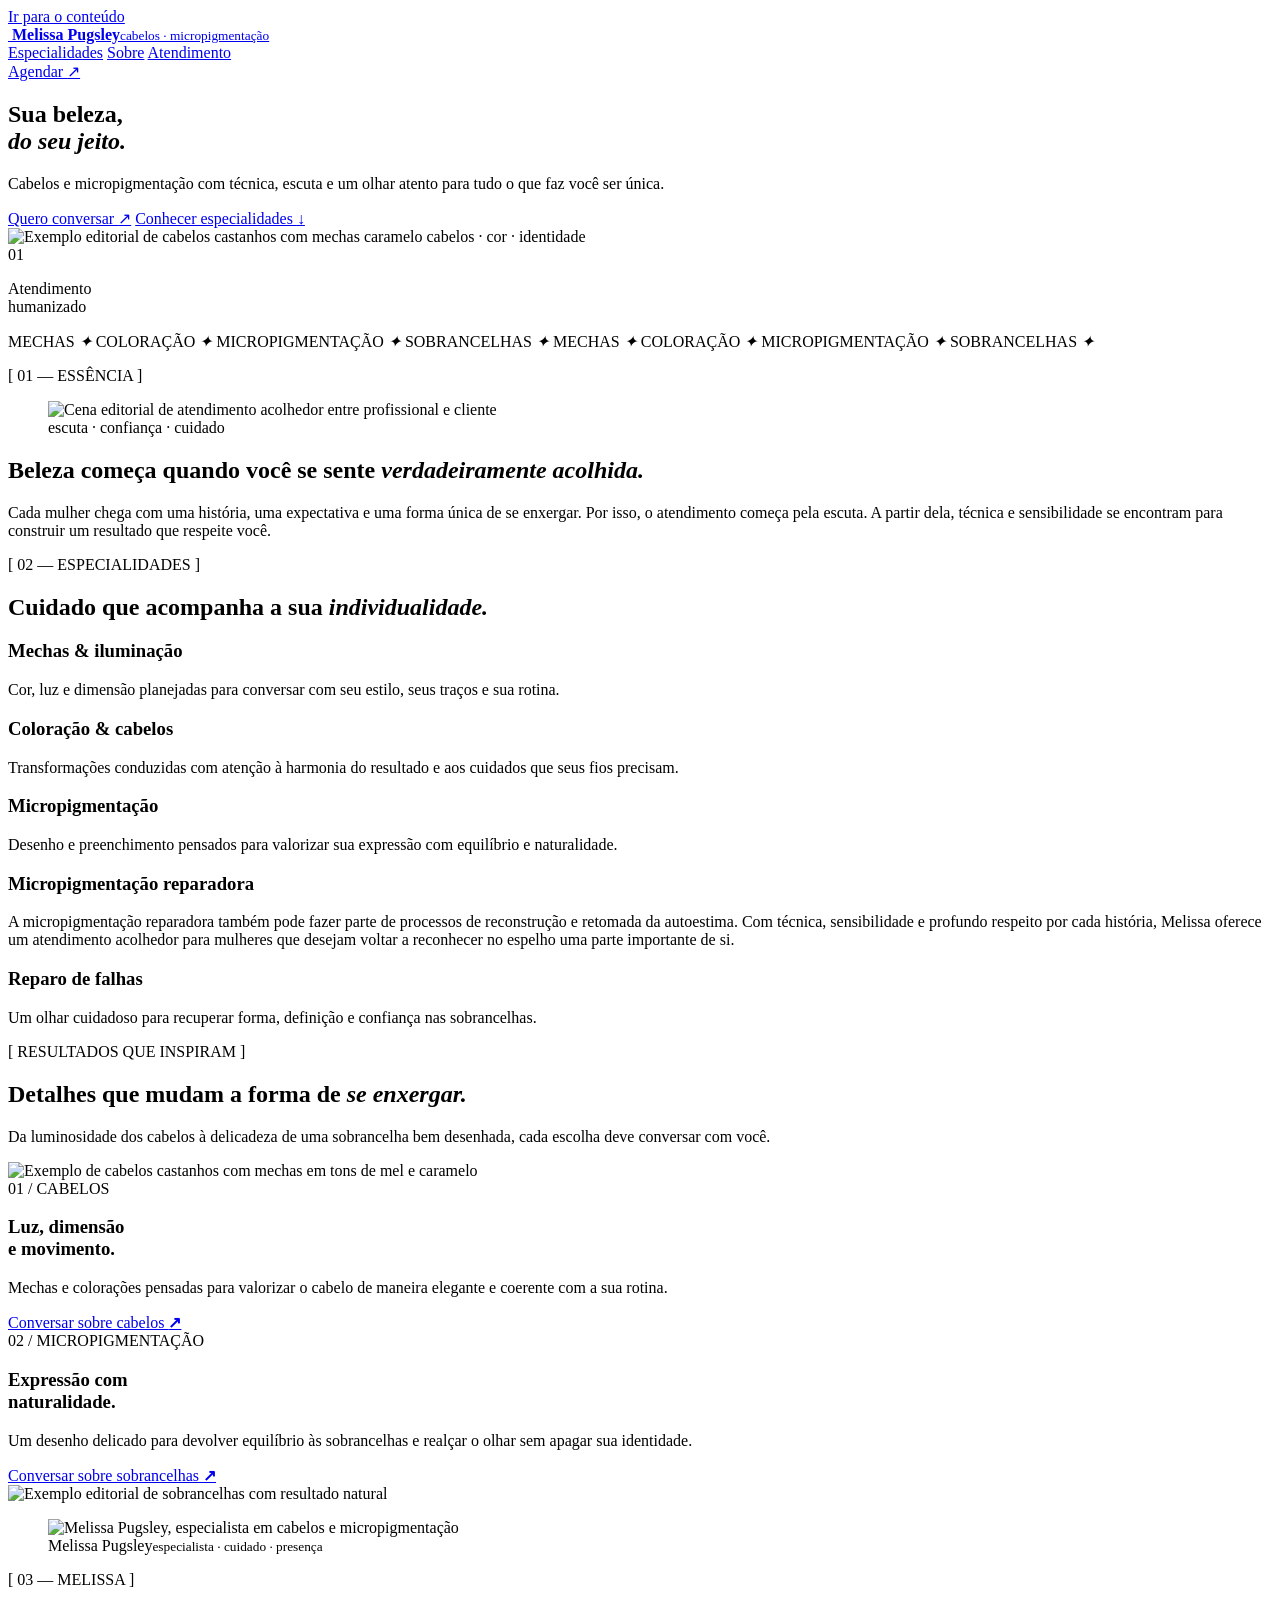
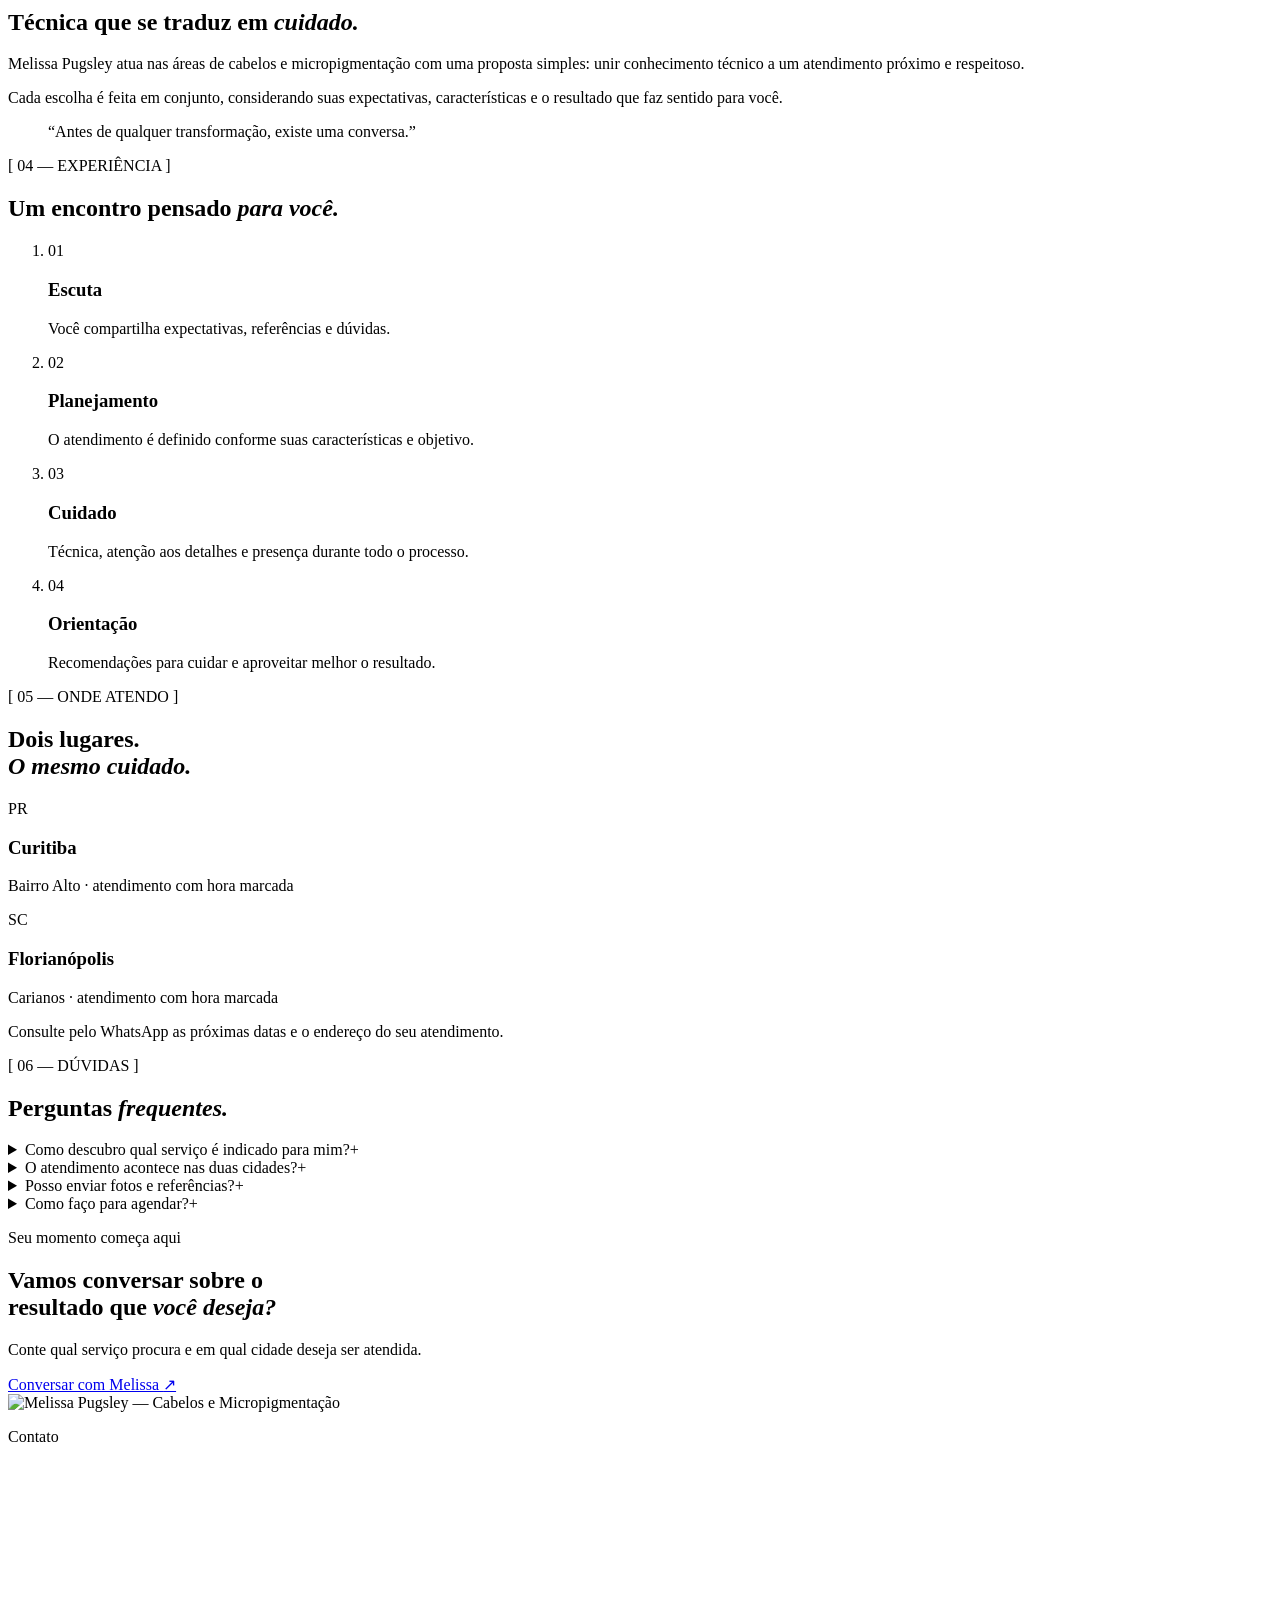
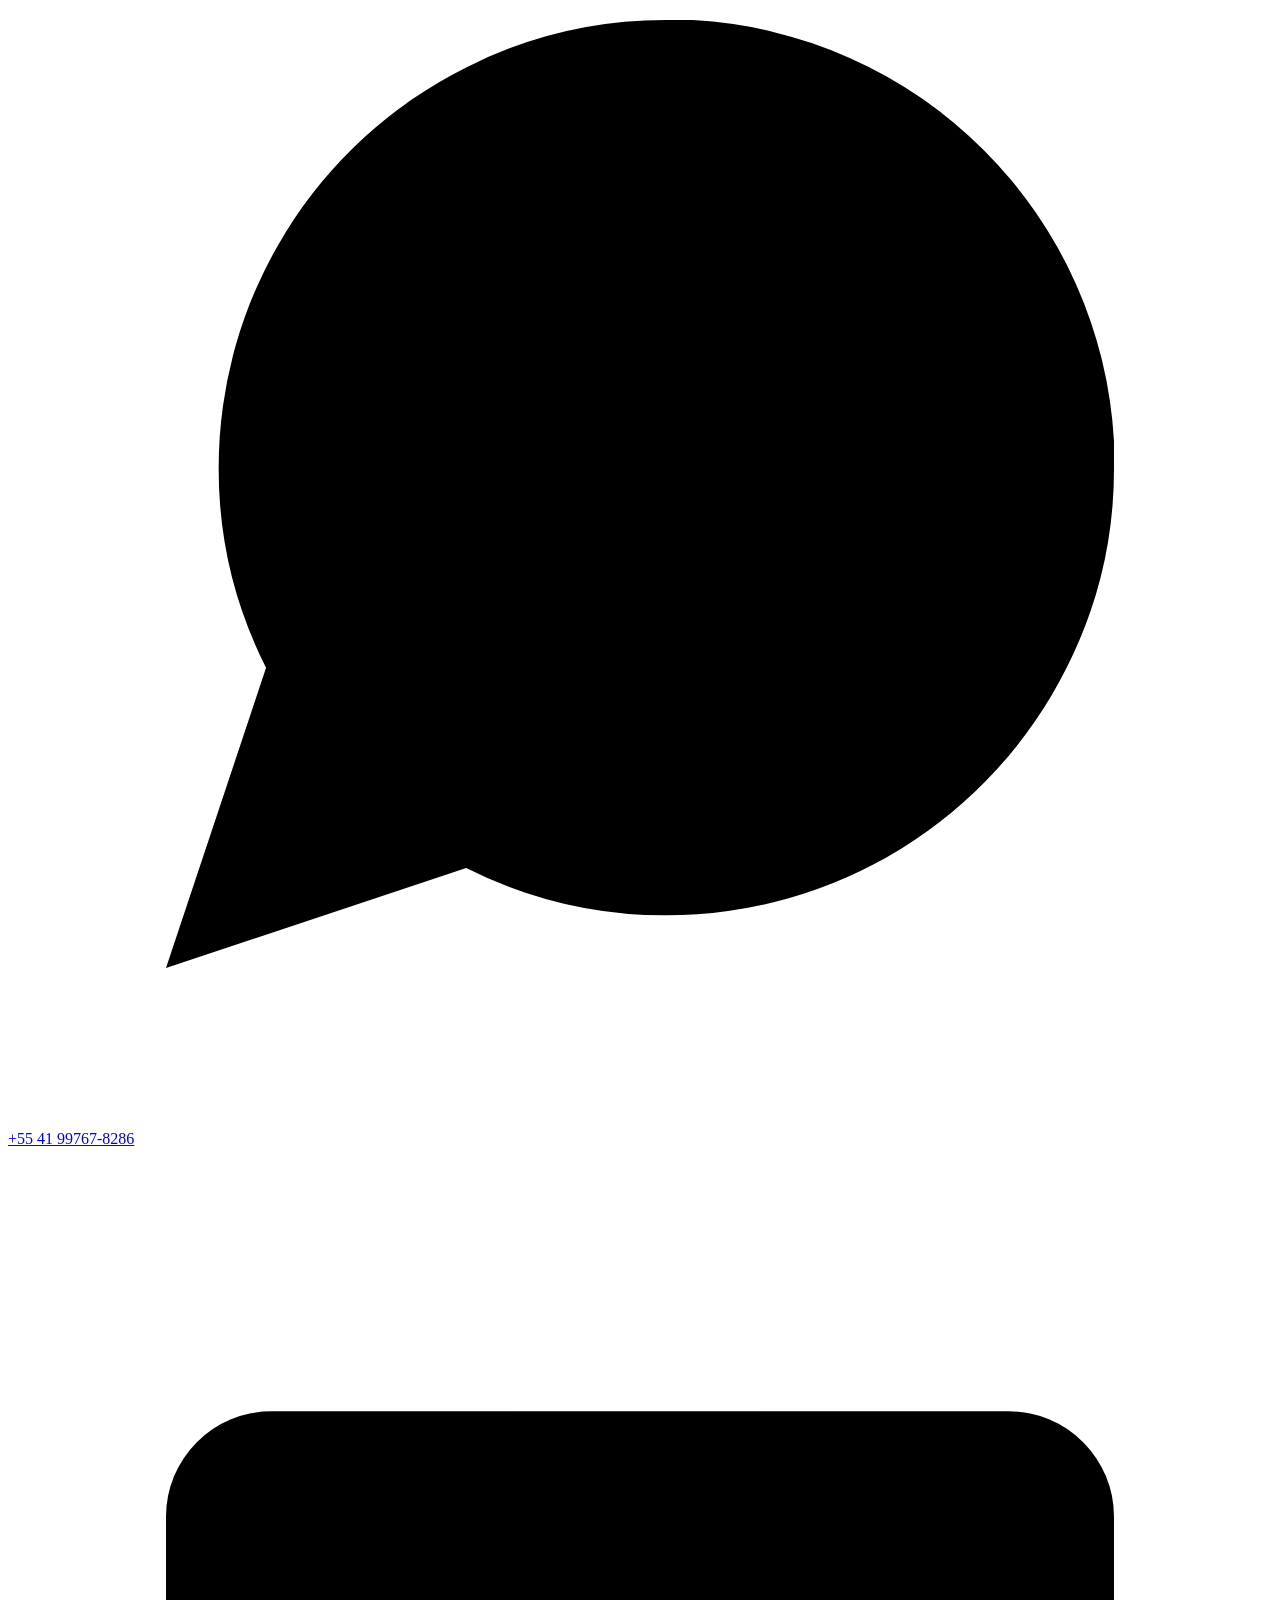
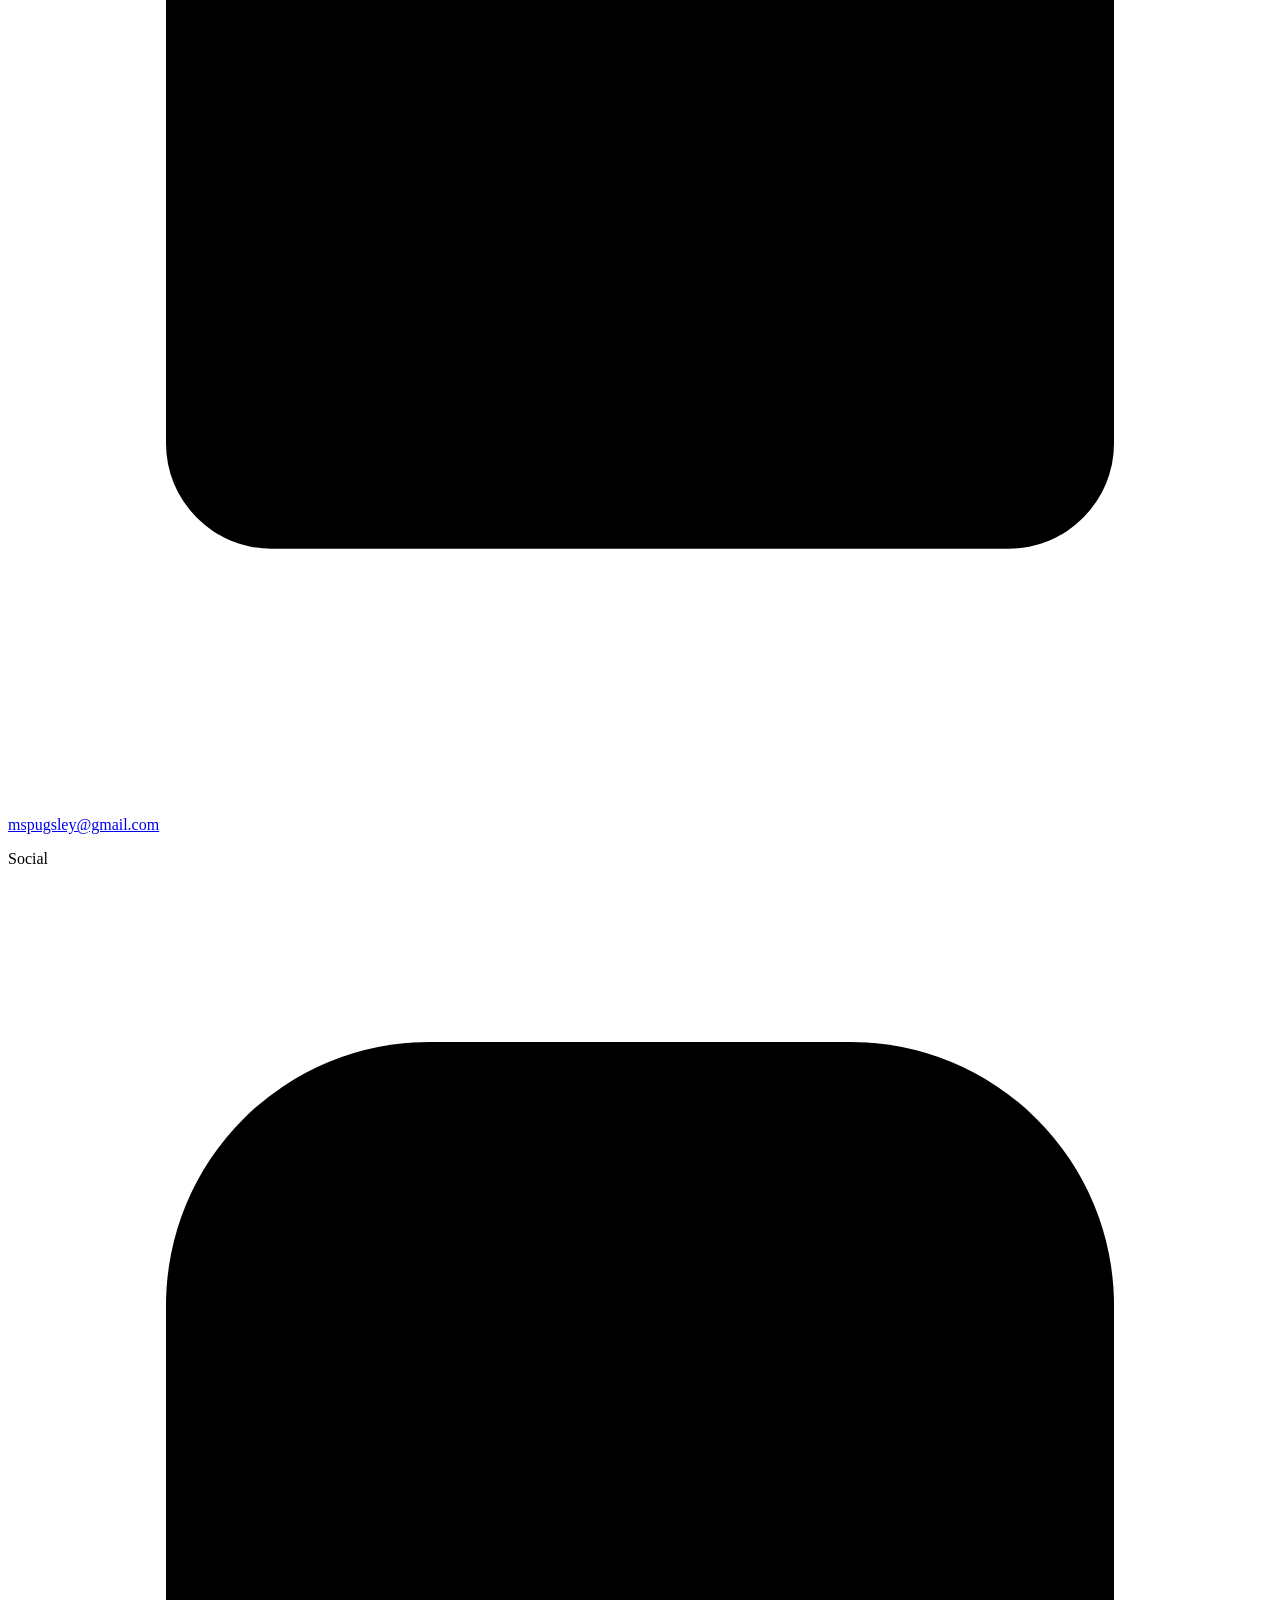
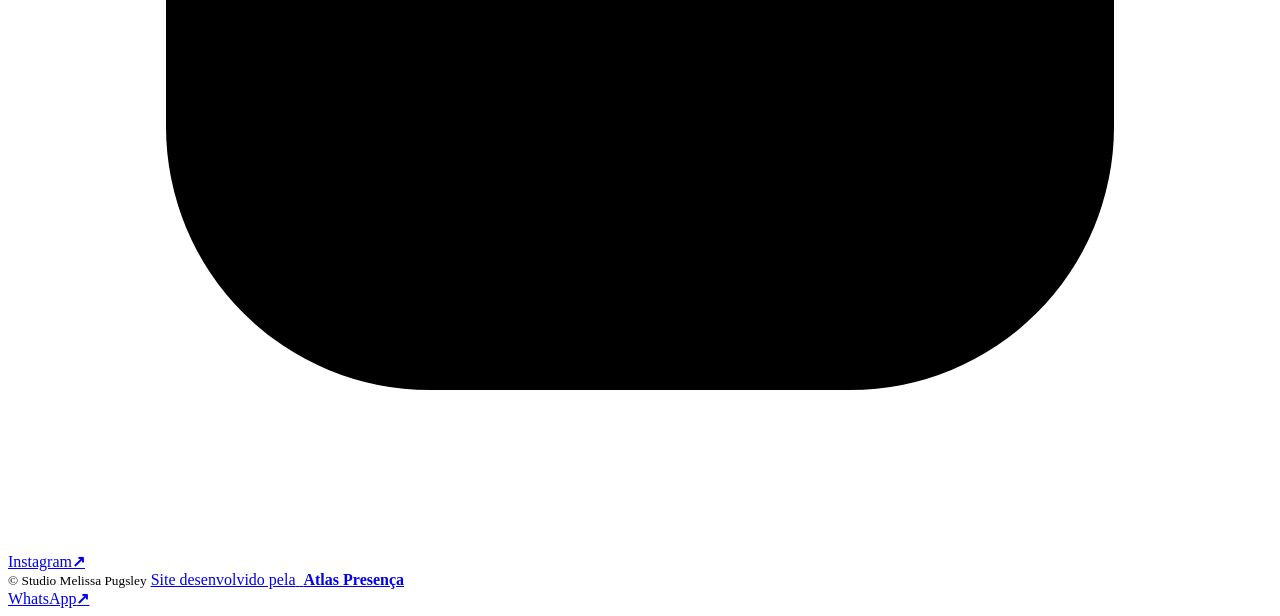
==== index.html @ e4922884 "Publica site Studio Melissa Pugsley" ====
<!doctype html>
<html lang="pt-BR">
  <head>
    <meta charset="UTF-8" />
    <meta name="viewport" content="width=device-width, initial-scale=1" />
    <meta name="theme-color" content="#f4eee7" />
    <meta name="description" content="Cabelos e micropigmentação com atendimento humanizado em Curitiba e Florianópolis. Conheça o trabalho de Melissa Pugsley." />
    <meta property="og:title" content="Studio Melissa Pugsley" />
    <meta property="og:description" content="Sua beleza, realçada com técnica, cuidado e intenção." />
    <title>Studio Melissa Pugsley | Cabelos e Micropigmentação</title>
    <link rel="icon" href="./favicon.svg" type="image/svg+xml" />
    <link rel="preconnect" href="https://fonts.googleapis.com" />
    <link rel="preconnect" href="https://fonts.gstatic.com" crossorigin />
    <link href="https://fonts.googleapis.com/css2?family=DM+Sans:wght@400;500;600&family=Newsreader:ital,opsz,wght@0,6..72,500;0,6..72,600;1,6..72,500&display=swap" rel="stylesheet" />
    <link rel="stylesheet" href="./styles.css" />
  </head>
  <body>
    <a class="skip-link" href="#conteudo">Ir para o conteúdo</a>
    <header class="site-header" id="inicio">
      <a class="brand" href="#inicio" aria-label="Studio Melissa Pugsley — início">
        <span class="brand-mark" aria-hidden="true"><img src="./logo-melissa-monograma-transparente.png" alt="" /></span>
        <span class="brand-name"><strong>Melissa Pugsley</strong><small>cabelos · micropigmentação</small></span>
      </a>
      <nav aria-label="Navegação principal">
        <a href="#especialidades">Especialidades</a>
        <a href="#sobre">Sobre</a>
        <a href="#atendimento">Atendimento</a>
      </nav>
      <a class="header-cta" href="https://wa.me/5541997678286?text=Ol%C3%A1%2C%20Melissa!%20Vim%20pelo%20site%20e%20quero%20cuidar%20da%20minha%20beleza%20com%20mais%20inten%C3%A7%C3%A3o.%20Podemos%20conversar%3F" target="_blank" rel="noopener">Agendar <span aria-hidden="true">↗</span></a>
    </header>

    <main id="conteudo">
      <section class="hero" aria-labelledby="hero-title">
        <div class="hero-copy reveal">
          <h1 id="hero-title">Sua beleza,<br /><em>do seu jeito.</em></h1>
          <p class="hero-lead">Cabelos e micropigmentação com técnica, escuta e um olhar atento para tudo o que faz você ser única.</p>
          <div class="hero-actions">
            <a class="button button-primary" href="https://wa.me/5541997678286?text=Ol%C3%A1%2C%20Melissa!%20Vim%20pelo%20site%20e%20quero%20cuidar%20da%20minha%20beleza%20com%20mais%20inten%C3%A7%C3%A3o.%20Podemos%20conversar%3F" target="_blank" rel="noopener">Quero conversar <span aria-hidden="true">↗</span></a>
            <a class="text-link" href="#especialidades">Conhecer especialidades <span aria-hidden="true">↓</span></a>
          </div>
        </div>
        <div class="hero-art reveal delay-1">
          <div class="hero-photo-wrap">
            <img src="./hero-cabelos.png" alt="Exemplo editorial de cabelos castanhos com mechas caramelo" fetchpriority="high" />
            <span class="image-label">cabelos · cor · identidade</span>
          </div>
          <div class="orbit orbit-one"></div>
          <div class="orbit orbit-two"></div>
        </div>
        <aside class="hero-stamp reveal delay-2">
          <span>01</span>
          <p>Atendimento<br />humanizado</p>
        </aside>
      </section>

      <section class="marquee" aria-label="Especialidades em destaque">
        <div class="marquee-track">
          <span>MECHAS <i>✦</i> COLORAÇÃO <i>✦</i> MICROPIGMENTAÇÃO <i>✦</i> SOBRANCELHAS <i>✦</i></span>
          <span aria-hidden="true">MECHAS <i>✦</i> COLORAÇÃO <i>✦</i> MICROPIGMENTAÇÃO <i>✦</i> SOBRANCELHAS <i>✦</i></span>
        </div>
      </section>

      <section class="manifesto section-pad reveal">
        <div class="essence-media">
          <p class="section-index">[ 01 — ESSÊNCIA ]</p>
          <figure>
            <img src="./essencia-atendimento.png" alt="Cena editorial de atendimento acolhedor entre profissional e cliente" loading="lazy" />
            <figcaption>escuta · confiança · cuidado</figcaption>
          </figure>
        </div>
        <div>
          <h2>Beleza começa quando você se sente <em>verdadeiramente acolhida.</em></h2>
          <p>Cada mulher chega com uma história, uma expectativa e uma forma única de se enxergar. Por isso, o atendimento começa pela escuta. A partir dela, técnica e sensibilidade se encontram para construir um resultado que respeite você.</p>
        </div>
      </section>

      <section class="services section-pad" id="especialidades" aria-labelledby="services-title">
        <div class="section-heading reveal">
          <p class="section-index">[ 02 — ESPECIALIDADES ]</p>
          <h2 id="services-title">Cuidado que acompanha a sua <em>individualidade.</em></h2>
        </div>
        <div class="service-list">
          <article class="service-card reveal">
            <div><h3>Mechas & iluminação</h3><p>Cor, luz e dimensão planejadas para conversar com seu estilo, seus traços e sua rotina.</p></div>
          </article>
          <article class="service-card reveal">
            <div><h3>Coloração & cabelos</h3><p>Transformações conduzidas com atenção à harmonia do resultado e aos cuidados que seus fios precisam.</p></div>
          </article>
          <article class="service-card reveal">
            <div><h3>Micropigmentação</h3><p>Desenho e preenchimento pensados para valorizar sua expressão com equilíbrio e naturalidade.</p></div>
          </article>
          <article class="service-card service-card-featured reveal">
            <div><h3>Micropigmentação reparadora</h3><p>A micropigmentação reparadora também pode fazer parte de processos de reconstrução e retomada da autoestima. Com técnica, sensibilidade e profundo respeito por cada história, Melissa oferece um atendimento acolhedor para mulheres que desejam voltar a reconhecer no espelho uma parte importante de si.</p></div>
          </article>
          <article class="service-card reveal">
            <div><h3>Reparo de falhas</h3><p>Um olhar cuidadoso para recuperar forma, definição e confiança nas sobrancelhas.</p></div>
          </article>
        </div>
      </section>

      <section class="editorial-showcase" aria-labelledby="showcase-title">
        <div class="showcase-intro section-pad reveal">
          <p class="section-index">[ RESULTADOS QUE INSPIRAM ]</p>
          <h2 id="showcase-title">Detalhes que mudam a forma de <em>se enxergar.</em></h2>
          <p>Da luminosidade dos cabelos à delicadeza de uma sobrancelha bem desenhada, cada escolha deve conversar com você.</p>
        </div>
        <article class="showcase-piece hair-piece reveal">
          <div class="showcase-image"><img src="./mechas-caramelo.png" alt="Exemplo de cabelos castanhos com mechas em tons de mel e caramelo" loading="lazy" /></div>
          <div class="showcase-copy">
            <span>01 / CABELOS</span>
            <h3>Luz, dimensão<br />e movimento.</h3>
            <p>Mechas e colorações pensadas para valorizar o cabelo de maneira elegante e coerente com a sua rotina.</p>
            <a href="https://wa.me/5541997678286?text=Ol%C3%A1%2C%20Melissa!%20Gostaria%20de%20conversar%20sobre%20mechas%20e%20colora%C3%A7%C3%A3o." target="_blank" rel="noopener">Conversar sobre cabelos <b aria-hidden="true">↗</b></a>
          </div>
        </article>
        <article class="showcase-piece brow-piece reveal">
          <div class="showcase-copy">
            <span>02 / MICROPIGMENTAÇÃO</span>
            <h3>Expressão com<br />naturalidade.</h3>
            <p>Um desenho delicado para devolver equilíbrio às sobrancelhas e realçar o olhar sem apagar sua identidade.</p>
            <a href="https://wa.me/5541997678286?text=Ol%C3%A1%2C%20Melissa!%20Gostaria%20de%20conversar%20sobre%20micropigmenta%C3%A7%C3%A3o." target="_blank" rel="noopener">Conversar sobre sobrancelhas <b aria-hidden="true">↗</b></a>
          </div>
          <div class="showcase-image"><img src="./micropigmentacao-sobrancelhas.png" alt="Exemplo editorial de sobrancelhas com resultado natural" loading="lazy" /></div>
        </article>
      </section>

      <section class="about" id="sobre">
        <div class="about-visual reveal">
          <figure class="melissa-portrait">
            <img src="./melissa-pugsley.png" alt="Melissa Pugsley, especialista em cabelos e micropigmentação" loading="lazy" />
            <figcaption><span>Melissa Pugsley</span><small>especialista · cuidado · presença</small></figcaption>
          </figure>
        </div>
        <div class="about-copy section-pad reveal delay-1">
          <p class="section-index">[ 03 — MELISSA ]</p>
          <h2>Técnica que se traduz em <em>cuidado.</em></h2>
          <p>Melissa Pugsley atua nas áreas de cabelos e micropigmentação com uma proposta simples: unir conhecimento técnico a um atendimento próximo e respeitoso.</p>
          <p>Cada escolha é feita em conjunto, considerando suas expectativas, características e o resultado que faz sentido para você.</p>
          <blockquote>“Antes de qualquer transformação, existe uma conversa.”</blockquote>
        </div>
      </section>

      <section class="process section-pad" id="atendimento" aria-labelledby="process-title">
        <div class="section-heading reveal">
          <p class="section-index">[ 04 — EXPERIÊNCIA ]</p>
          <h2 id="process-title">Um encontro pensado <em>para você.</em></h2>
        </div>
        <ol class="process-grid">
          <li class="reveal"><span>01</span><h3>Escuta</h3><p>Você compartilha expectativas, referências e dúvidas.</p></li>
          <li class="reveal delay-1"><span>02</span><h3>Planejamento</h3><p>O atendimento é definido conforme suas características e objetivo.</p></li>
          <li class="reveal delay-2"><span>03</span><h3>Cuidado</h3><p>Técnica, atenção aos detalhes e presença durante todo o processo.</p></li>
          <li class="reveal delay-3"><span>04</span><h3>Orientação</h3><p>Recomendações para cuidar e aproveitar melhor o resultado.</p></li>
        </ol>
      </section>

      <section class="locations section-pad reveal">
        <div>
          <p class="section-index">[ 05 — ONDE ATENDO ]</p>
          <h2>Dois lugares.<br /><em>O mesmo cuidado.</em></h2>
        </div>
        <div class="location-list">
          <article><span>PR</span><div><h3>Curitiba</h3><p>Bairro Alto · atendimento com hora marcada</p></div></article>
          <article><span>SC</span><div><h3>Florianópolis</h3><p>Carianos · atendimento com hora marcada</p></div></article>
          <p class="location-note">Consulte pelo WhatsApp as próximas datas e o endereço do seu atendimento.</p>
        </div>
      </section>

      <section class="faq section-pad">
        <div class="section-heading reveal">
          <p class="section-index">[ 06 — DÚVIDAS ]</p>
          <h2>Perguntas <em>frequentes.</em></h2>
        </div>
        <div class="faq-list reveal">
          <details><summary>Como descubro qual serviço é indicado para mim?<span>+</span></summary><p>Envie uma mensagem contando o que deseja mudar. A conversa inicial ajuda a entender suas expectativas e orientar o próximo passo.</p></details>
          <details><summary>O atendimento acontece nas duas cidades?<span>+</span></summary><p>Sim. Melissa atende em Curitiba e Florianópolis, sempre com hora marcada. Consulte a disponibilidade atual pelo WhatsApp.</p></details>
          <details><summary>Posso enviar fotos e referências?<span>+</span></summary><p>Sim. Elas ajudam a comunicar suas expectativas e servem como ponto de partida para a avaliação.</p></details>
          <details><summary>Como faço para agendar?<span>+</span></summary><p>Use qualquer botão de WhatsApp desta página para conversar diretamente e consultar datas.</p></details>
        </div>
      </section>

      <section class="final-cta section-pad reveal">
        <p class="eyebrow"><span></span> Seu momento começa aqui</p>
        <h2>Vamos conversar sobre o<br />resultado que <em>você deseja?</em></h2>
        <p>Conte qual serviço procura e em qual cidade deseja ser atendida.</p>
        <a class="button button-light" href="https://wa.me/5541997678286?text=Ol%C3%A1%2C%20Melissa!%20Vim%20pelo%20site%20e%20quero%20cuidar%20da%20minha%20beleza%20com%20mais%20inten%C3%A7%C3%A3o.%20Podemos%20conversar%3F" target="_blank" rel="noopener">Conversar com Melissa <span aria-hidden="true">↗</span></a>
      </section>
    </main>

    <footer>
      <div class="footer-brand">
        <img src="./logo-melissa-transparente-clara.png" alt="Melissa Pugsley — Cabelos e Micropigmentação" loading="lazy" />
      </div>
      <div><p>Contato</p>
        <a class="footer-link" href="https://wa.me/5541997678286?text=Ol%C3%A1%2C%20Melissa!%20Vim%20pelo%20site%20e%20quero%20cuidar%20da%20minha%20beleza%20com%20mais%20inten%C3%A7%C3%A3o.%20Podemos%20conversar%3F" target="_blank" rel="noopener" aria-label="Conversar pelo WhatsApp">
          <svg aria-hidden="true" viewBox="0 0 24 24"><path d="M21 11.5a8.38 8.38 0 0 1-.9 3.8 8.5 8.5 0 0 1-7.6 4.7 8.38 8.38 0 0 1-3.8-.9L3 21l1.9-5.7A8.38 8.38 0 0 1 4 11.5a8.5 8.5 0 0 1 4.7-7.6A8.38 8.38 0 0 1 12.5 3H13a8.48 8.48 0 0 1 8 8v.5Z"/><path d="M9 8.5c.5 2.4 2.1 4 4.5 4.8l1.2-1.1 2 .8c-.2 1.2-1 2.1-2.2 2.1-3.7-.2-7.2-3.6-7.5-7.2 0-1.2.8-2 2-2.2l.9 1.9L9 8.5Z"/></svg>
          <span>+55 41 99767-8286</span>
        </a>
        <a class="footer-link" href="mailto:mspugsley@gmail.com" aria-label="Enviar e-mail para Melissa">
          <svg aria-hidden="true" viewBox="0 0 24 24"><rect x="3" y="5" width="18" height="14" rx="2"/><path d="m3 7 9 6 9-6"/></svg>
          <span>mspugsley@gmail.com</span>
        </a>
      </div>
      <div><p>Social</p>
        <a class="footer-link" href="https://www.instagram.com/melissapugsley_/" target="_blank" rel="noopener" aria-label="Instagram de Melissa Pugsley">
          <svg aria-hidden="true" viewBox="0 0 24 24"><rect x="3" y="3" width="18" height="18" rx="5"/><circle cx="12" cy="12" r="4"/><circle class="icon-dot" cx="17.5" cy="6.5" r="1"/></svg>
          <span>Instagram</span><b aria-hidden="true">↗</b>
        </a>
      </div>
      <div class="footer-bottom">
        <small>© <span id="year"></span> Studio Melissa Pugsley</small>
        <a class="atlas-credit" href="https://atlaspresenca.com.br" target="_blank" rel="noopener" aria-label="Site desenvolvido pela Atlas Presença">
          <span>Site desenvolvido pela</span>
          <img src="./atlas-monograma.png" alt="" aria-hidden="true" />
          <strong>Atlas Presença</strong>
        </a>
      </div>
    </footer>

    <a class="floating-whatsapp" href="https://wa.me/5541997678286?text=Ol%C3%A1%2C%20Melissa!%20Vim%20pelo%20site%20e%20quero%20cuidar%20da%20minha%20beleza%20com%20mais%20inten%C3%A7%C3%A3o.%20Podemos%20conversar%3F" target="_blank" rel="noopener" aria-label="Conversar com Melissa pelo WhatsApp"><span>WhatsApp</span><b aria-hidden="true">↗</b></a>
    <script src="./app.js" defer></script>
  </body>
</html>
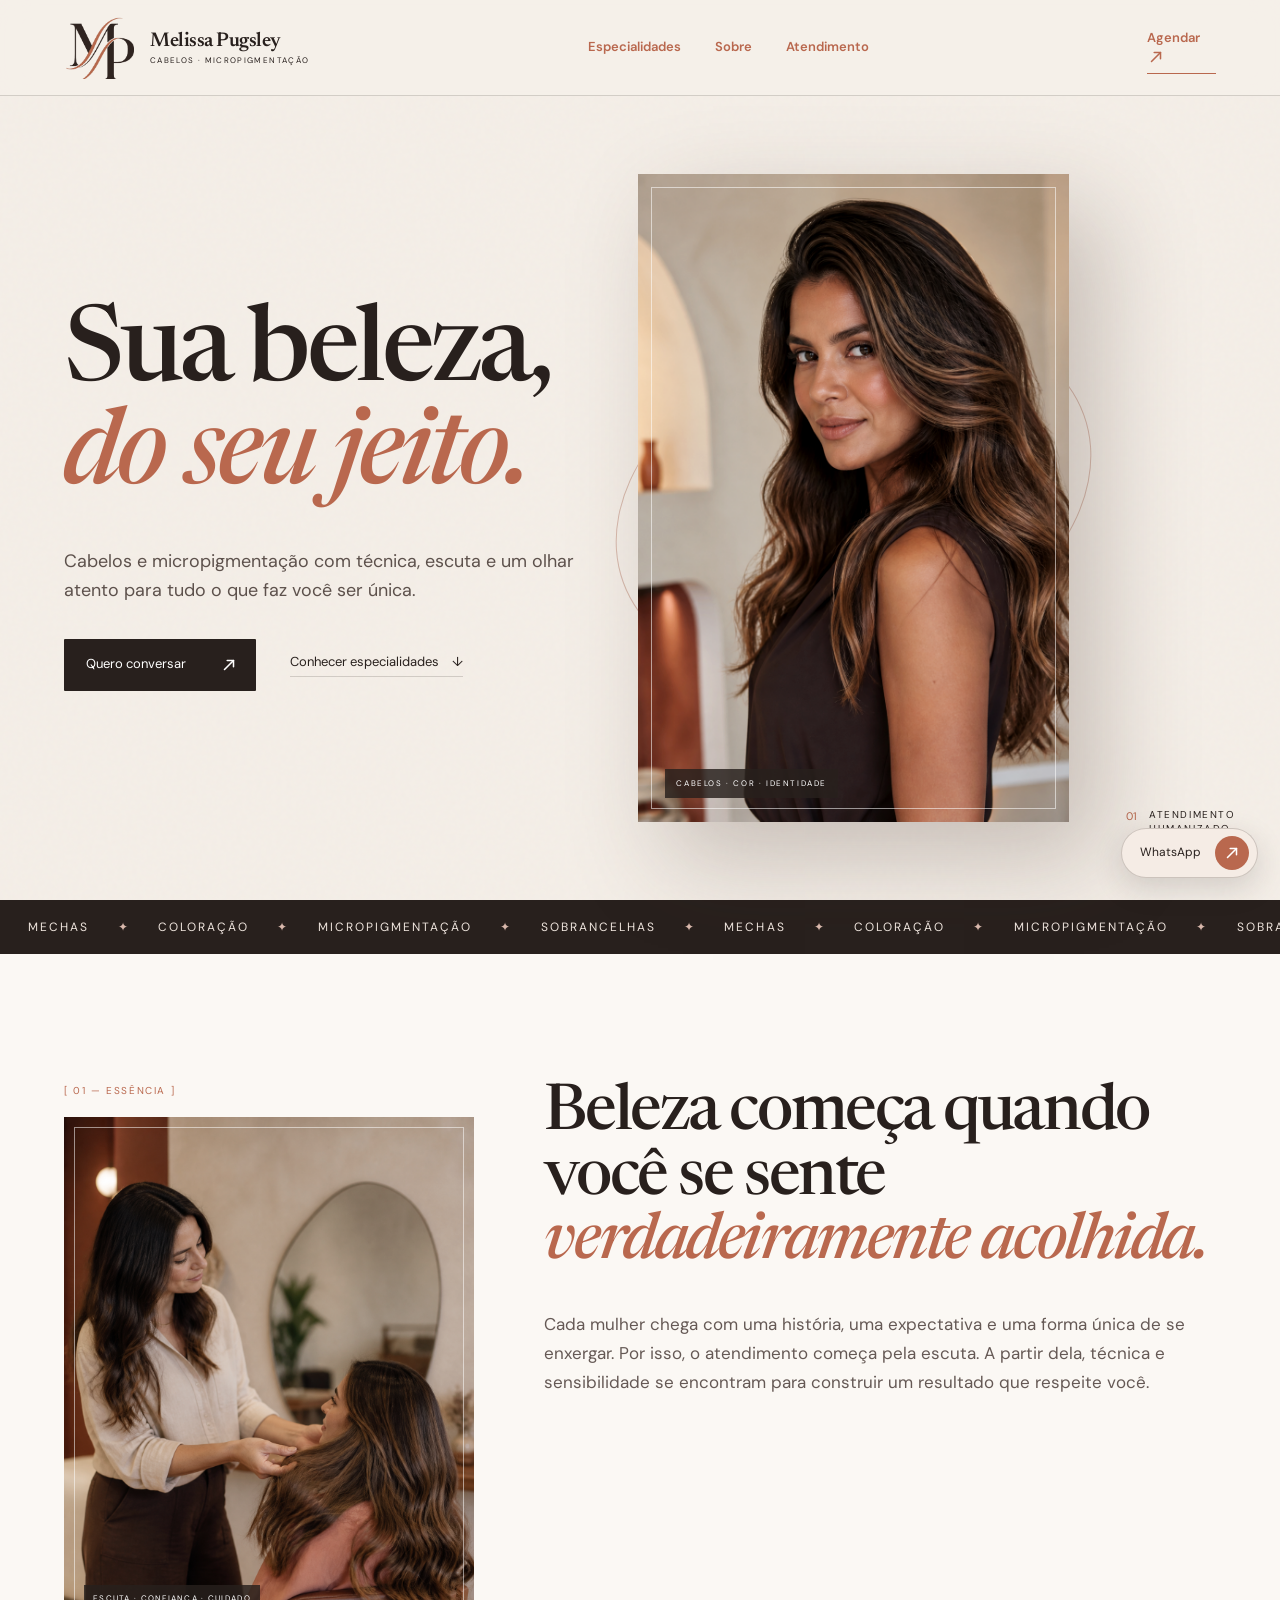
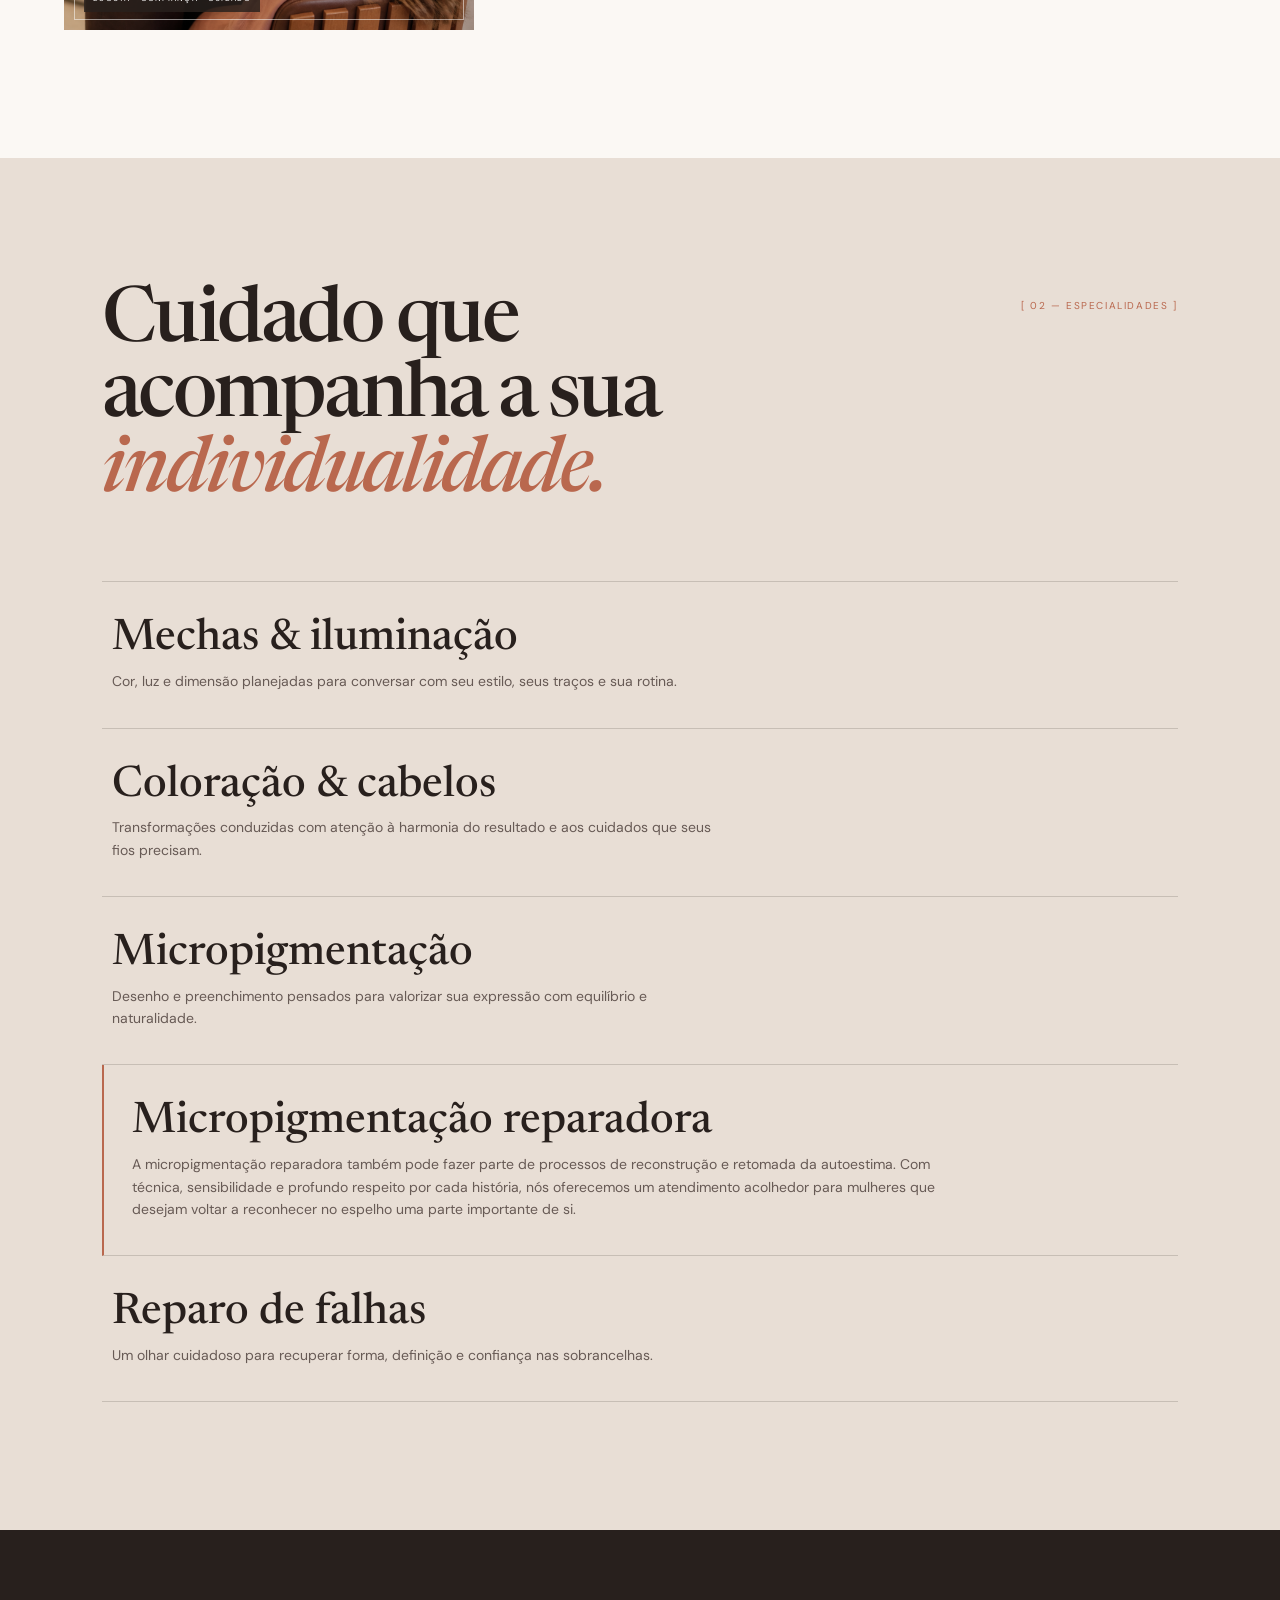
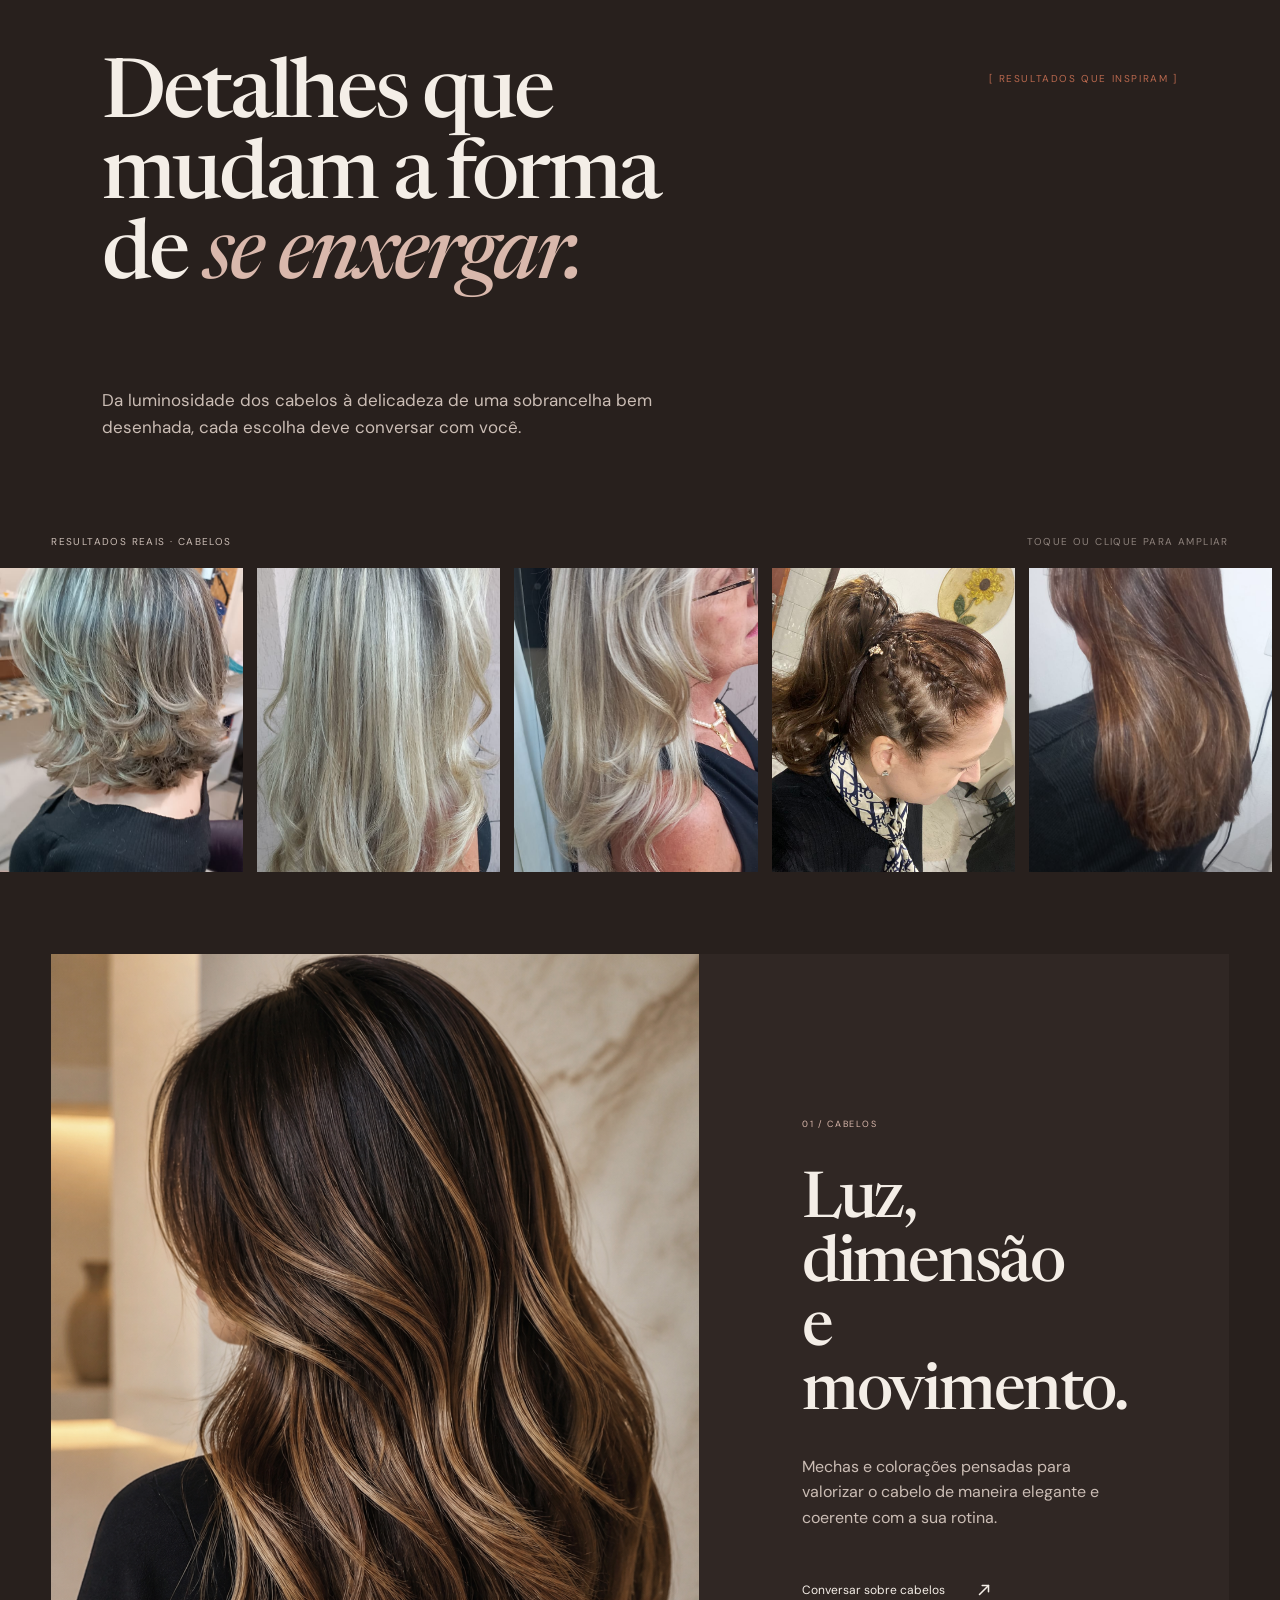
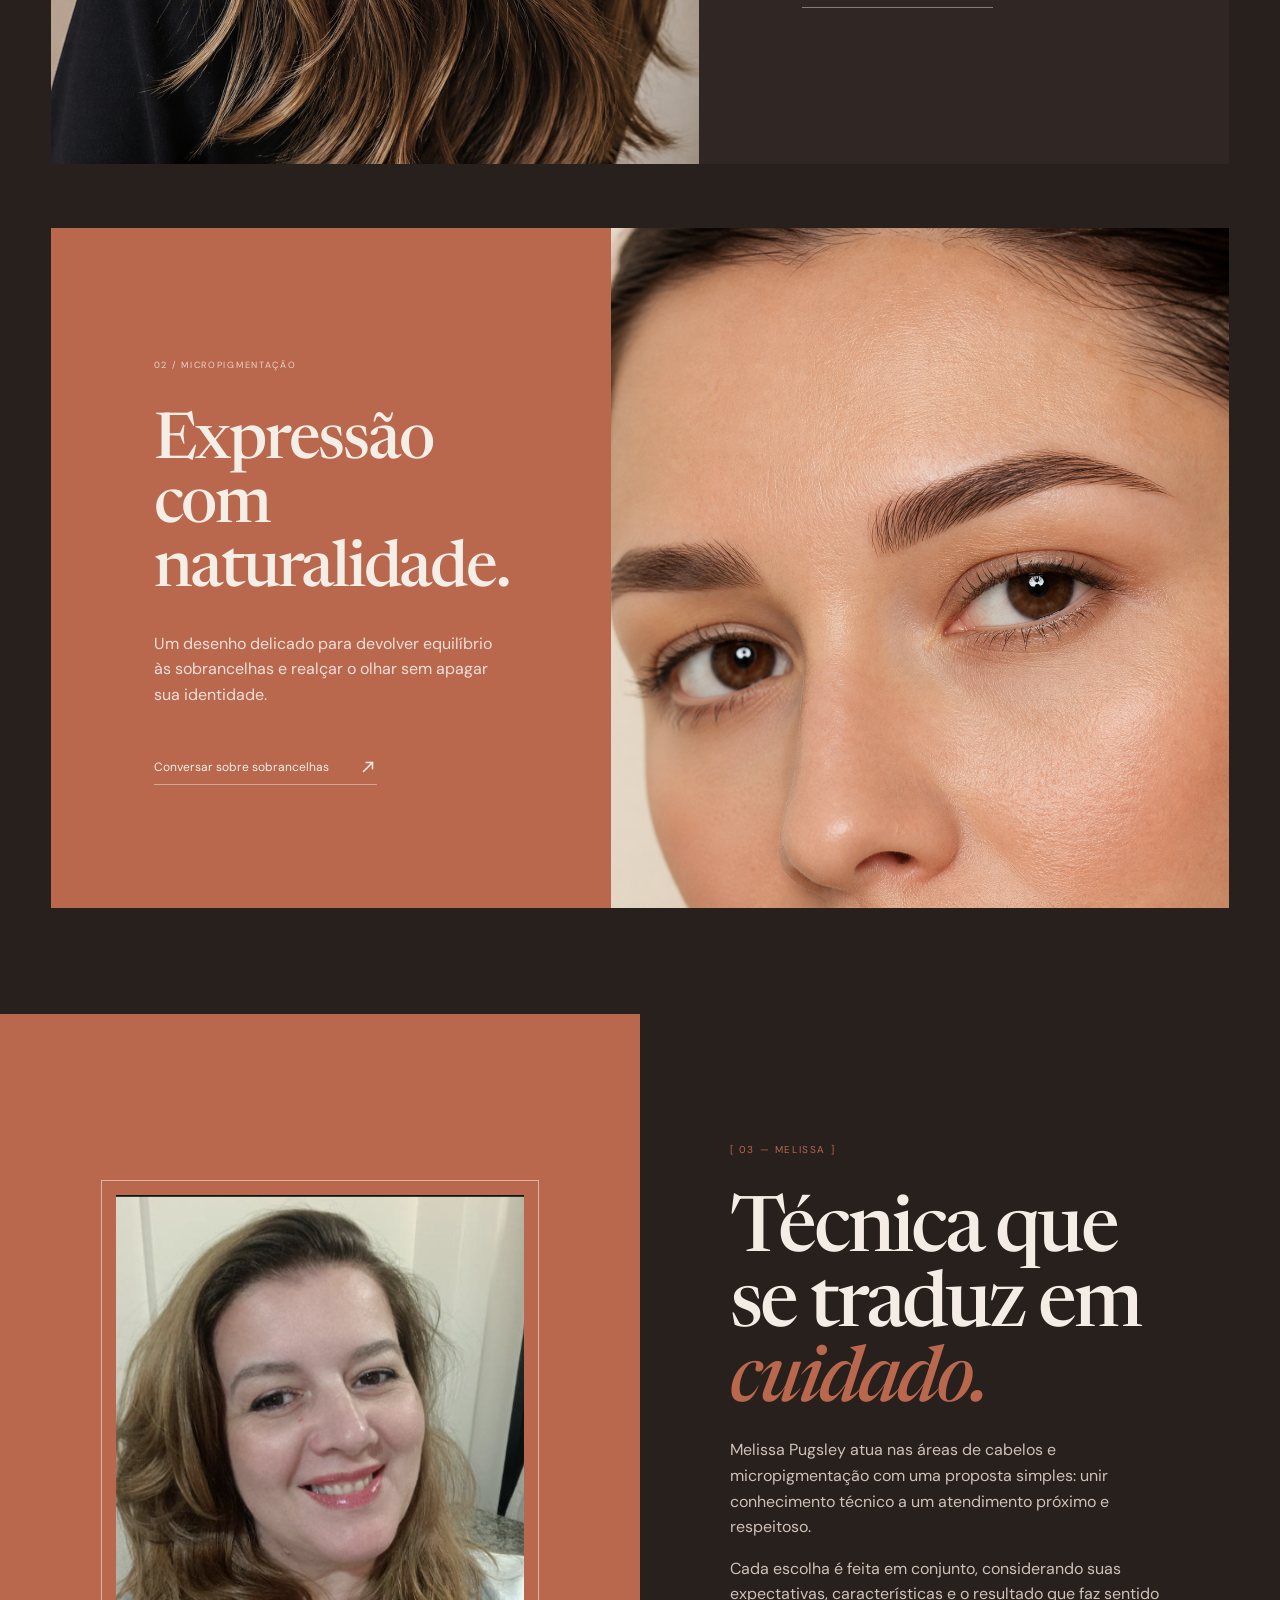
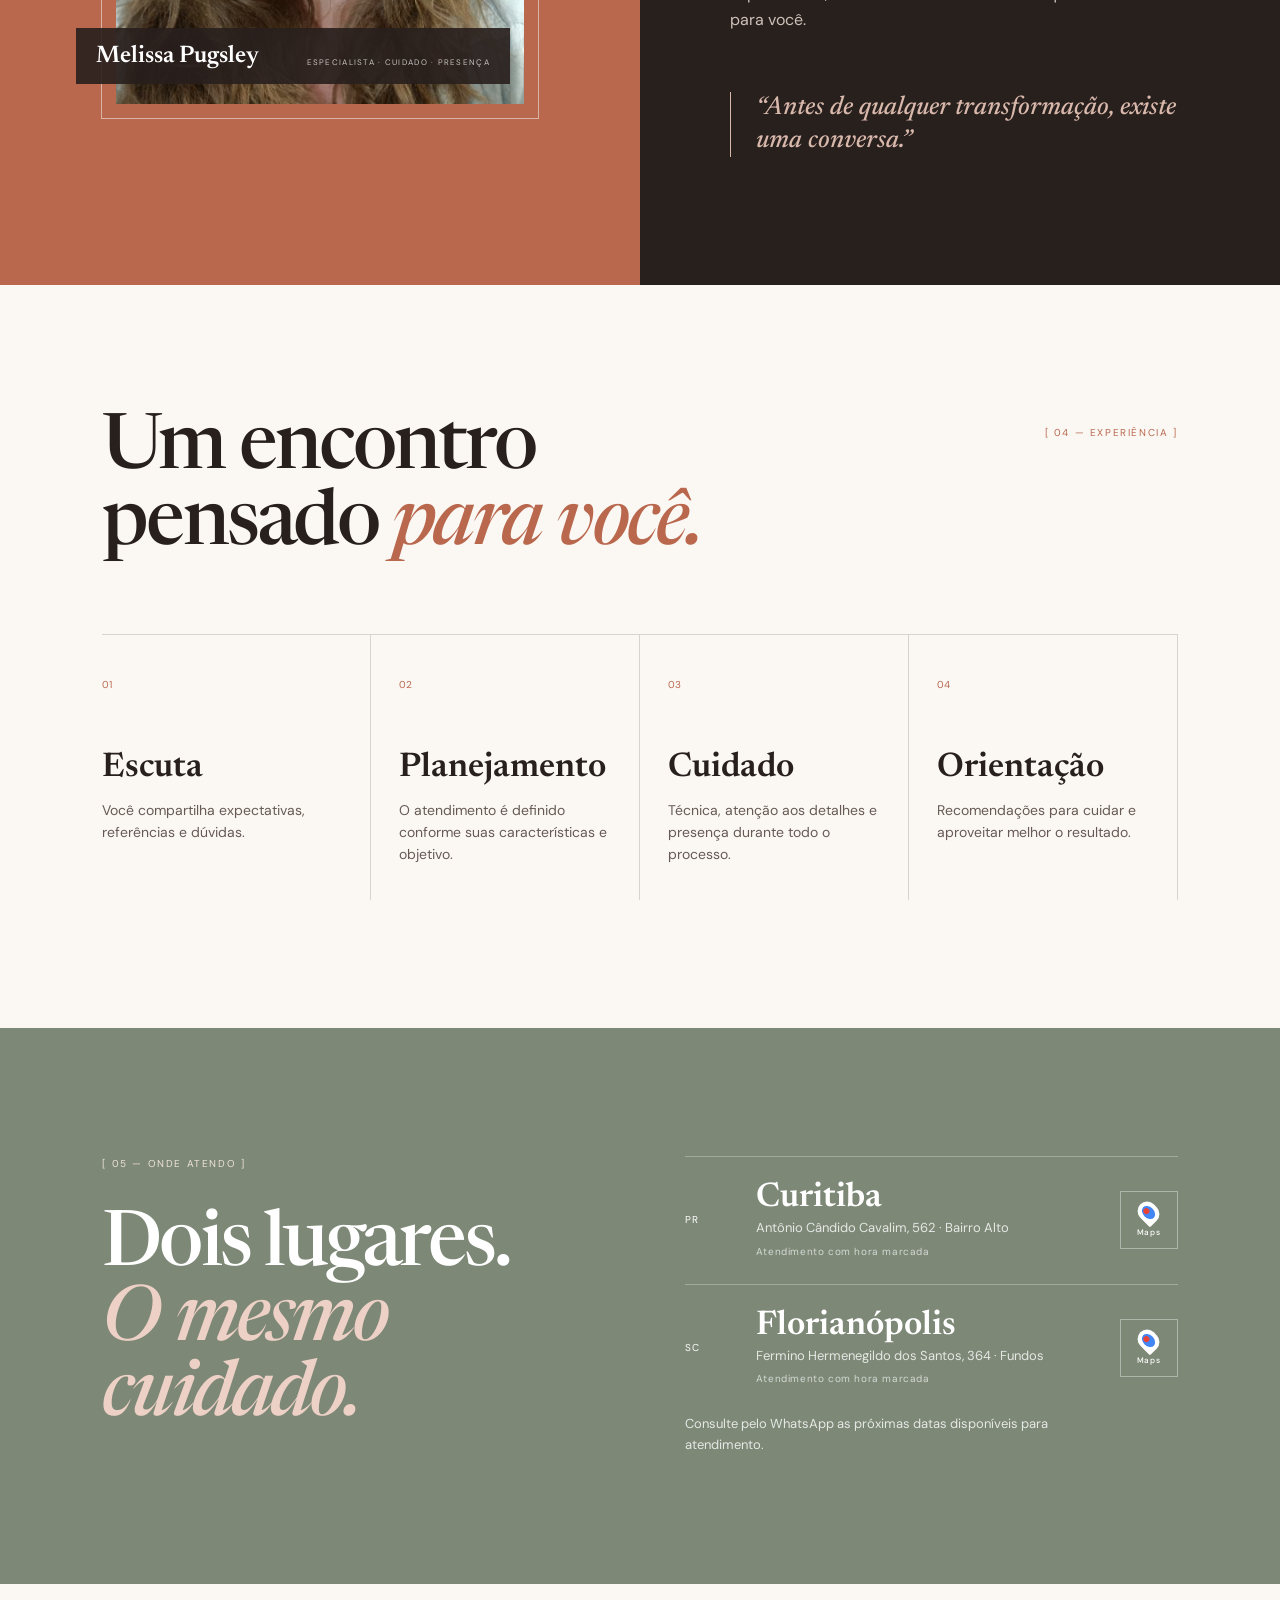
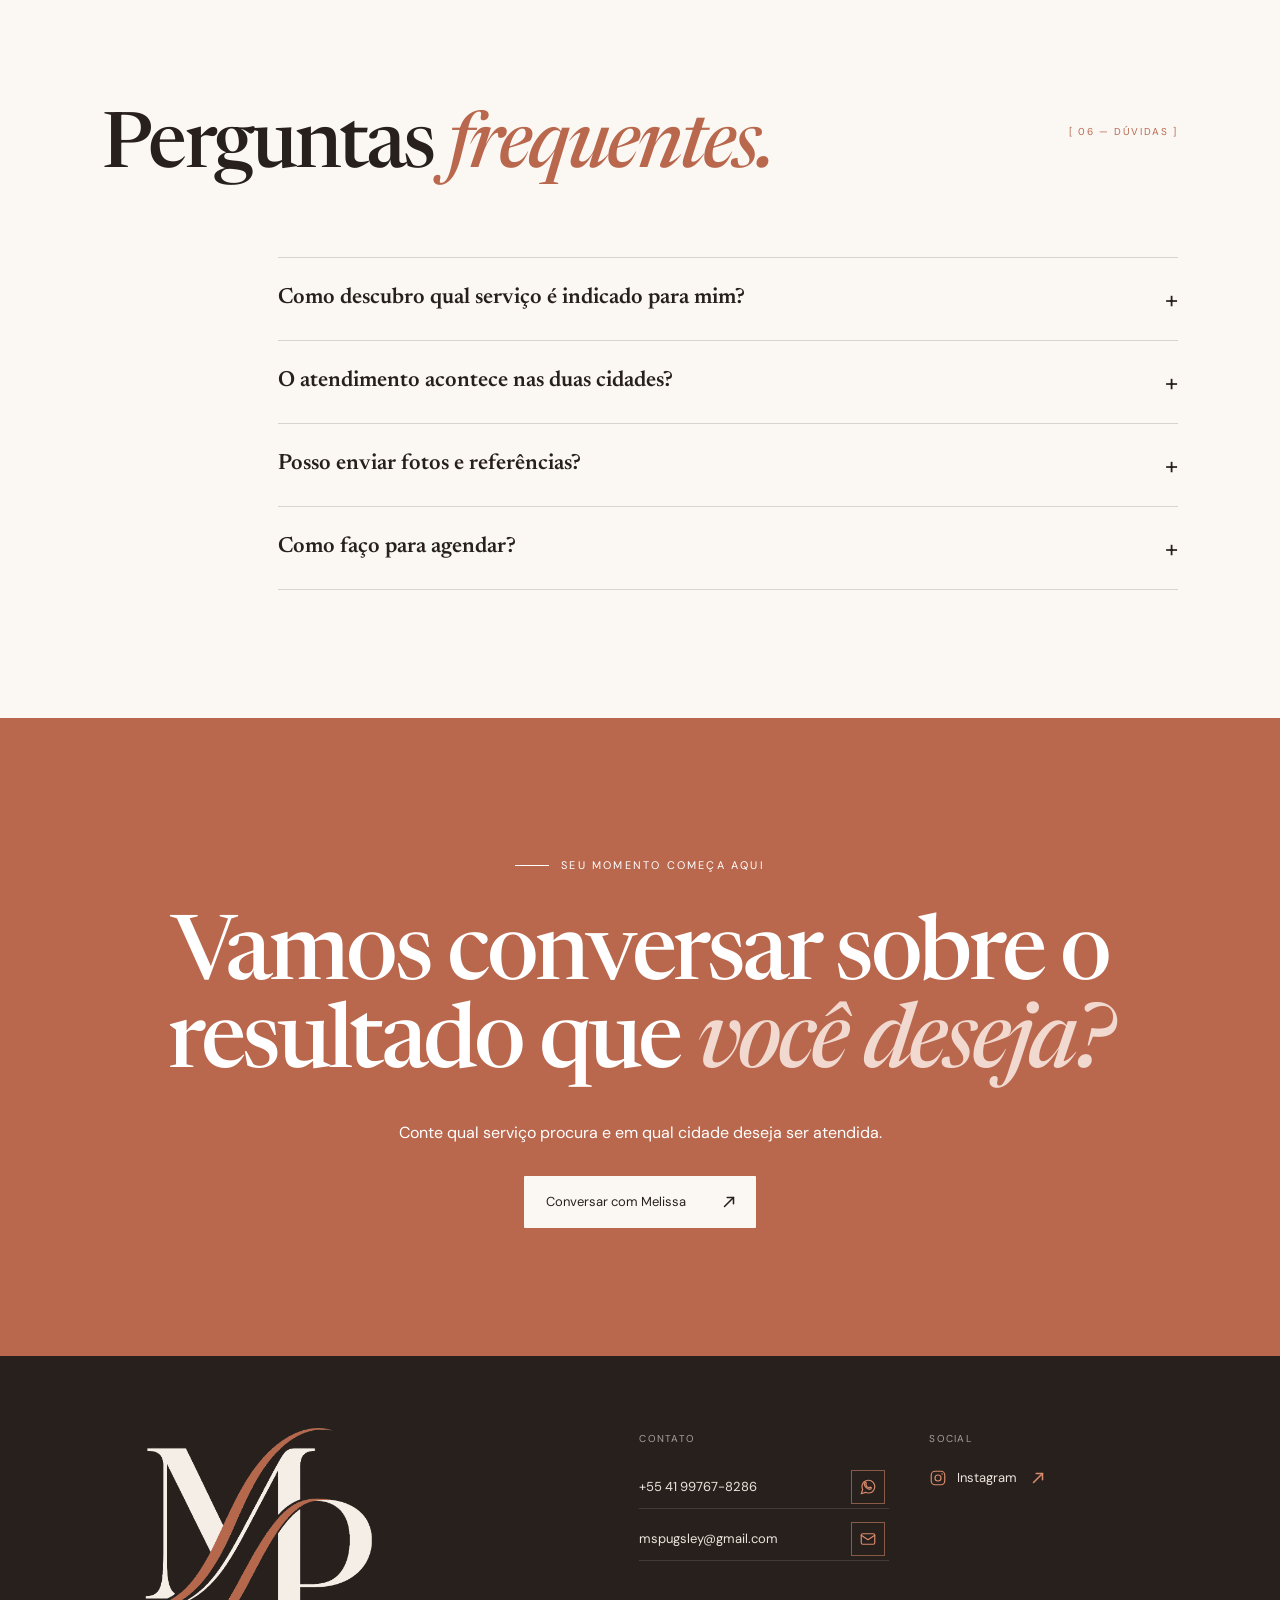
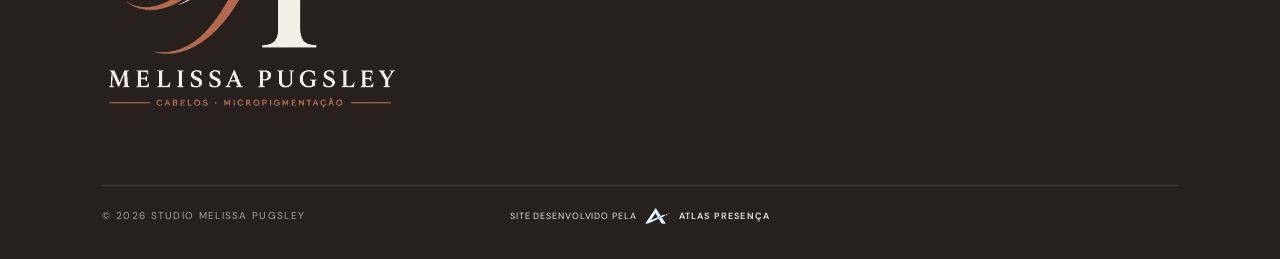
==== commit d2a1d686: "Ativa galeria de resultados no site" ====
--- a/index.html
+++ b/index.html
@@ -26,7 +26,7 @@
         <a href="#sobre">Sobre</a>
         <a href="#atendimento">Atendimento</a>
       </nav>
-      <a class="header-cta" href="https://wa.me/5541997678286?text=Ol%C3%A1%2C%20Melissa!%20Vim%20pelo%20site%20e%20quero%20cuidar%20da%20minha%20beleza%20com%20mais%20inten%C3%A7%C3%A3o.%20Podemos%20conversar%3F" target="_blank" rel="noopener">Agendar <span aria-hidden="true">↗</span></a>
+      <a class="header-cta" href="https://wa.me/5541997678286?text=Ol%C3%A1%2C%20Melissa!%20Quero%20transformar%20meu%20visual%2C%20do%20meu%20jeito.%20Podemos%20conversar%3F" target="_blank" rel="noopener">Agendar <span aria-hidden="true">↗</span></a>
     </header>
 
     <main id="conteudo">
@@ -35,7 +35,7 @@
           <h1 id="hero-title">Sua beleza,<br /><em>do seu jeito.</em></h1>
           <p class="hero-lead">Cabelos e micropigmentação com técnica, escuta e um olhar atento para tudo o que faz você ser única.</p>
           <div class="hero-actions">
-            <a class="button button-primary" href="https://wa.me/5541997678286?text=Ol%C3%A1%2C%20Melissa!%20Vim%20pelo%20site%20e%20quero%20cuidar%20da%20minha%20beleza%20com%20mais%20inten%C3%A7%C3%A3o.%20Podemos%20conversar%3F" target="_blank" rel="noopener">Quero conversar <span aria-hidden="true">↗</span></a>
+            <a class="button button-primary" href="https://wa.me/5541997678286?text=Ol%C3%A1%2C%20Melissa!%20Quero%20transformar%20meu%20visual%2C%20do%20meu%20jeito.%20Podemos%20conversar%3F" target="_blank" rel="noopener">Quero conversar <span aria-hidden="true">↗</span></a>
             <a class="text-link" href="#especialidades">Conhecer especialidades <span aria-hidden="true">↓</span></a>
           </div>
         </div>
@@ -90,7 +90,7 @@
             <div><h3>Micropigmentação</h3><p>Desenho e preenchimento pensados para valorizar sua expressão com equilíbrio e naturalidade.</p></div>
           </article>
           <article class="service-card service-card-featured reveal">
-            <div><h3>Micropigmentação reparadora</h3><p>A micropigmentação reparadora também pode fazer parte de processos de reconstrução e retomada da autoestima. Com técnica, sensibilidade e profundo respeito por cada história, Melissa oferece um atendimento acolhedor para mulheres que desejam voltar a reconhecer no espelho uma parte importante de si.</p></div>
+            <div><h3>Micropigmentação reparadora</h3><p>A micropigmentação reparadora também pode fazer parte de processos de reconstrução e retomada da autoestima. Com técnica, sensibilidade e profundo respeito por cada história, nós oferecemos um atendimento acolhedor para mulheres que desejam voltar a reconhecer no espelho uma parte importante de si.</p></div>
           </article>
           <article class="service-card reveal">
             <div><h3>Reparo de falhas</h3><p>Um olhar cuidadoso para recuperar forma, definição e confiança nas sobrancelhas.</p></div>
@@ -110,7 +110,7 @@
             <span>01 / CABELOS</span>
             <h3>Luz, dimensão<br />e movimento.</h3>
             <p>Mechas e colorações pensadas para valorizar o cabelo de maneira elegante e coerente com a sua rotina.</p>
-            <a href="https://wa.me/5541997678286?text=Ol%C3%A1%2C%20Melissa!%20Gostaria%20de%20conversar%20sobre%20mechas%20e%20colora%C3%A7%C3%A3o." target="_blank" rel="noopener">Conversar sobre cabelos <b aria-hidden="true">↗</b></a>
+            <a href="https://wa.me/5541997678286?text=Ol%C3%A1%2C%20Melissa!%20Quero%20transformar%20meu%20visual%2C%20do%20meu%20jeito.%20Podemos%20conversar%3F" target="_blank" rel="noopener">Conversar sobre cabelos <b aria-hidden="true">↗</b></a>
           </div>
         </article>
         <article class="showcase-piece brow-piece reveal">
@@ -118,7 +118,7 @@
             <span>02 / MICROPIGMENTAÇÃO</span>
             <h3>Expressão com<br />naturalidade.</h3>
             <p>Um desenho delicado para devolver equilíbrio às sobrancelhas e realçar o olhar sem apagar sua identidade.</p>
-            <a href="https://wa.me/5541997678286?text=Ol%C3%A1%2C%20Melissa!%20Gostaria%20de%20conversar%20sobre%20micropigmenta%C3%A7%C3%A3o." target="_blank" rel="noopener">Conversar sobre sobrancelhas <b aria-hidden="true">↗</b></a>
+            <a href="https://wa.me/5541997678286?text=Ol%C3%A1%2C%20Melissa!%20Quero%20transformar%20meu%20visual%2C%20do%20meu%20jeito.%20Podemos%20conversar%3F" target="_blank" rel="noopener">Conversar sobre sobrancelhas <b aria-hidden="true">↗</b></a>
           </div>
           <div class="showcase-image"><img src="./micropigmentacao-sobrancelhas.png" alt="Exemplo editorial de sobrancelhas com resultado natural" loading="lazy" /></div>
         </article>
@@ -159,9 +159,9 @@
           <h2>Dois lugares.<br /><em>O mesmo cuidado.</em></h2>
         </div>
         <div class="location-list">
-          <article><span>PR</span><div><h3>Curitiba</h3><p>Bairro Alto · atendimento com hora marcada</p></div></article>
-          <article><span>SC</span><div><h3>Florianópolis</h3><p>Carianos · atendimento com hora marcada</p></div></article>
-          <p class="location-note">Consulte pelo WhatsApp as próximas datas e o endereço do seu atendimento.</p>
+          <article><span>PR</span><div><h3>Curitiba</h3><p>Antônio Cândido Cavalim, 562 · Bairro Alto</p></div></article>
+          <article><span>SC</span><div><h3>Florianópolis</h3><p>Fermino Hermenegildo dos Santos, 364 · Fundos</p></div></article>
+          <p class="location-note">Consulte pelo WhatsApp as próximas datas disponíveis para atendimento.</p>
         </div>
       </section>
 
@@ -182,7 +182,7 @@
         <p class="eyebrow"><span></span> Seu momento começa aqui</p>
         <h2>Vamos conversar sobre o<br />resultado que <em>você deseja?</em></h2>
         <p>Conte qual serviço procura e em qual cidade deseja ser atendida.</p>
-        <a class="button button-light" href="https://wa.me/5541997678286?text=Ol%C3%A1%2C%20Melissa!%20Vim%20pelo%20site%20e%20quero%20cuidar%20da%20minha%20beleza%20com%20mais%20inten%C3%A7%C3%A3o.%20Podemos%20conversar%3F" target="_blank" rel="noopener">Conversar com Melissa <span aria-hidden="true">↗</span></a>
+        <a class="button button-light" href="https://wa.me/5541997678286?text=Ol%C3%A1%2C%20Melissa!%20Quero%20transformar%20meu%20visual%2C%20do%20meu%20jeito.%20Podemos%20conversar%3F" target="_blank" rel="noopener">Conversar com Melissa <span aria-hidden="true">↗</span></a>
       </section>
     </main>
 
@@ -191,7 +191,7 @@
         <img src="./logo-melissa-transparente-clara.png" alt="Melissa Pugsley — Cabelos e Micropigmentação" loading="lazy" />
       </div>
       <div><p>Contato</p>
-        <a class="footer-link" href="https://wa.me/5541997678286?text=Ol%C3%A1%2C%20Melissa!%20Vim%20pelo%20site%20e%20quero%20cuidar%20da%20minha%20beleza%20com%20mais%20inten%C3%A7%C3%A3o.%20Podemos%20conversar%3F" target="_blank" rel="noopener" aria-label="Conversar pelo WhatsApp">
+        <a class="footer-link" href="https://wa.me/5541997678286?text=Ol%C3%A1%2C%20Melissa!%20Quero%20transformar%20meu%20visual%2C%20do%20meu%20jeito.%20Podemos%20conversar%3F" target="_blank" rel="noopener" aria-label="Conversar pelo WhatsApp">
           <svg aria-hidden="true" viewBox="0 0 24 24"><path d="M21 11.5a8.38 8.38 0 0 1-.9 3.8 8.5 8.5 0 0 1-7.6 4.7 8.38 8.38 0 0 1-3.8-.9L3 21l1.9-5.7A8.38 8.38 0 0 1 4 11.5a8.5 8.5 0 0 1 4.7-7.6A8.38 8.38 0 0 1 12.5 3H13a8.48 8.48 0 0 1 8 8v.5Z"/><path d="M9 8.5c.5 2.4 2.1 4 4.5 4.8l1.2-1.1 2 .8c-.2 1.2-1 2.1-2.2 2.1-3.7-.2-7.2-3.6-7.5-7.2 0-1.2.8-2 2-2.2l.9 1.9L9 8.5Z"/></svg>
           <span>+55 41 99767-8286</span>
         </a>
@@ -216,8 +216,8 @@
       </div>
     </footer>
 
-    <a class="floating-whatsapp" href="https://wa.me/5541997678286?text=Ol%C3%A1%2C%20Melissa!%20Vim%20pelo%20site%20e%20quero%20cuidar%20da%20minha%20beleza%20com%20mais%20inten%C3%A7%C3%A3o.%20Podemos%20conversar%3F" target="_blank" rel="noopener" aria-label="Conversar com Melissa pelo WhatsApp"><span>WhatsApp</span><b aria-hidden="true">↗</b></a>
+    <a class="floating-whatsapp" href="https://wa.me/5541997678286?text=Ol%C3%A1%2C%20Melissa!%20Quero%20transformar%20meu%20visual%2C%20do%20meu%20jeito.%20Podemos%20conversar%3F" target="_blank" rel="noopener" aria-label="Conversar com Melissa pelo WhatsApp"><span>WhatsApp</span><b aria-hidden="true">↗</b></a>
     <script src="./app.js" defer></script>
+    <script src="./gallery.js" defer></script>
   </body>
 </html>
-
--- a/styles.css
+++ b/styles.css
@@ -0,0 +1,217 @@
+@import url('https://fonts.googleapis.com/css2?family=DM+Sans:wght@400;500;600&family=Newsreader:ital,opsz,wght@0,6..72,500;0,6..72,600;1,6..72,500&display=swap');
+
+:root { --ivory:#f4eee7; --paper:#fbf8f4; --ink:#28201d; --clay:#b9684e; --rose:#d9b8ac; --sage:#7d8877; --line:rgba(40,32,29,.17); --serif:'Newsreader',Georgia,serif; --sans:'DM Sans',Arial,sans-serif; }
+* { box-sizing:border-box; }
+html { scroll-behavior:smooth; }
+body { margin:0; background:var(--paper); color:var(--ink); font-family:var(--sans); font-size:16px; line-height:1.6; overflow-x:hidden; }
+a { color:inherit; text-decoration:none; }
+.skip-link { position:fixed; top:-80px; left:16px; z-index:99; padding:10px 16px; background:var(--ink); color:white; }
+.skip-link:focus { top:16px; }
+.site-header { height:96px; padding:0 clamp(24px,5vw,80px); display:flex; align-items:center; justify-content:space-between; border-bottom:1px solid var(--line); background:rgba(244,238,231,.88); backdrop-filter:blur(16px); position:sticky; top:0; z-index:20; }
+.brand { display:flex; align-items:center; gap:14px; }
+.brand-mark { width:72px; height:62px; display:block; flex:0 0 auto; }
+.brand-mark img { width:100%; height:100%; display:block; object-fit:contain; }
+.brand-name { display:flex; flex-direction:column; line-height:1.1; }
+.brand-name strong { font:600 20px/1 var(--serif); letter-spacing:-.025em; }
+.brand-name small { margin-top:5px; font-size:8px; text-transform:uppercase; letter-spacing:.17em; }
+nav { display:flex; gap:34px; font-size:13px; }
+nav a { position:relative; color:var(--clay); font-weight:600; }
+nav a:after { content:''; position:absolute; left:0; right:100%; bottom:-5px; height:1px; background:var(--clay); transition:right .25s; }
+nav a:hover:after, nav a:focus-visible:after { right:0; }
+.header-cta { border-bottom:1px solid var(--clay); color:var(--clay); font-size:13px; font-weight:600; padding:7px 0; }
+.header-cta span { margin-left:16px; }
+.hero { min-height:calc(100vh - 96px); background:var(--ivory); display:grid; grid-template-columns:minmax(420px,1.05fr) minmax(390px,.95fr) 90px; padding:clamp(40px,5vw,80px) clamp(24px,5vw,80px); gap:3vw; position:relative; isolation:isolate; }
+.hero:before { content:''; position:absolute; inset:0; z-index:-1; opacity:.2; background-image:url("data:image/svg+xml,%3Csvg viewBox='0 0 180 180' xmlns='http://www.w3.org/2000/svg'%3E%3Cfilter id='n'%3E%3CfeTurbulence type='fractalNoise' baseFrequency='.9' numOctaves='2' stitchTiles='stitch'/%3E%3C/filter%3E%3Crect width='100%25' height='100%25' filter='url(%23n)' opacity='.12'/%3E%3C/svg%3E"); }
+.hero-copy { align-self:center; max-width:740px; }
+.eyebrow { font-size:11px; letter-spacing:.2em; text-transform:uppercase; display:flex; align-items:center; gap:12px; }
+.eyebrow span { width:34px; height:1px; background:currentColor; }
+h1,h2 { font-family:var(--serif); font-weight:500; letter-spacing:-.038em; line-height:.98; margin:0; }
+h1 { font-size:clamp(66px,8.2vw,134px); }
+h1 em,h2 em { color:var(--clay); font-style:italic; }
+.hero-lead { max-width:530px; margin:36px 0 34px; font-size:clamp(17px,1.4vw,21px); color:#5d514c; }
+.hero-actions { display:flex; align-items:center; gap:34px; flex-wrap:wrap; }
+.button { min-height:52px; display:inline-flex; align-items:center; justify-content:space-between; gap:34px; padding:14px 18px 14px 22px; border-radius:1px; font-size:13px; transition:background .25s,color .25s,transform .25s; }
+.button:hover { transform:translateY(-2px); }
+.button-primary { background:var(--ink); color:white; }
+.button-primary:hover { background:var(--clay); }
+.text-link { font-size:13px; border-bottom:1px solid var(--line); padding-bottom:4px; }
+.text-link span { margin-left:10px; }
+.hero-art { position:relative; align-self:center; height:min(690px,72vh); display:grid; place-items:center; }
+.hero-photo-wrap { position:relative; z-index:2; width:min(470px,92%); height:100%; overflow:hidden; box-shadow:30px 35px 90px rgba(62,42,34,.25); }
+.hero-photo-wrap:after { content:''; position:absolute; inset:0; border:1px solid rgba(255,255,255,.55); margin:13px; pointer-events:none; }
+.hero-photo-wrap img { width:100%; height:100%; object-fit:cover; object-position:center; display:block; filter:saturate(.88) contrast(1.03); }
+.image-label { position:absolute; z-index:2; left:27px; bottom:24px; padding:8px 11px; background:rgba(40,32,29,.82); color:white; font-size:8px; text-transform:uppercase; letter-spacing:.2em; }
+.orbit { position:absolute; border:1px solid rgba(173,111,89,.42); border-radius:50%; z-index:1; }
+.orbit-one { width:105%; height:52%; transform:rotate(-20deg); }
+.orbit-two { width:75%; height:92%; transform:rotate(18deg); }
+.hero-stamp { align-self:end; display:flex; gap:12px; transform:rotate(-90deg) translateX(30%); transform-origin:bottom left; white-space:nowrap; }
+.hero-stamp span { color:var(--clay); font-size:11px; }
+.hero-stamp p { font-size:10px; text-transform:uppercase; line-height:1.4; letter-spacing:.16em; margin:0; }
+.marquee { background:var(--ink); color:#eee4dd; overflow:hidden; white-space:nowrap; padding:19px 0; font:12px var(--sans); letter-spacing:.17em; }
+.marquee-track { display:flex; width:max-content; animation:marquee 25s linear infinite; will-change:transform; }
+.marquee-track span { flex:0 0 auto; min-width:100vw; }
+.marquee i { color:var(--rose); font-style:normal; margin:0 28px; }
+@keyframes marquee { to { transform:translateX(-50%); } }
+.section-pad { padding:clamp(80px,10vw,150px) clamp(24px,8vw,130px); }
+.section-index { font-size:10px; letter-spacing:.16em; color:var(--clay); margin:0 0 38px; }
+.manifesto { display:grid; grid-template-columns:minmax(340px,410px) minmax(0,1fr); gap:clamp(52px,5.5vw,88px); align-items:start; padding-left:clamp(40px,5vw,80px); padding-right:clamp(40px,5vw,80px); background:var(--paper); }
+.manifesto h2 { max-width:850px; font-size:clamp(52px,5vw,78px); line-height:1.01; }
+.section-heading h2,.about h2,.locations h2,.faq h2 { font-size:clamp(48px,6vw,90px); }
+.manifesto>div>p { max-width:650px; font-size:clamp(17px,1.25vw,20px); line-height:1.72; color:#655955; margin:34px 0 0; }
+.essence-media .section-index { margin:0 0 18px; font-size:10px; color:var(--clay); }
+.essence-media figure { margin:0; position:relative; overflow:hidden; background:var(--rose); }
+.essence-media figure:after { content:''; position:absolute; inset:10px; border:1px solid rgba(255,255,255,.52); pointer-events:none; }
+.essence-media img { width:100%; aspect-ratio:4/5; object-fit:cover; object-position:center 38%; display:block; filter:saturate(.8) contrast(1.02); transition:transform .7s ease; }
+.essence-media figure:hover img { transform:scale(1.025); }
+.essence-media figcaption { position:absolute; left:20px; bottom:18px; z-index:2; padding:7px 9px; background:rgba(40,32,29,.82); color:#fff; font-size:8px; letter-spacing:.16em; text-transform:uppercase; }
+.services { background:#e8ded5; }
+.section-heading { display:grid; grid-template-columns:minmax(0,2.5fr) minmax(150px,1fr); gap:5vw; align-items:start; margin-bottom:70px; }
+.section-heading .section-index { grid-column:2; grid-row:1; justify-self:end; text-align:right; margin-top:12px; }
+.section-heading h2 { grid-column:1; grid-row:1; max-width:920px; text-wrap:balance; }
+.service-list { border-top:1px solid var(--line); }
+.service-card { display:block; padding:35px 10px; border-bottom:1px solid var(--line); transition:background .25s,padding .25s; }
+.service-card:hover { background:rgba(255,255,255,.35); padding-left:24px; padding-right:24px; }
+.service-card h3 { font:500 clamp(29px,3.4vw,49px)/1.05 var(--serif); margin:0 0 7px; }
+.service-card p { margin:0; color:#675a55; max-width:600px; font-size:14px; }
+.service-card-featured { border-left:2px solid var(--clay); padding-left:28px; }
+.service-card-featured p { max-width:820px; }
+.editorial-showcase { background:var(--ink); color:#f4eee7; padding-bottom:42px; }
+.showcase-intro { display:grid; grid-template-columns:minmax(0,2.5fr) minmax(150px,1fr); gap:5vw; align-items:start; }
+.showcase-intro .section-index { grid-column:2; grid-row:1; justify-self:end; text-align:right; margin-top:13px; }
+.showcase-intro h2 { grid-column:1; grid-row:1; max-width:940px; font-size:clamp(52px,6.4vw,96px); text-wrap:balance; }
+.showcase-intro h2 em { color:var(--rose); }
+.showcase-intro>p:last-child { grid-column:1; max-width:610px; color:#cbbdb5; font-size:17px; margin:24px 0 0; }
+.showcase-piece { min-height:680px; margin:0 clamp(18px,4vw,64px) 64px; display:grid; grid-template-columns:1.18fr .82fr; background:#302724; overflow:hidden; }
+.showcase-image { min-height:620px; overflow:hidden; }
+.showcase-image img { width:100%; height:100%; display:block; object-fit:cover; transition:transform .8s cubic-bezier(.2,.7,.2,1); }
+.showcase-piece:hover .showcase-image img { transform:scale(1.025); }
+.showcase-copy { padding:clamp(55px,8vw,120px); align-self:center; }
+.showcase-copy>span { color:var(--rose); font-size:9px; letter-spacing:.19em; }
+.showcase-copy h3 { margin:35px 0 28px; font:500 clamp(44px,5vw,76px)/1 var(--serif); letter-spacing:-.035em; }
+.showcase-copy p { color:#cbbdb5; max-width:430px; }
+.showcase-copy a { margin-top:34px; display:inline-flex; gap:30px; border-bottom:1px solid rgba(255,255,255,.4); padding-bottom:7px; font-size:12px; }
+.brow-piece { grid-template-columns:.82fr 1.18fr; background:var(--clay); }
+.brow-piece .showcase-copy p { color:#f0dfd8; }
+.brow-piece .showcase-copy>span { color:#fff; opacity:.7; }
+.brow-piece .showcase-image img { object-position:center; }
+.editorial-disclaimer { margin:0 clamp(24px,8vw,130px); color:#8f817a; font-size:10px; letter-spacing:.08em; }
+.about { display:grid; grid-template-columns:1fr 1fr; background:var(--ink); color:#f5ece5; }
+.about-visual { padding:6vw; display:grid; place-items:center; background:var(--clay); }
+.melissa-portrait { width:min(480px,90%); margin:0; position:relative; padding:14px; border:1px solid rgba(255,255,255,.5); }
+.melissa-portrait img { width:100%; aspect-ratio:4/5; display:block; object-fit:cover; object-position:center 35%; filter:saturate(.82) contrast(1.03) sepia(.06); }
+.melissa-portrait figcaption { position:absolute; left:-26px; right:28px; bottom:34px; background:rgba(40,32,29,.9); color:#fff; padding:16px 20px; display:flex; align-items:end; justify-content:space-between; gap:18px; }
+.melissa-portrait figcaption span { font:600 24px/1 var(--serif); }
+.melissa-portrait figcaption small { font-size:8px; text-transform:uppercase; letter-spacing:.16em; opacity:.72; }
+.about-copy { padding-left:7vw; padding-right:7vw; }
+.about-copy p:not(.section-index) { color:#cfc1b8; max-width:590px; }
+.about-copy blockquote { margin:60px 0 0; border-left:1px solid var(--rose); padding-left:25px; font:500 italic 26px/1.25 var(--serif); color:var(--rose); }
+.process { background:var(--paper); }
+.process-grid { display:grid; grid-template-columns:repeat(4,1fr); list-style:none; padding:0; margin:0; border-top:1px solid var(--line); }
+.process-grid li { padding:35px 28px 20px 0; min-height:260px; border-right:1px solid var(--line); }
+.process-grid li+li { padding-left:28px; }
+.process-grid span { color:var(--clay); font-size:10px; }
+.process-grid h3 { margin:55px 0 14px; font:600 34px/1 var(--serif); }
+.process-grid p { color:#675a55; font-size:14px; }
+.locations { background:var(--sage); color:#fff; display:grid; grid-template-columns:1fr 1fr; gap:7vw; }
+.locations .section-index { color:#eee3da; }
+.locations h2 em { color:#eed1c6; }
+.location-list { align-self:end; }
+.location-list article { display:grid; grid-template-columns:55px 1fr; padding:24px 0; border-top:1px solid rgba(255,255,255,.28); }
+.location-list article>span { font-size:10px; letter-spacing:.14em; }
+.location-list h3 { font:600 34px/1 var(--serif); margin:0; }
+.location-list p { margin:3px 0 0; font-size:13px; opacity:.8; }
+.location-note { font-size:12px; max-width:380px; opacity:.75; }
+.faq { background:var(--paper); }
+.faq-list { max-width:900px; margin-left:auto; }
+.faq details { border-top:1px solid var(--line); }
+.faq details:last-child { border-bottom:1px solid var(--line); }
+.faq summary { list-style:none; cursor:pointer; min-height:82px; display:flex; justify-content:space-between; align-items:center; gap:25px; font:600 22px/1.25 var(--serif); }
+.faq summary::-webkit-details-marker { display:none; }
+.faq summary span { font:24px var(--sans); transition:transform .2s; }
+.faq details[open] summary span { transform:rotate(45deg); }
+.faq details p { margin:-10px 50px 28px 0; color:#675a55; max-width:680px; }
+.final-cta { background:var(--clay); color:white; text-align:center; display:grid; justify-items:center; }
+.final-cta .eyebrow { margin-bottom:40px; }
+.final-cta h2 { font-size:clamp(48px,7vw,105px); }
+.final-cta h2 em { color:#f2d9d0; }
+.final-cta>p:not(.eyebrow) { margin:30px 0; }
+.button-light { background:var(--paper); color:var(--ink); }
+.button-light:hover { background:var(--ink); color:white; }
+footer { background:var(--ink); color:#eee4dd; padding:65px clamp(24px,8vw,130px) 35px; display:grid; grid-template-columns:2fr 1fr 1fr; gap:40px; }
+.footer-brand { display:flex; align-items:flex-start; }
+.footer-brand img { width:min(300px,100%); height:auto; display:block; }
+footer p,footer small { font-size:10px; text-transform:uppercase; letter-spacing:.13em; opacity:.65; }
+footer div:not(.footer-brand) { display:flex; flex-direction:column; align-items:flex-start; gap:5px; font-size:13px; }
+.footer-link { display:inline-flex; align-items:center; gap:10px; min-height:32px; transition:color .2s ease; }
+.footer-link:hover { color:#d88a6c; }
+.footer-link svg { width:18px; height:18px; flex:0 0 auto; fill:none; stroke:#d88a6c; stroke-width:1.6; stroke-linecap:round; stroke-linejoin:round; }
+.footer-link svg .icon-dot { fill:#d88a6c; stroke:none; }
+.footer-link b { font-weight:400; margin-left:2px; color:#d88a6c; }
+.footer-bottom { grid-column:1/-1; width:100%; border-top:1px solid rgba(255,255,255,.15); padding-top:22px; margin-top:30px; display:grid!important; grid-template-columns:1fr auto 1fr; align-items:center!important; gap:20px!important; }
+.footer-bottom small { justify-self:start; }
+.atlas-credit { grid-column:2; display:inline-flex; align-items:center; justify-content:center; gap:8px; color:#eee4dd; font-size:9px; letter-spacing:.1em; text-transform:uppercase; transition:color .2s ease; }
+.atlas-credit:hover { color:#fff; }
+.atlas-credit img { width:26px; height:auto; object-fit:contain; }
+.atlas-credit strong { font-weight:600; letter-spacing:.13em; }
+.floating-whatsapp { position:fixed; right:22px; bottom:22px; z-index:25; min-height:48px; background:#f5ece5; color:var(--ink); border:1px solid rgba(40,32,29,.2); border-radius:99px; padding:7px 8px 7px 18px; display:flex; align-items:center; gap:14px; box-shadow:0 10px 30px rgba(40,32,29,.16); font-size:12px; }
+.floating-whatsapp b { width:34px; height:34px; display:grid; place-items:center; background:var(--clay); color:#fff; border-radius:50%; }
+.reveal { opacity:0; transform:translateY(22px); transition:opacity .7s ease,transform .7s ease; }
+.reveal.visible { opacity:1; transform:none; }
+.delay-1 { transition-delay:.12s; }.delay-2 { transition-delay:.22s; }.delay-3 { transition-delay:.32s; }
+*:focus-visible { outline:2px solid var(--clay); outline-offset:4px; }
+@media (max-width:900px) {
+  .site-header { height:78px; }.brand-name small,nav { display:none; }
+  .hero { min-height:auto; grid-template-columns:1fr; padding-top:70px; }
+  .hero-art { height:520px; }.hero-stamp { display:none; }
+  .manifesto,.section-heading,.locations { grid-template-columns:1fr; }
+  .section-heading .section-index,.section-heading h2 { grid-column:1; grid-row:auto; justify-self:start; text-align:left; }
+  .section-heading .section-index { order:0; margin-top:0; }.section-heading h2 { order:1; }
+  .showcase-intro { grid-template-columns:1fr; }.showcase-intro .section-index,.showcase-intro h2,.showcase-intro>p:last-child { grid-column:1; grid-row:auto; justify-self:start; text-align:left; }.showcase-intro .section-index { margin-top:0; }
+  .showcase-piece,.brow-piece { grid-template-columns:1fr; }.brow-piece .showcase-copy { order:2; }.brow-piece .showcase-image { order:1; }
+  .manifesto>div>p { margin-left:0; }
+  .process-grid { grid-template-columns:1fr 1fr; }.process-grid li:nth-child(2) { border-right:0; }.process-grid li:nth-child(3),.process-grid li:nth-child(4) { border-top:1px solid var(--line); }
+  .about { grid-template-columns:1fr; }.about-visual { min-height:650px; }
+  footer { grid-template-columns:1fr 1fr; }.footer-brand { grid-column:1/-1; }
+}
+@media (max-width:560px) {
+  .site-header { height:72px; padding:0 18px; background:rgba(244,238,231,.94); }
+  .brand { gap:7px; }.brand-mark { width:58px; height:52px; }.brand-name strong { font-size:16px; }.header-cta { min-height:44px; display:flex; align-items:center; font-size:12px; }
+  .hero { min-height:calc(100svh - 72px); display:flex; align-items:flex-end; padding:0; background:var(--ink); isolation:isolate; overflow:hidden; }
+  .hero:before { opacity:.08; z-index:2; }
+  .hero:after { content:''; position:absolute; inset:0; z-index:1; background:linear-gradient(180deg,rgba(35,27,24,.06) 10%,rgba(35,27,24,.28) 42%,rgba(35,27,24,.94) 100%); }
+  .hero-copy { position:relative; z-index:4; color:white; width:100%; padding:88px 20px 42px; }
+  .hero .eyebrow { color:#f1d4c9; margin-bottom:17px; }
+  .hero h1 { font-size:clamp(55px,17vw,72px); line-height:.91; max-width:350px; text-wrap:balance; }
+  .hero h1 em { color:#f0c9ba; }
+  .hero-lead { color:#eee4dd; margin:22px 0 24px; font-size:15px; line-height:1.55; max-width:330px; }
+  .hero-actions { align-items:flex-start; flex-direction:row; gap:16px; }
+  .hero .button-primary { background:#f4eee7; color:var(--ink); min-height:50px; padding:12px 16px; gap:22px; }
+  .hero .text-link { color:white; min-height:50px; display:flex; align-items:center; border-color:rgba(255,255,255,.45); font-size:11px; }
+  .hero-art { position:absolute; inset:0; z-index:0; width:100%; height:100%; display:block; align-self:stretch; }
+  .hero-photo-wrap { width:100%; height:100%; box-shadow:none; }
+  .hero-photo-wrap:after { display:none; }
+  .hero-photo-wrap img { object-position:58% center; filter:saturate(.82) contrast(1.05); }
+  .image-label,.orbit,.hero-stamp { display:none; }
+  .marquee { padding:15px 0; font-size:10px; }
+  .section-pad { padding:72px 20px; }
+  .section-index { margin-bottom:24px; }
+  .manifesto h2,.section-heading h2,.about h2,.locations h2,.faq h2 { font-size:clamp(42px,13vw,56px); }
+  .manifesto>div>p,.showcase-intro>p:last-child { font-size:16px; line-height:1.65; margin-top:27px; }
+  .manifesto { padding-left:20px; padding-right:20px; gap:38px; }.essence-media { display:grid; grid-template-columns:1fr; }.essence-media figure { max-height:430px; }.essence-media img { aspect-ratio:4/5; object-position:center 40%; }
+  .section-heading { display:flex; flex-direction:column; gap:0; margin-bottom:38px; }
+  .section-heading h2 { text-wrap:balance; }
+  .service-card { padding:25px 0; }.service-card p { font-size:13px; }
+  .service-card-featured { padding-left:18px; }
+  .service-card h3 { font-size:30px; }
+  .showcase-intro { padding-bottom:46px; }.showcase-piece { margin:0 10px 24px; min-height:auto; }.showcase-image { min-height:370px; }.showcase-copy { padding:42px 24px 48px; }.showcase-copy h3 { font-size:44px; margin:25px 0 20px; }.showcase-copy a { min-height:44px; align-items:center; margin-top:23px; }
+  .editorial-disclaimer { margin:30px 20px 0; line-height:1.6; }
+  .about-visual { min-height:470px; padding:38px 20px; }.melissa-portrait { width:91%; }.melissa-portrait figcaption { left:-8px; right:14px; bottom:28px; flex-direction:column; align-items:flex-start; padding:13px 16px; }.melissa-portrait figcaption span { font-size:21px; }
+  .about-copy blockquote { margin-top:38px; font-size:22px; }
+  .process-grid { grid-template-columns:1fr; }.process-grid li,.process-grid li+li { border-right:0; border-top:1px solid var(--line); padding:28px 0; min-height:auto; }.process-grid h3 { margin:26px 0 6px; }
+  .locations { gap:42px; }.location-list article { padding:20px 0; }.location-list h3 { font-size:30px; }
+  .faq summary { min-height:72px; font-size:18px; line-height:1.25; }.faq details p { margin-right:25px; font-size:14px; }
+  .final-cta { min-height:620px; align-content:center; }.final-cta h2 { font-size:clamp(47px,13vw,60px); }.final-cta .eyebrow { margin-bottom:26px; }.final-cta>p:not(.eyebrow) { font-size:14px; }
+  footer { grid-template-columns:1fr; padding:54px 20px 100px; }.footer-brand { grid-column:auto; }.footer-brand img { width:220px; }.footer-bottom { grid-column:auto; grid-template-columns:1fr; justify-items:center; gap:14px!important; }.footer-bottom small { justify-self:center; }.atlas-credit { grid-column:auto; flex-wrap:wrap; }
+  .floating-whatsapp span { display:inline; }.floating-whatsapp { right:14px; bottom:14px; min-height:52px; padding:7px 8px 7px 17px; background:var(--ink); color:white; border-color:rgba(255,255,255,.2); }.floating-whatsapp b { background:var(--clay); }
+}
+@media (prefers-reduced-motion:reduce) { html { scroll-behavior:auto; } *,*:before,*:after { animation-duration:.01ms!important; animation-iteration-count:1!important; transition-duration:.01ms!important; } .reveal { opacity:1; transform:none; } }
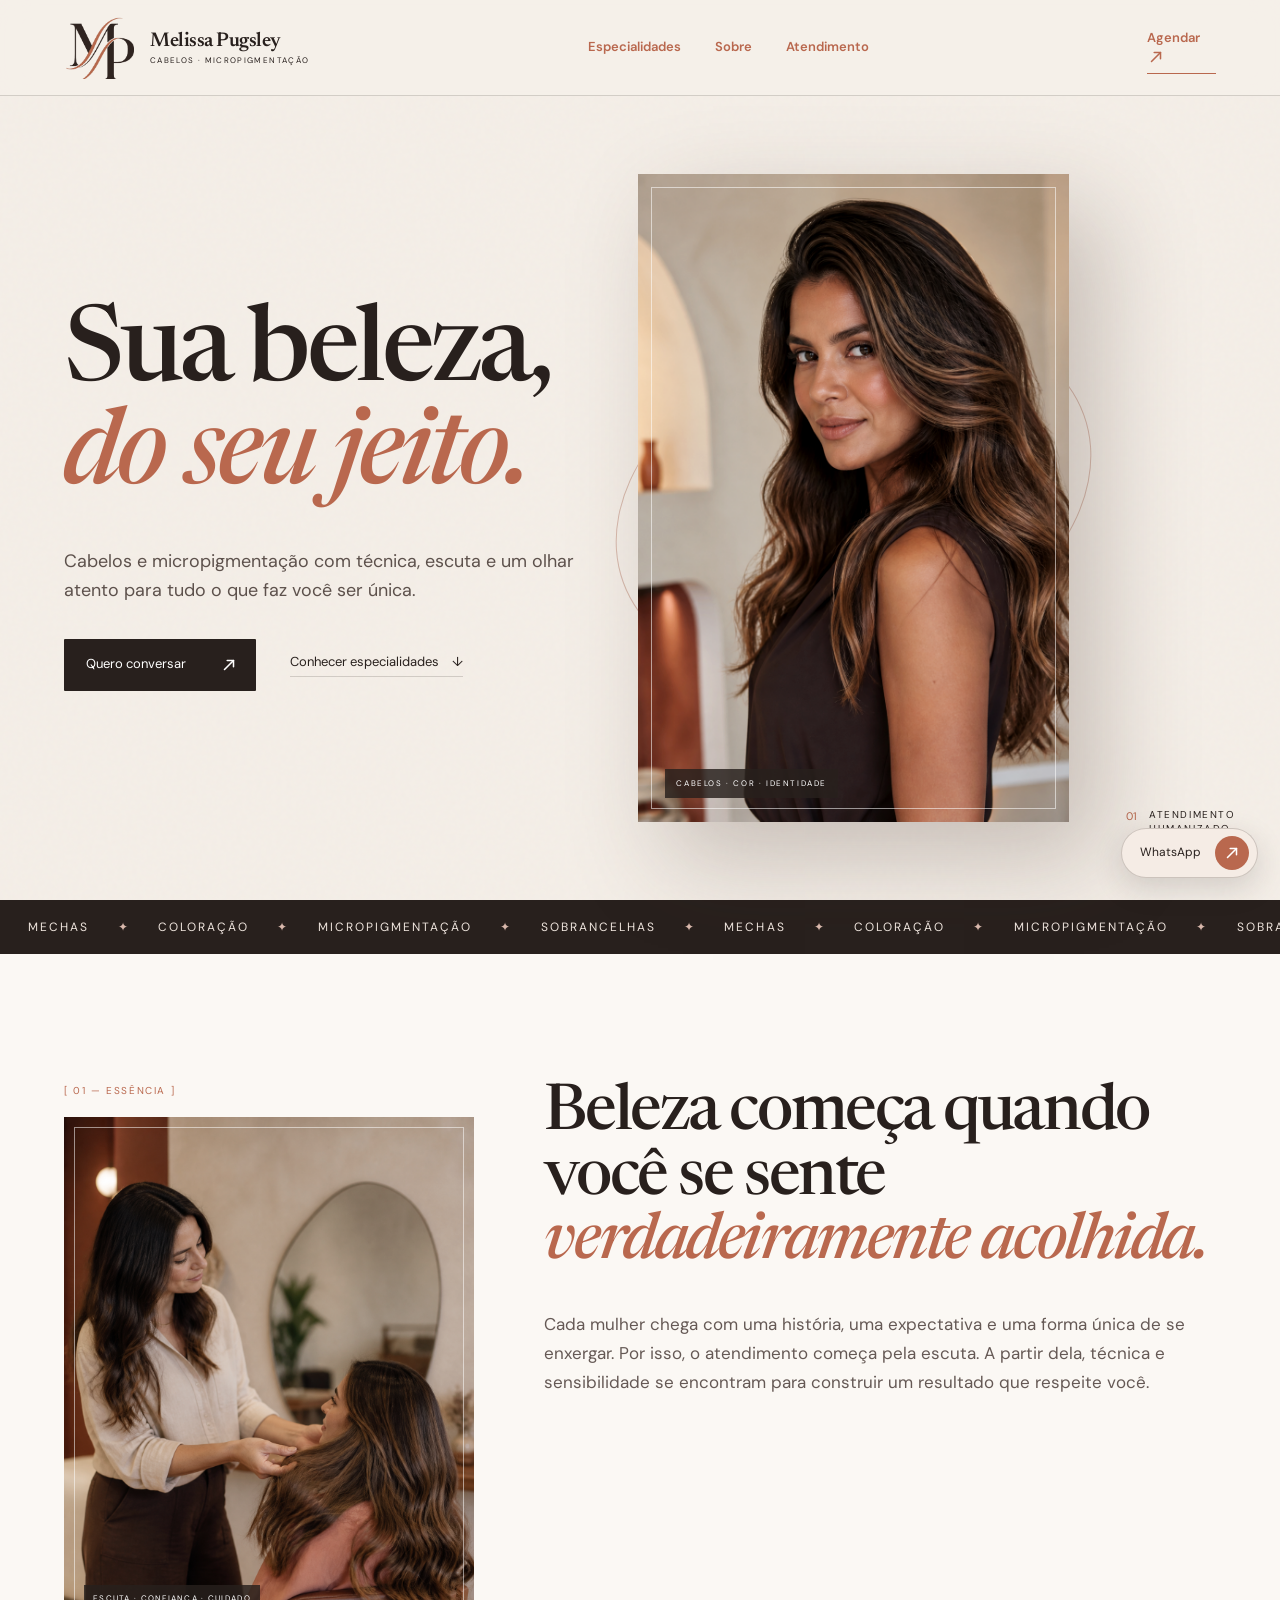
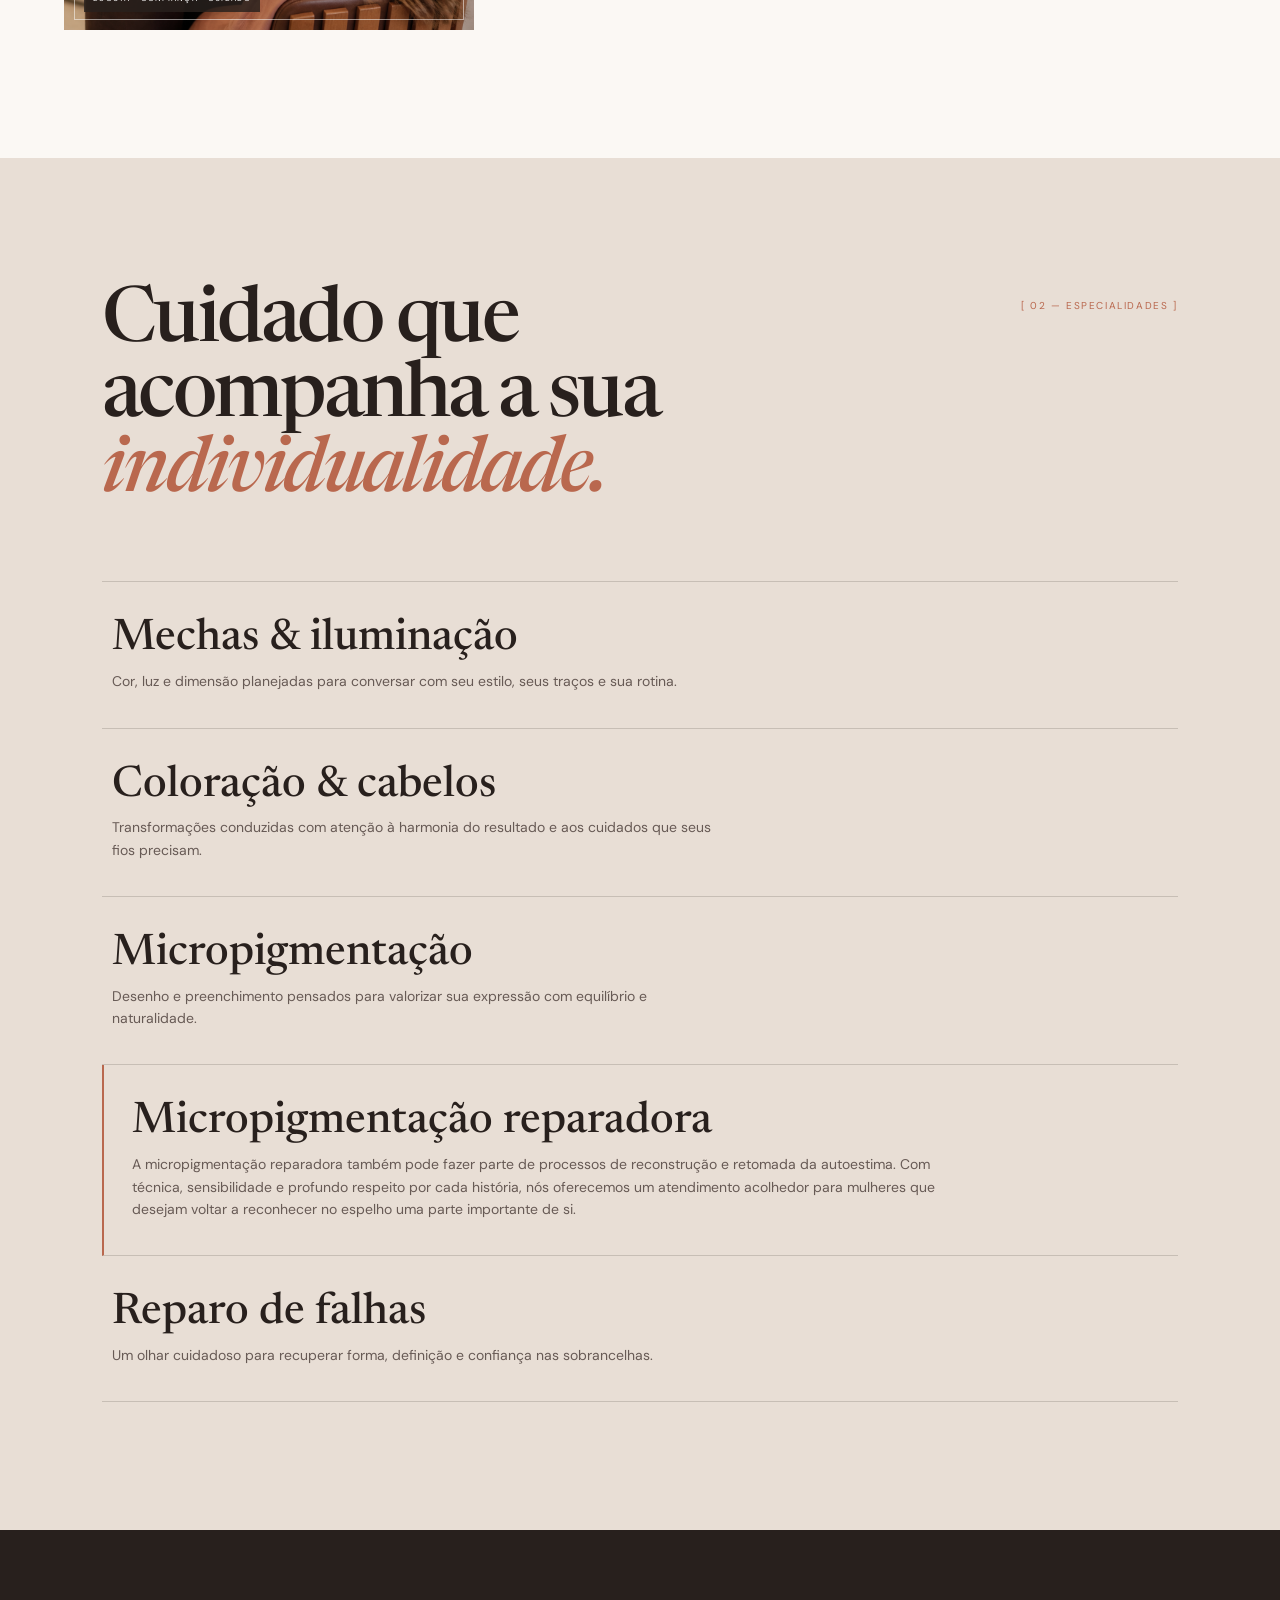
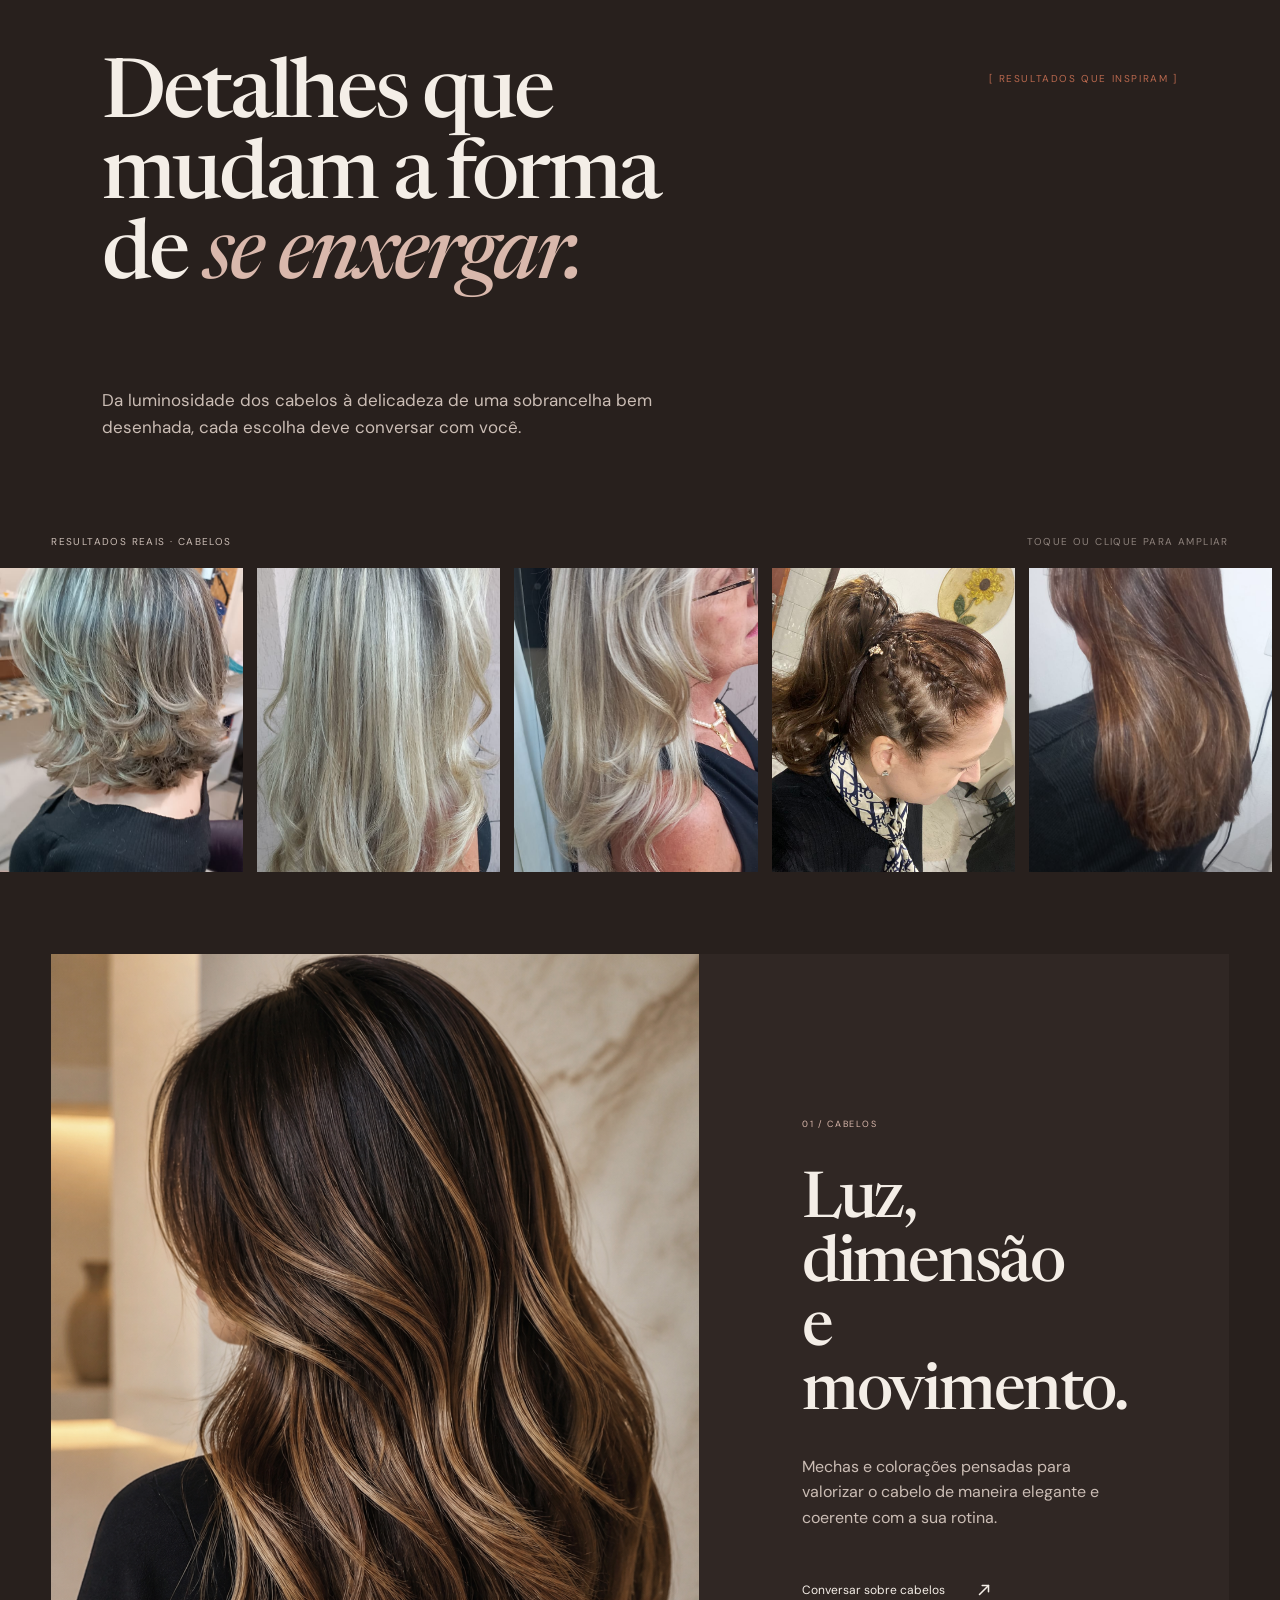
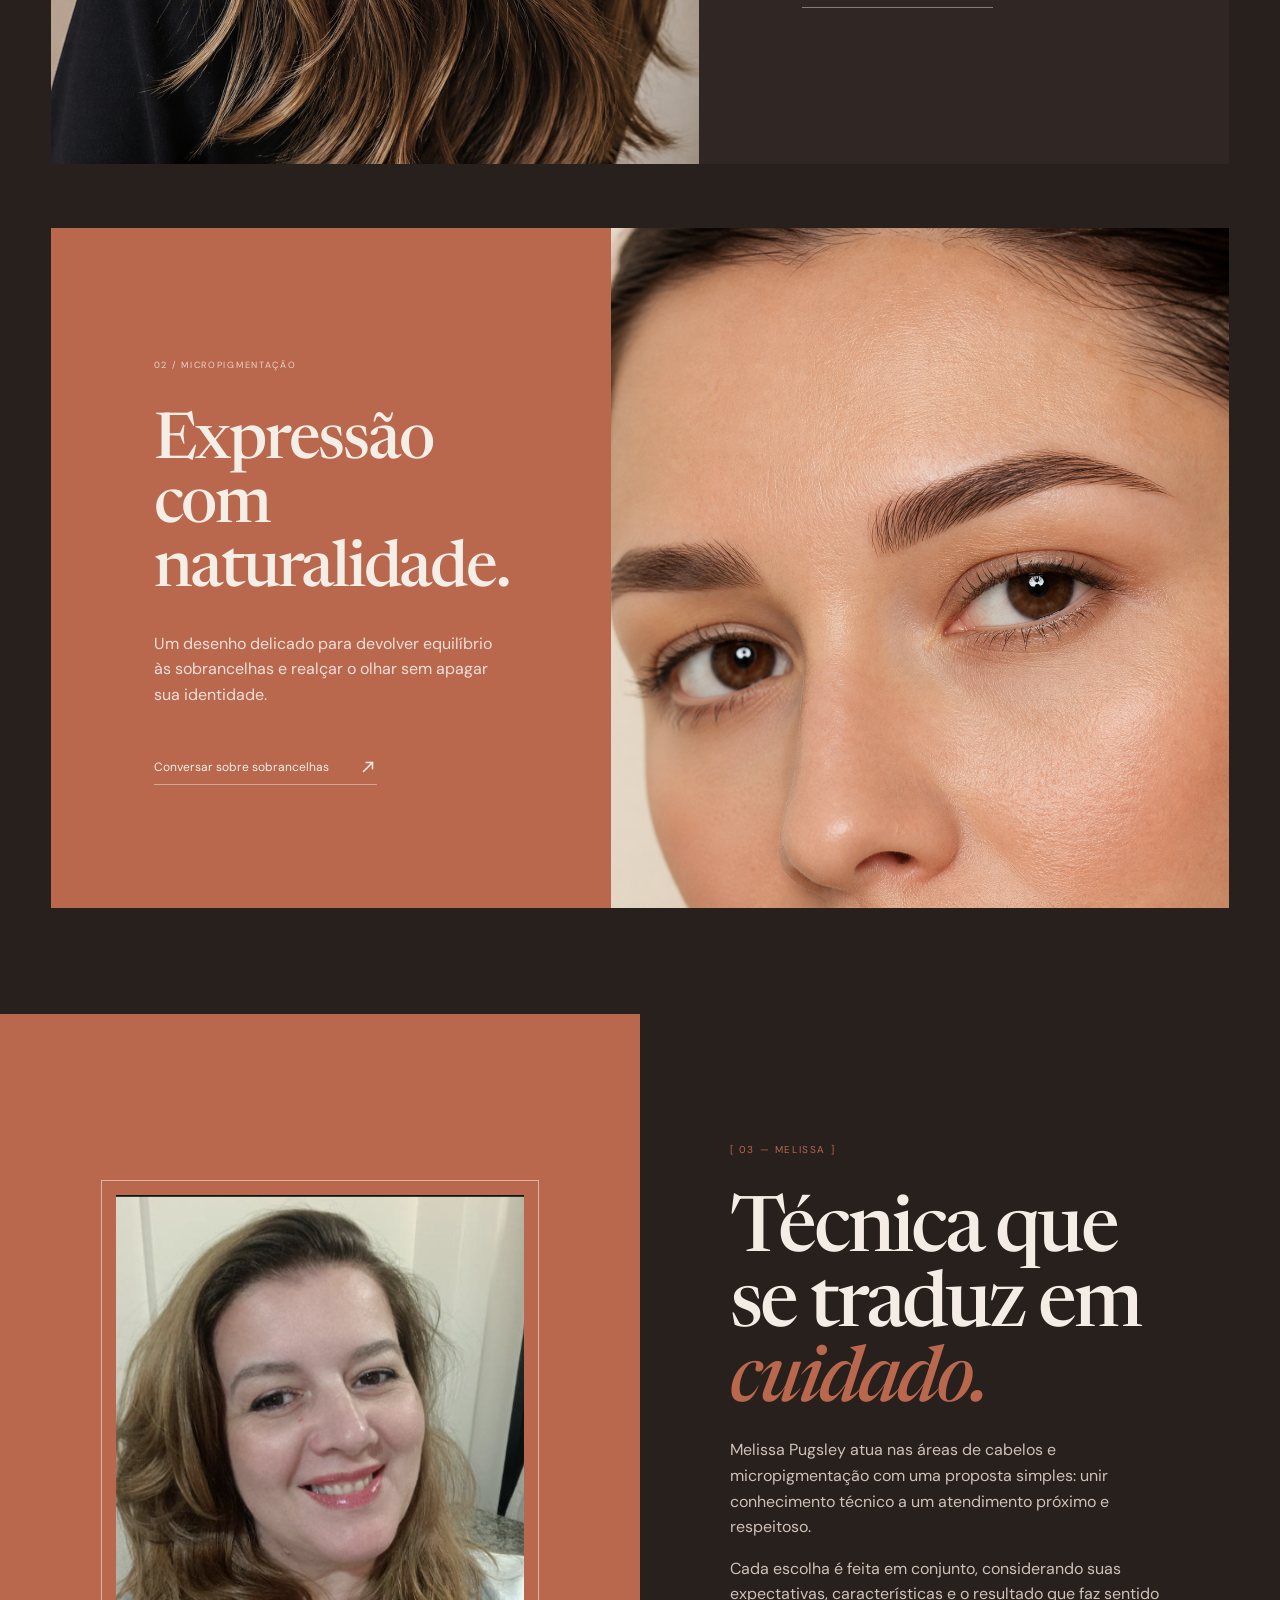
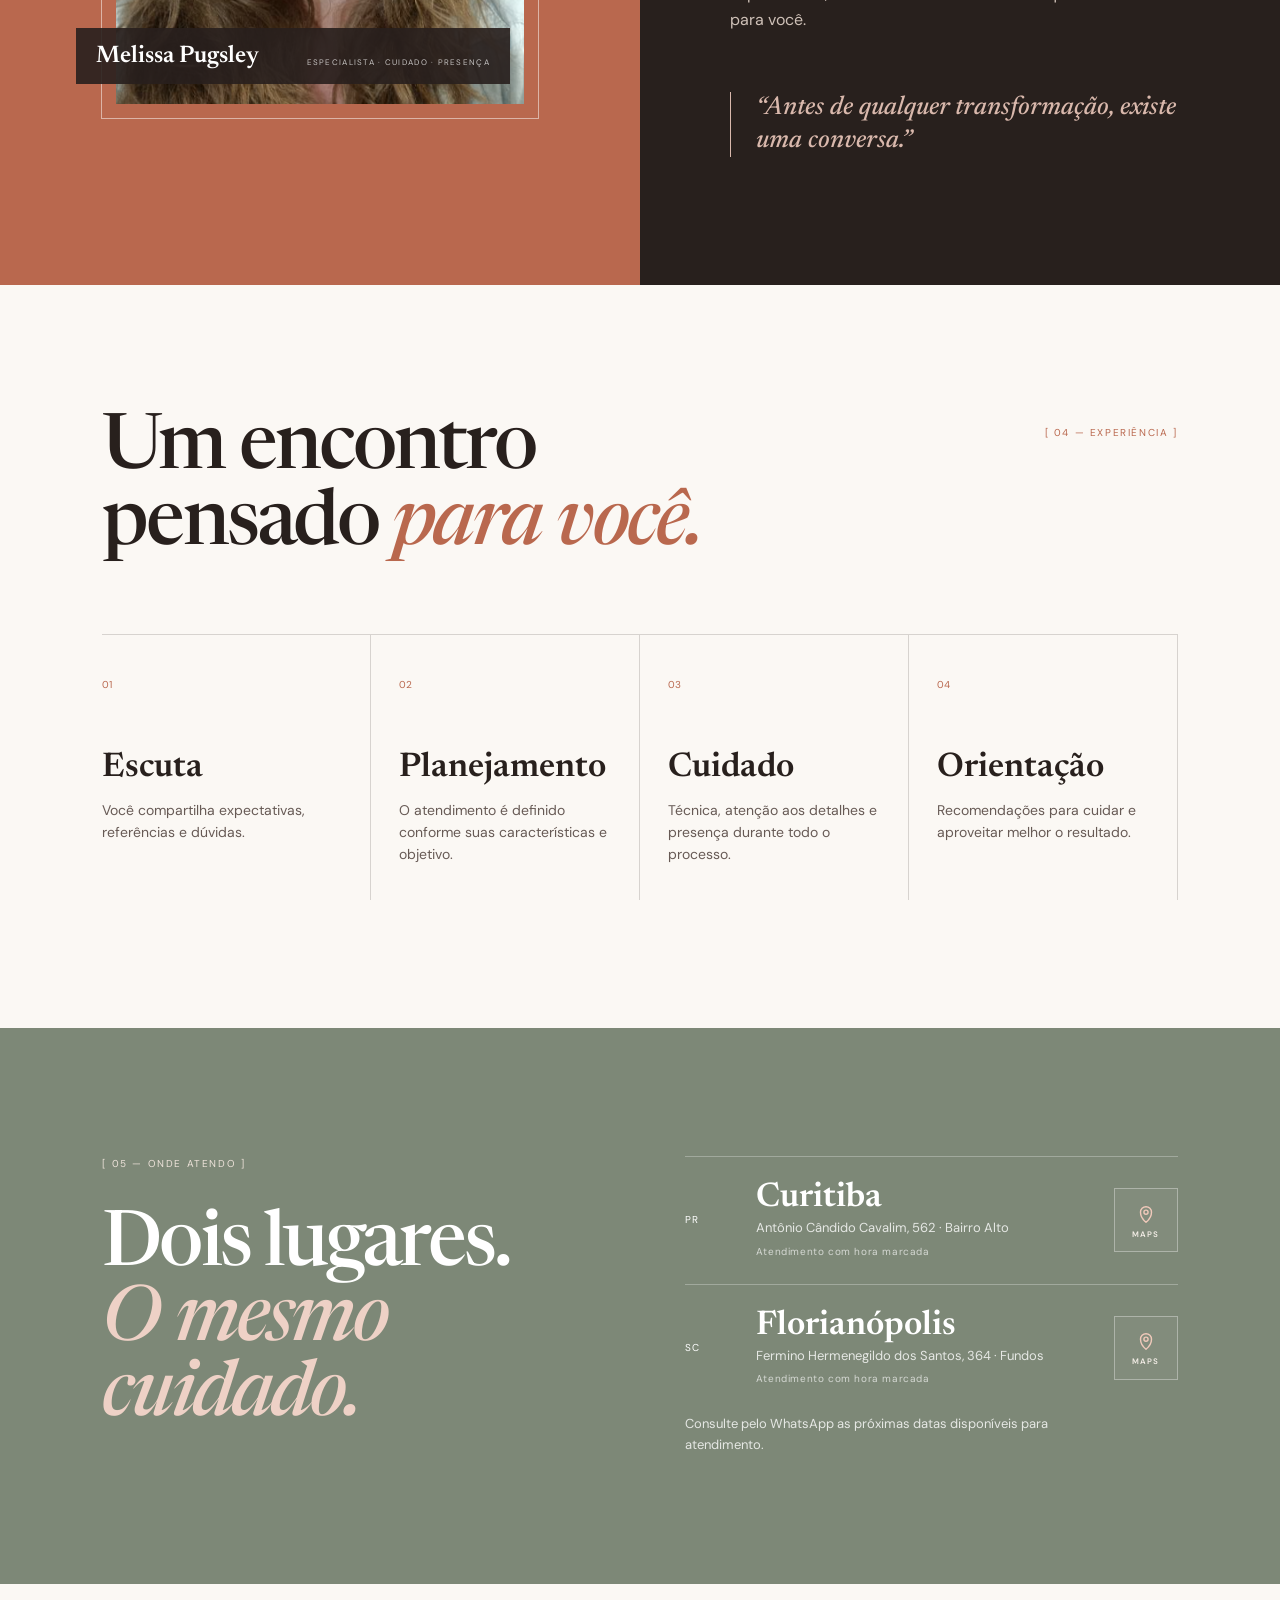
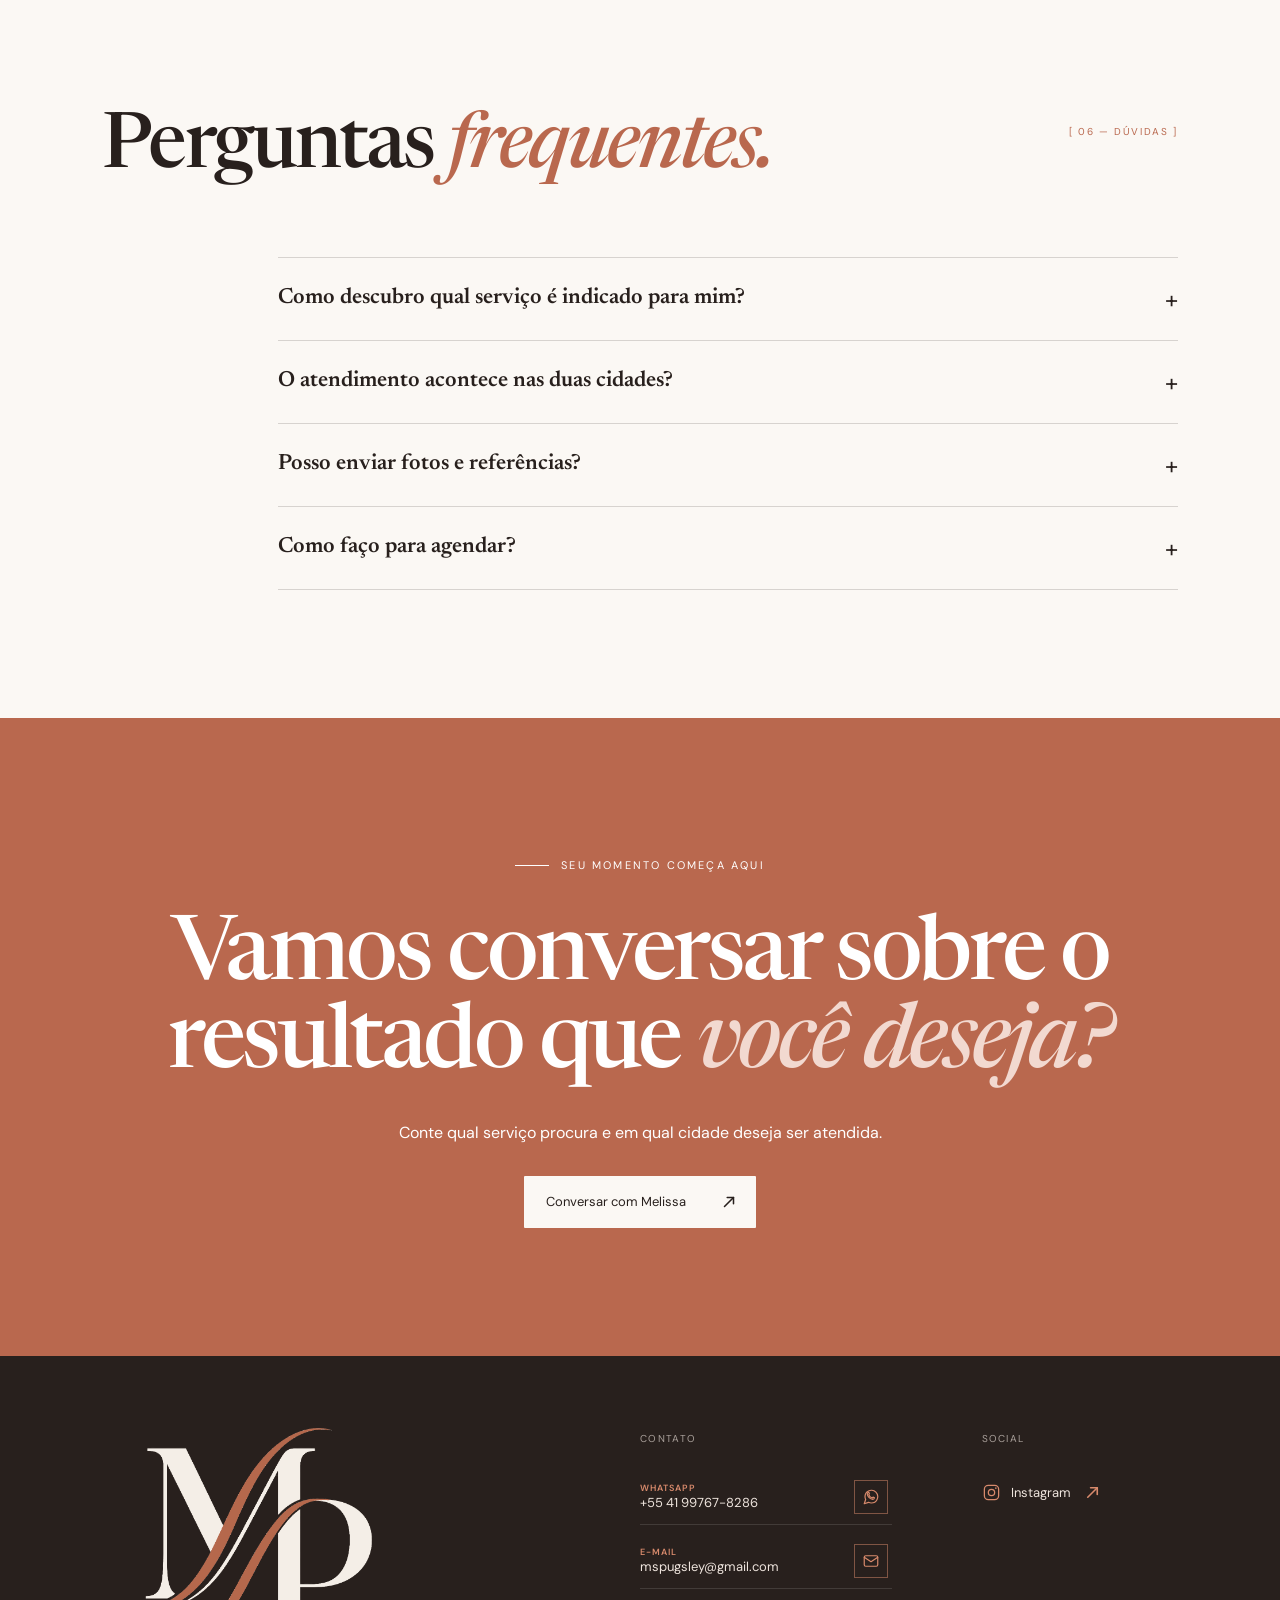
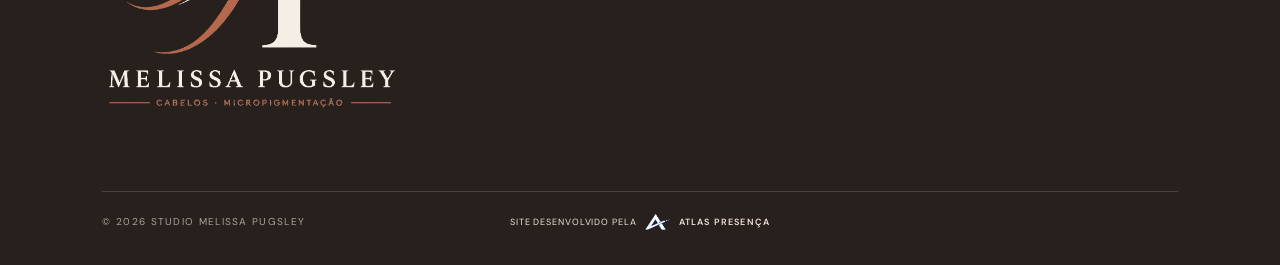
==== commit 37090196: "Ativa refinamentos visuais de Maps e rodapé" ====
--- a/index.html
+++ b/index.html
@@ -13,6 +13,7 @@
     <link rel="preconnect" href="https://fonts.gstatic.com" crossorigin />
     <link href="https://fonts.googleapis.com/css2?family=DM+Sans:wght@400;500;600&family=Newsreader:ital,opsz,wght@0,6..72,500;0,6..72,600;1,6..72,500&display=swap" rel="stylesheet" />
     <link rel="stylesheet" href="./styles.css" />
+    <link rel="stylesheet" href="./refinements.css" />
   </head>
   <body>
     <a class="skip-link" href="#conteudo">Ir para o conteúdo</a>
@@ -80,21 +81,11 @@
           <h2 id="services-title">Cuidado que acompanha a sua <em>individualidade.</em></h2>
         </div>
         <div class="service-list">
-          <article class="service-card reveal">
-            <div><h3>Mechas & iluminação</h3><p>Cor, luz e dimensão planejadas para conversar com seu estilo, seus traços e sua rotina.</p></div>
-          </article>
-          <article class="service-card reveal">
-            <div><h3>Coloração & cabelos</h3><p>Transformações conduzidas com atenção à harmonia do resultado e aos cuidados que seus fios precisam.</p></div>
-          </article>
-          <article class="service-card reveal">
-            <div><h3>Micropigmentação</h3><p>Desenho e preenchimento pensados para valorizar sua expressão com equilíbrio e naturalidade.</p></div>
-          </article>
-          <article class="service-card service-card-featured reveal">
-            <div><h3>Micropigmentação reparadora</h3><p>A micropigmentação reparadora também pode fazer parte de processos de reconstrução e retomada da autoestima. Com técnica, sensibilidade e profundo respeito por cada história, nós oferecemos um atendimento acolhedor para mulheres que desejam voltar a reconhecer no espelho uma parte importante de si.</p></div>
-          </article>
-          <article class="service-card reveal">
-            <div><h3>Reparo de falhas</h3><p>Um olhar cuidadoso para recuperar forma, definição e confiança nas sobrancelhas.</p></div>
-          </article>
+          <article class="service-card reveal"><div><h3>Mechas & iluminação</h3><p>Cor, luz e dimensão planejadas para conversar com seu estilo, seus traços e sua rotina.</p></div></article>
+          <article class="service-card reveal"><div><h3>Coloração & cabelos</h3><p>Transformações conduzidas com atenção à harmonia do resultado e aos cuidados que seus fios precisam.</p></div></article>
+          <article class="service-card reveal"><div><h3>Micropigmentação</h3><p>Desenho e preenchimento pensados para valorizar sua expressão com equilíbrio e naturalidade.</p></div></article>
+          <article class="service-card service-card-featured reveal"><div><h3>Micropigmentação reparadora</h3><p>A micropigmentação reparadora também pode fazer parte de processos de reconstrução e retomada da autoestima. Com técnica, sensibilidade e profundo respeito por cada história, nós oferecemos um atendimento acolhedor para mulheres que desejam voltar a reconhecer no espelho uma parte importante de si.</p></div></article>
+          <article class="service-card reveal"><div><h3>Reparo de falhas</h3><p>Um olhar cuidadoso para recuperar forma, definição e confiança nas sobrancelhas.</p></div></article>
         </div>
       </section>
 
@@ -219,5 +210,6 @@
     <a class="floating-whatsapp" href="https://wa.me/5541997678286?text=Ol%C3%A1%2C%20Melissa!%20Quero%20transformar%20meu%20visual%2C%20do%20meu%20jeito.%20Podemos%20conversar%3F" target="_blank" rel="noopener" aria-label="Conversar com Melissa pelo WhatsApp"><span>WhatsApp</span><b aria-hidden="true">↗</b></a>
     <script src="./app.js" defer></script>
     <script src="./gallery.js" defer></script>
+    <script src="./refinements.js" defer></script>
   </body>
-</html>
+</html>
--- a/refinements.css
+++ b/refinements.css
@@ -0,0 +1,119 @@
+/* Final visual refinements — Melissa Pugsley */
+.maps-button {
+  width: 64px !important;
+  min-height: 64px !important;
+  display: inline-flex !important;
+  flex-direction: column;
+  align-items: center;
+  justify-content: center;
+  gap: 5px !important;
+  border: 1px solid rgba(255,255,255,.34) !important;
+  background: rgba(255,255,255,.035) !important;
+  color: #f4eee7 !important;
+  transition: background .22s ease, border-color .22s ease, transform .22s ease, color .22s ease !important;
+}
+.maps-button:hover,
+.maps-button:focus-visible {
+  background: rgba(255,255,255,.11) !important;
+  border-color: rgba(255,255,255,.58) !important;
+  color: #fff !important;
+  transform: translateY(-2px);
+}
+.maps-button svg {
+  width: 22px;
+  height: 22px;
+  fill: none;
+  stroke: #f0c9ba;
+  stroke-width: 1.55;
+  stroke-linecap: round;
+  stroke-linejoin: round;
+}
+.maps-button span {
+  font-size: 8px;
+  line-height: 1;
+  font-weight: 600;
+  letter-spacing: .12em;
+  text-transform: uppercase;
+}
+.maps-button .maps-pin,
+.maps-button b { display: none !important; }
+
+footer {
+  grid-template-columns: minmax(330px,1.6fr) minmax(250px,.9fr) minmax(180px,.7fr) !important;
+  column-gap: clamp(48px,7vw,110px) !important;
+  align-items: start;
+}
+.footer-brand { justify-content: flex-start; }
+.footer-contact,
+footer > div:nth-of-type(3) {
+  justify-self: center;
+  width: min(100%,300px);
+}
+footer > div:nth-of-type(3) { padding-top: 0; }
+.footer-contact > p,
+footer > div:nth-of-type(3) > p { margin-bottom: 14px; }
+.footer-contact-row {
+  min-height: 54px !important;
+  grid-template-columns: minmax(0,1fr) 38px !important;
+  gap: 14px !important;
+}
+.contact-meta {
+  min-width: 0;
+  display: flex !important;
+  flex-direction: column !important;
+  align-items: flex-start !important;
+  gap: 1px !important;
+}
+.contact-meta strong {
+  color: #d88a6c;
+  font-size: 9px;
+  line-height: 1.15;
+  font-weight: 600;
+  letter-spacing: .11em;
+  text-transform: uppercase;
+}
+.contact-meta span {
+  color: #eee4dd;
+  font-size: 13px;
+  line-height: 1.4;
+  white-space: nowrap;
+}
+.contact-action {
+  border-color: rgba(216,138,108,.5) !important;
+  color: #d88a6c !important;
+}
+.contact-action:hover,
+.contact-action:focus-visible {
+  background: #b9684e !important;
+  border-color: #b9684e !important;
+  color: #fff !important;
+}
+footer > div:nth-of-type(3) .footer-link {
+  min-height: 54px;
+  align-items: center;
+}
+footer > div:nth-of-type(3) .footer-link span {
+  font-size: 13px;
+}
+footer > div:nth-of-type(3) .footer-link svg { width: 19px; height: 19px; }
+.footer-bottom { margin-top: 36px !important; }
+
+@media (max-width:900px) {
+  footer {
+    grid-template-columns: 1fr 1fr !important;
+    column-gap: 48px !important;
+  }
+  .footer-brand { grid-column: 1/-1; justify-content: center; }
+  .footer-contact,
+  footer > div:nth-of-type(3) { justify-self: stretch; width: 100%; }
+}
+
+@media (max-width:560px) {
+  .maps-button { width: 52px !important; min-height: 52px !important; }
+  .maps-button svg { width: 19px; height: 19px; }
+  footer { grid-template-columns: 1fr !important; gap: 30px !important; }
+  .footer-brand { justify-content: flex-start; }
+  .footer-contact,
+  footer > div:nth-of-type(3) { justify-self: stretch; width: 100%; }
+  .contact-meta span { white-space: normal; }
+}
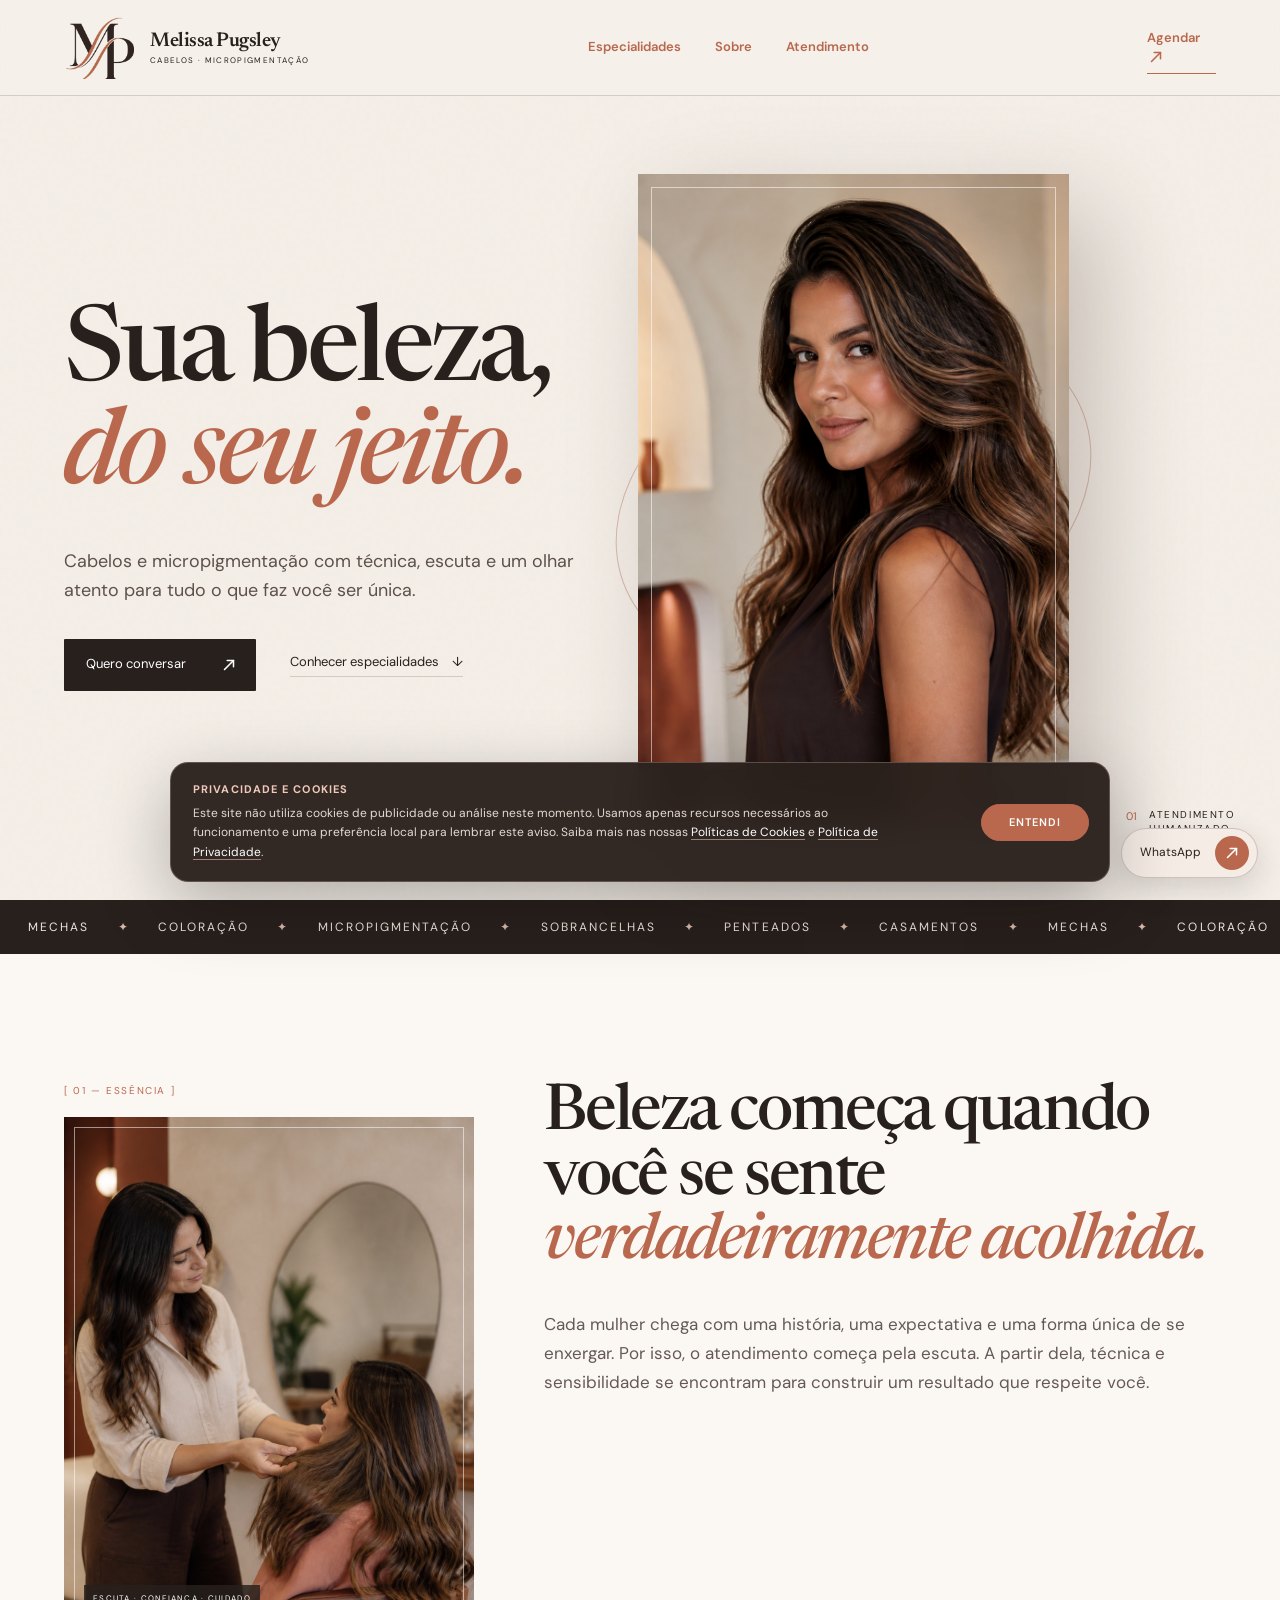
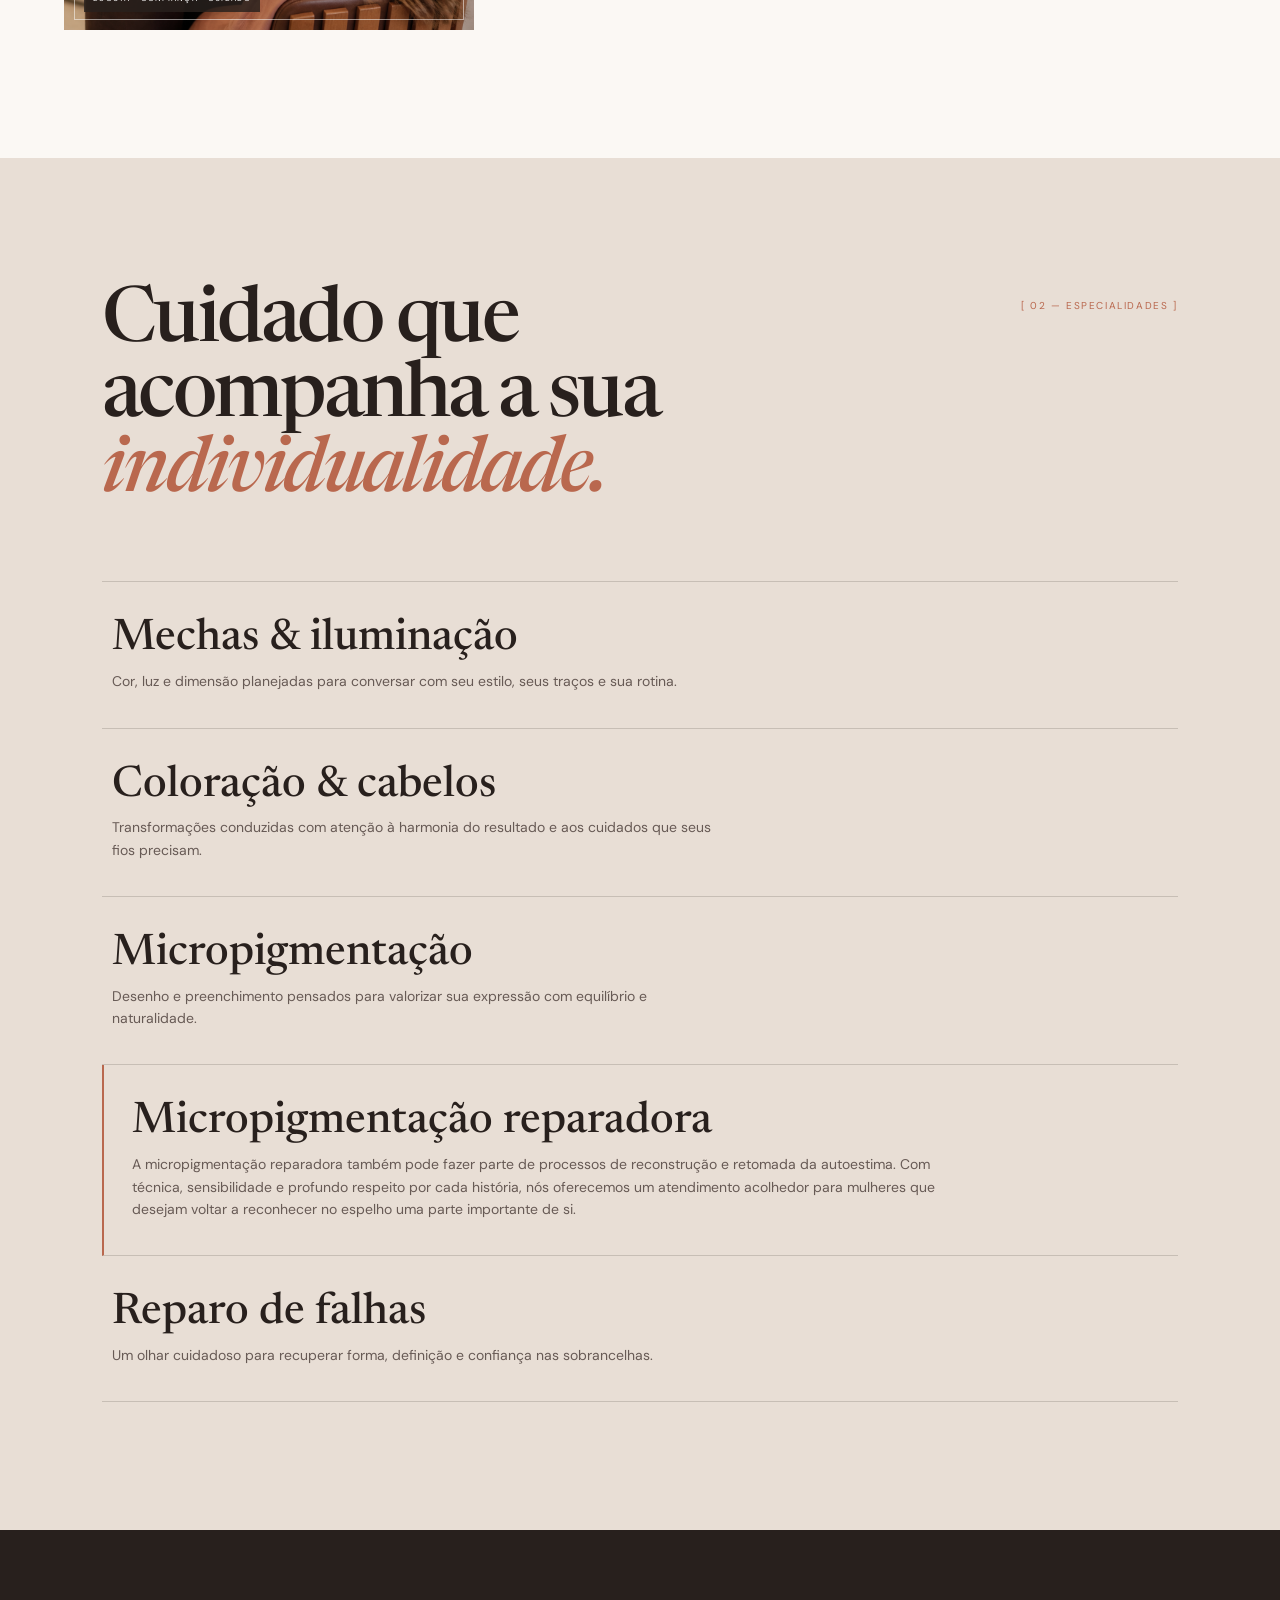
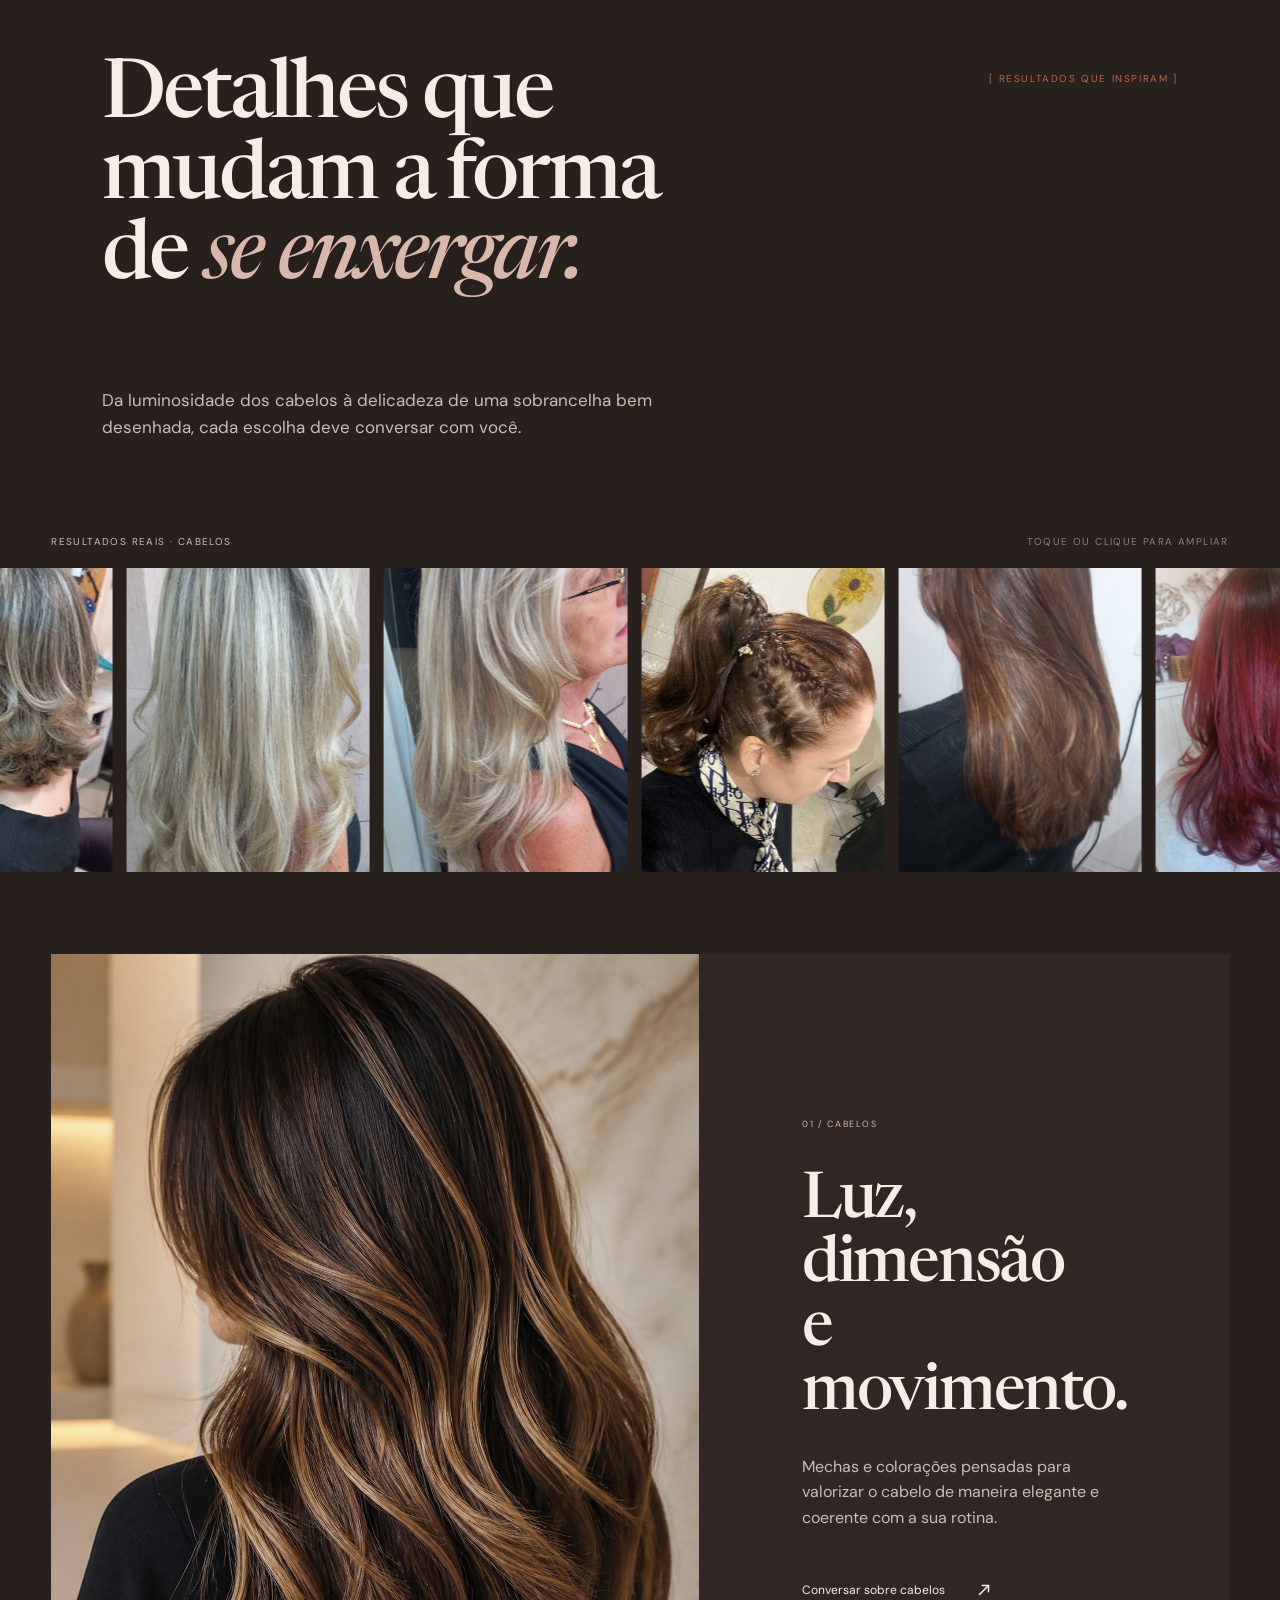
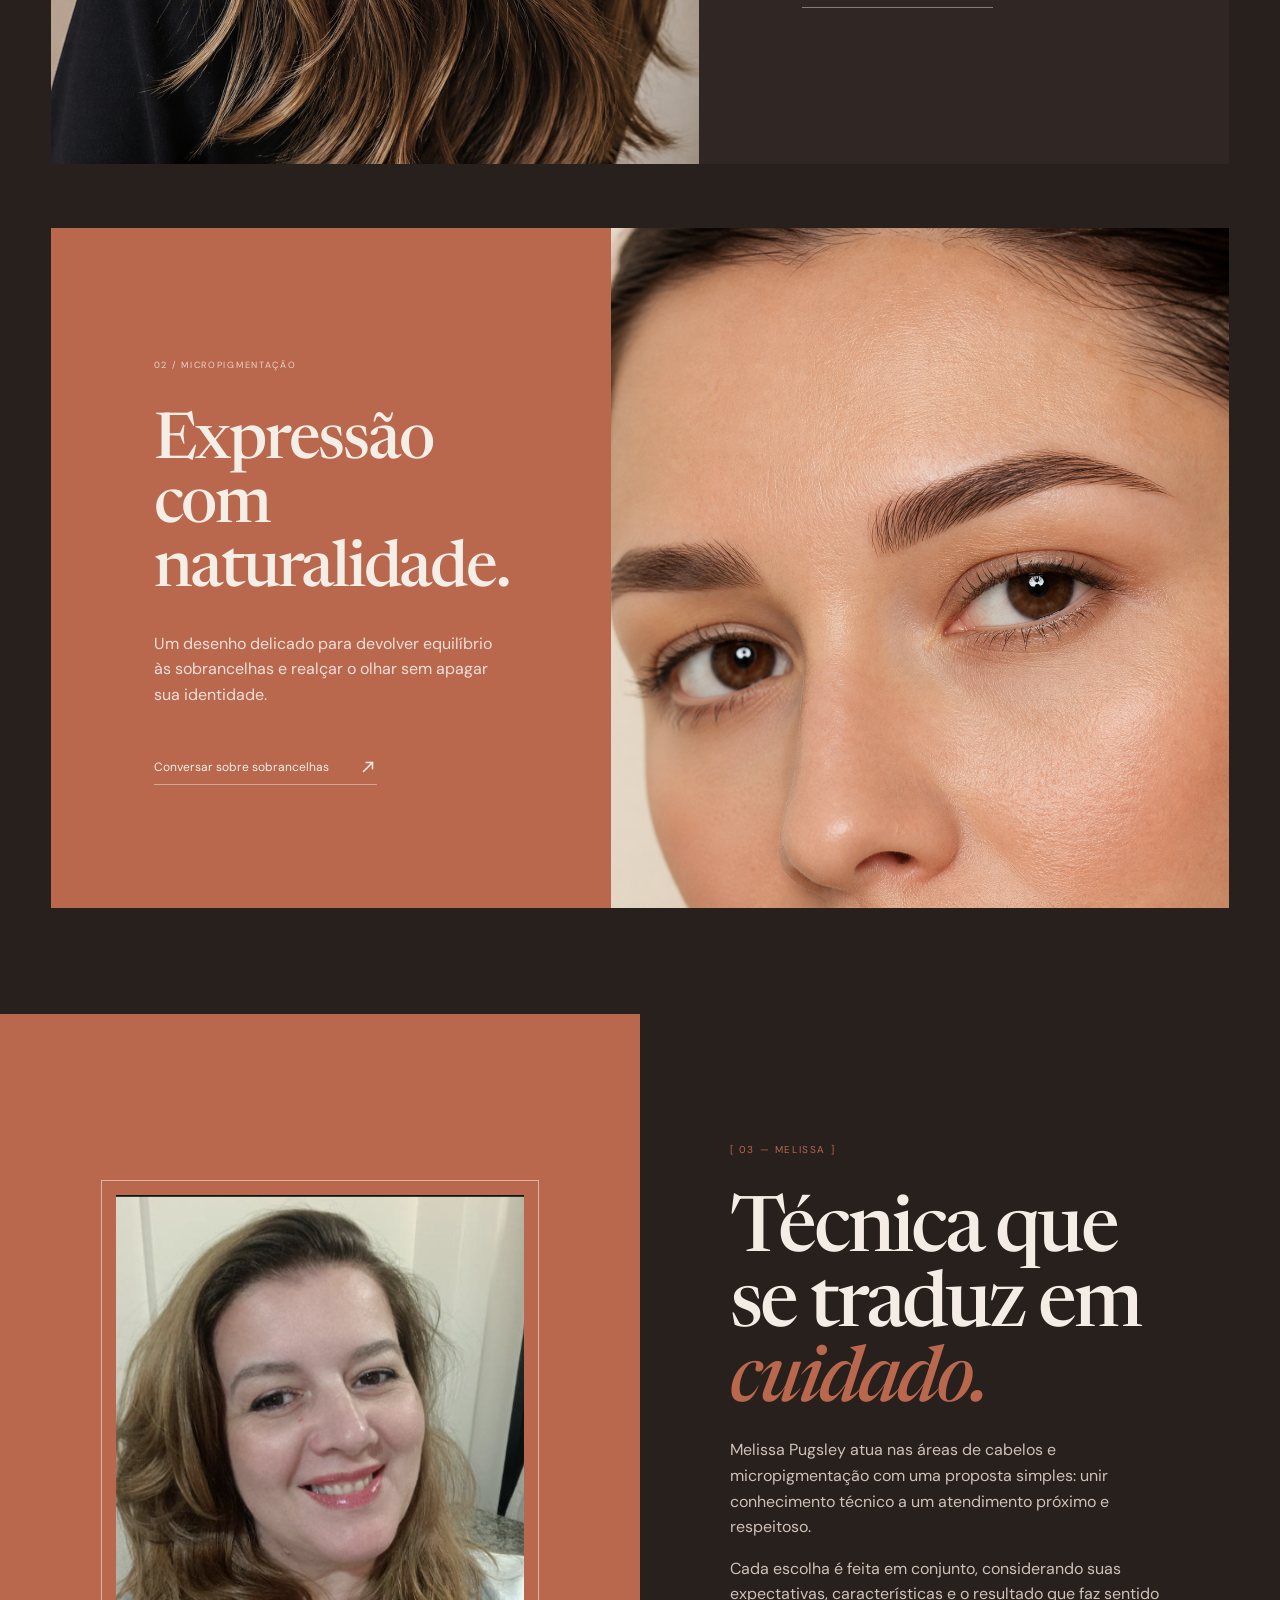
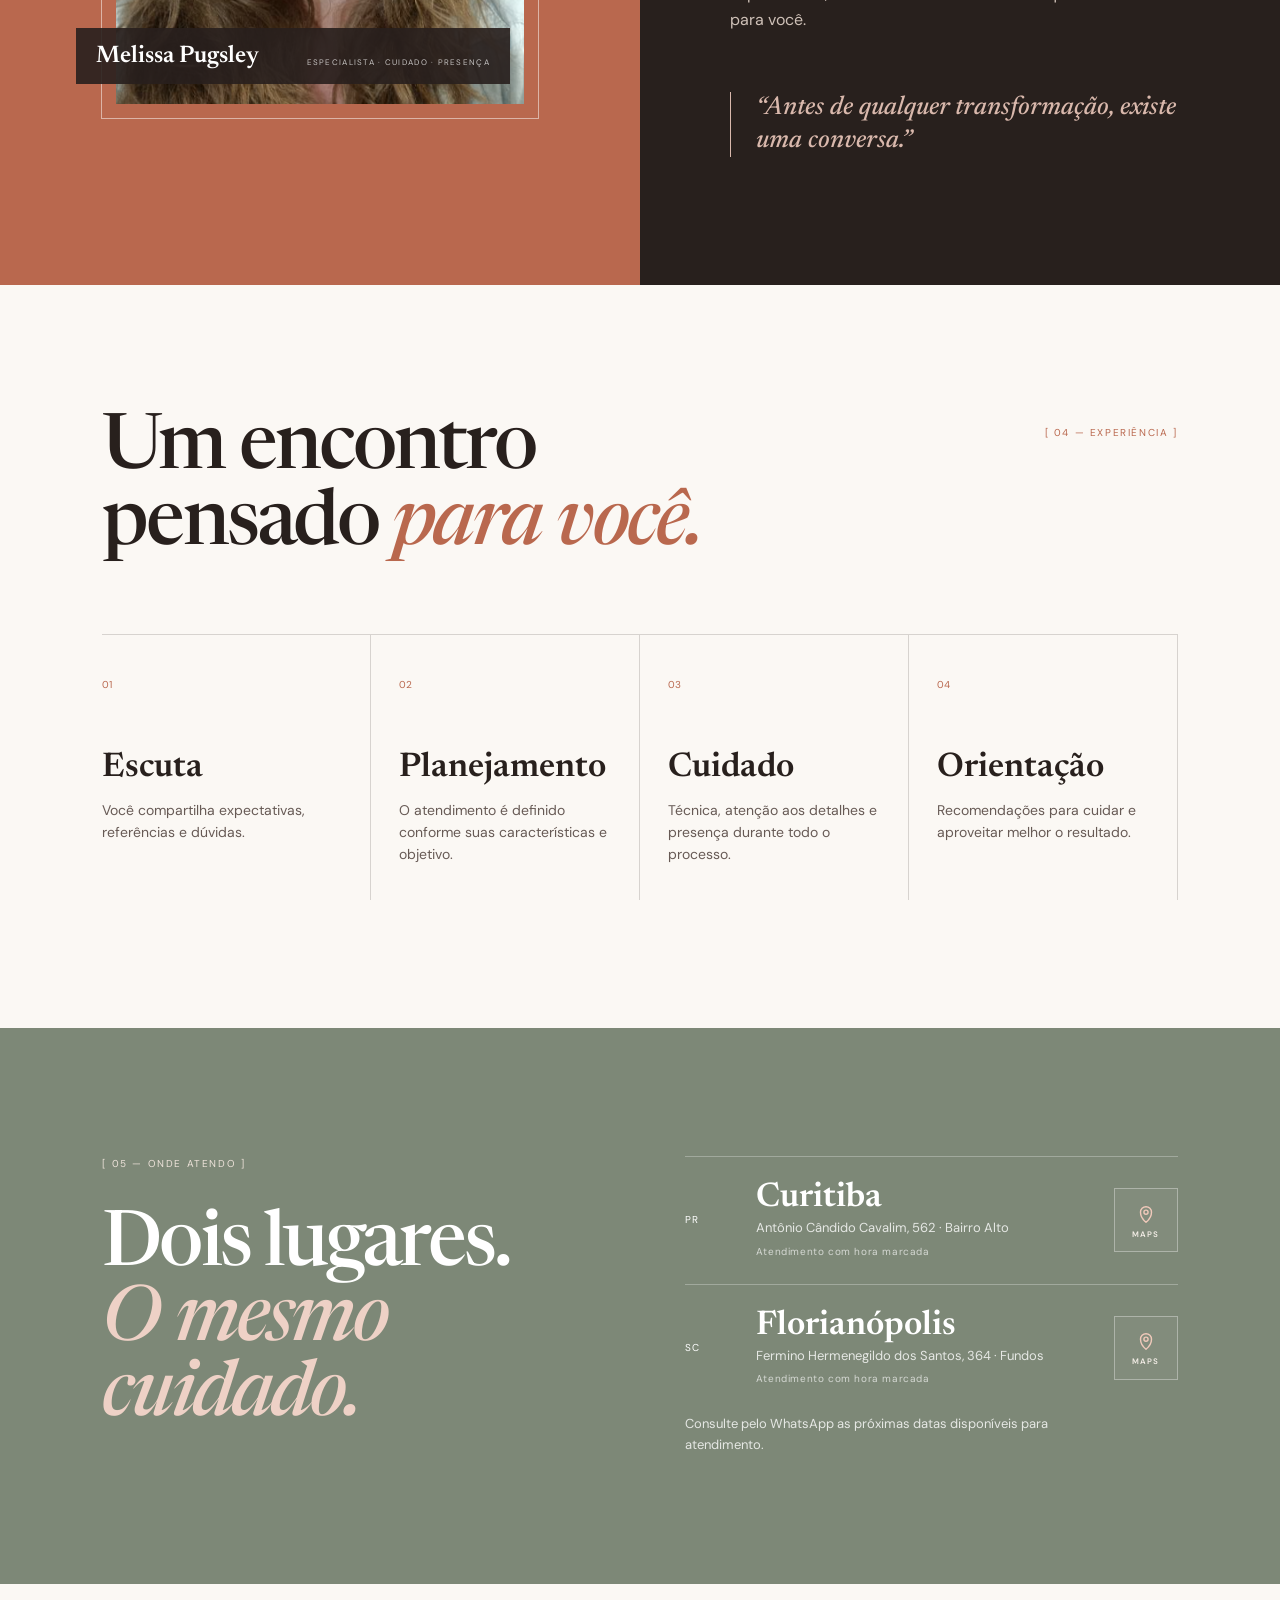
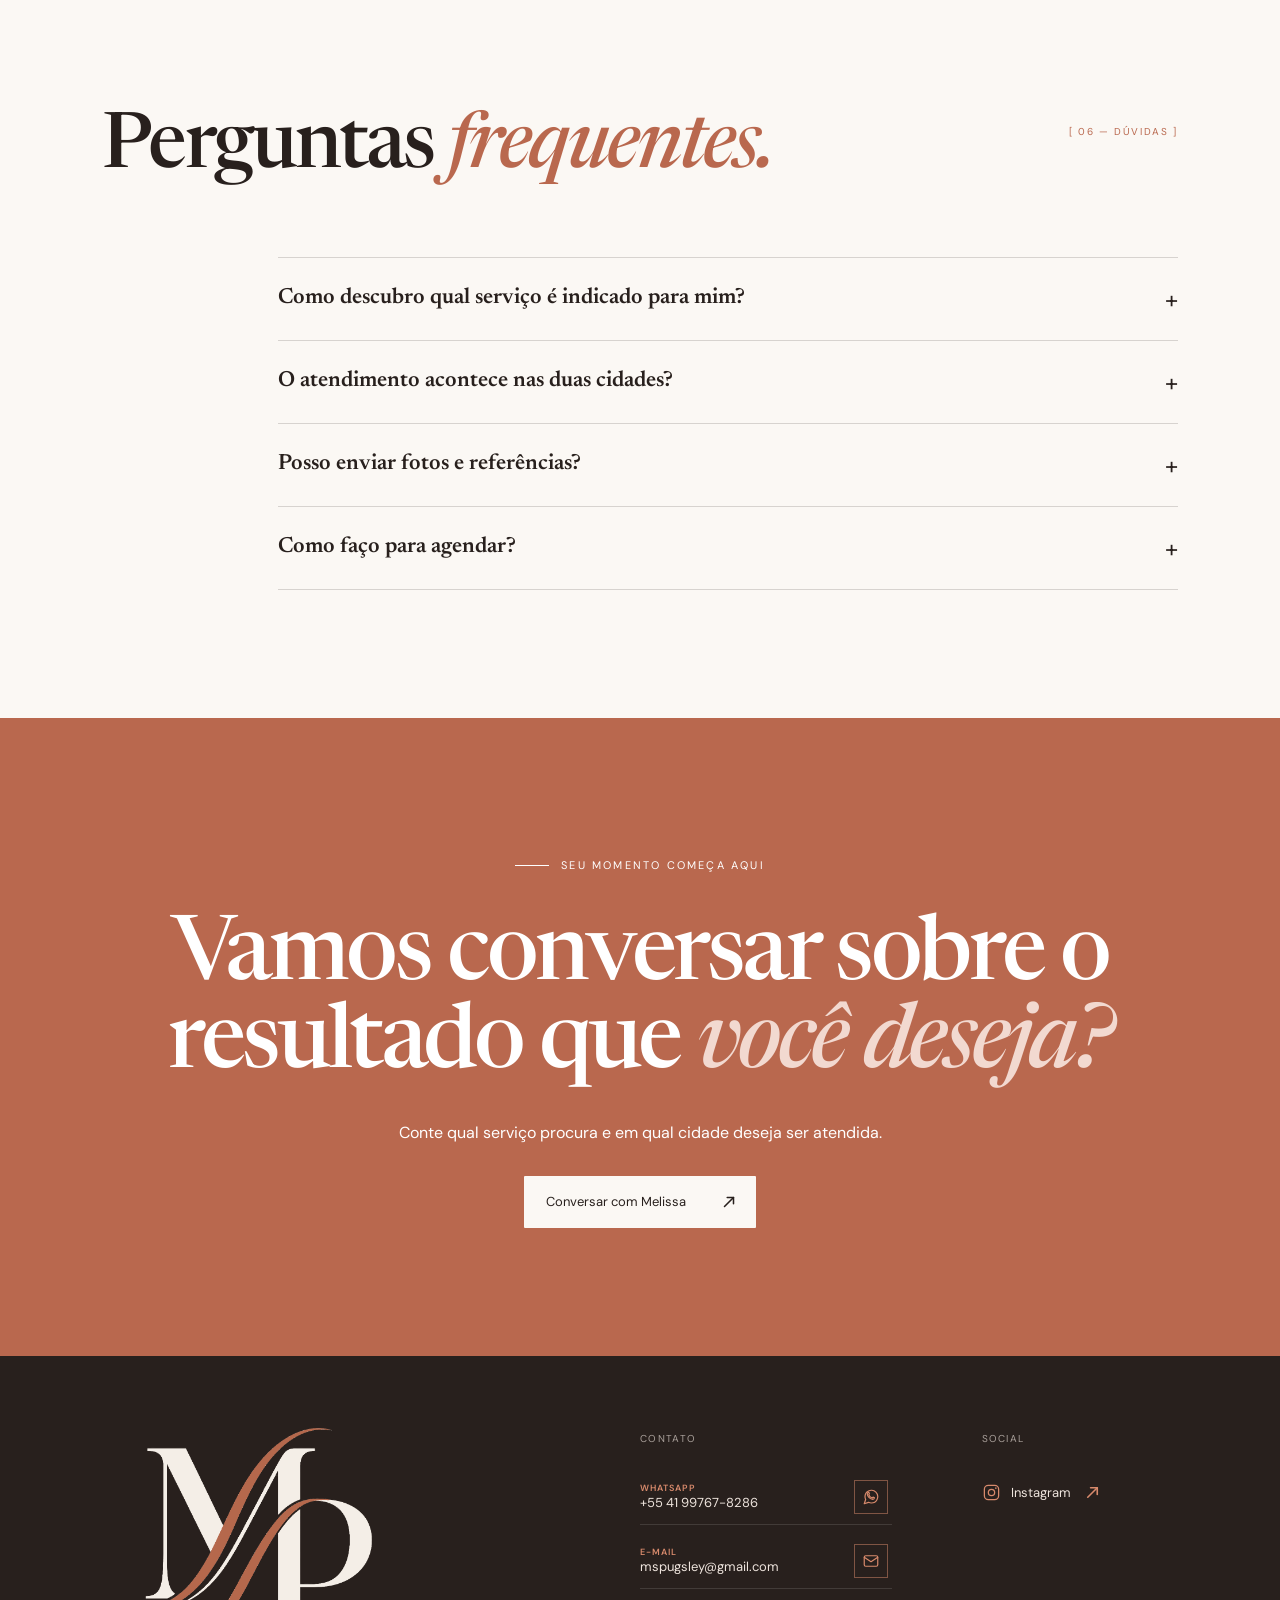
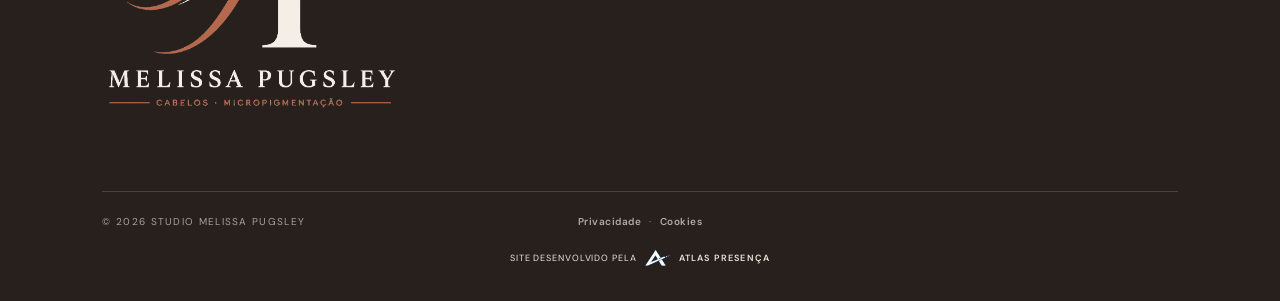
==== commit f16acdea: "Fix marquee specialties and bust app cache" ====
--- a/index.html
+++ b/index.html
@@ -56,8 +56,8 @@
 
       <section class="marquee" aria-label="Especialidades em destaque">
         <div class="marquee-track">
-          <span>MECHAS <i>✦</i> COLORAÇÃO <i>✦</i> MICROPIGMENTAÇÃO <i>✦</i> SOBRANCELHAS <i>✦</i></span>
-          <span aria-hidden="true">MECHAS <i>✦</i> COLORAÇÃO <i>✦</i> MICROPIGMENTAÇÃO <i>✦</i> SOBRANCELHAS <i>✦</i></span>
+          <span>MECHAS <i>✦</i> COLORAÇÃO <i>✦</i> MICROPIGMENTAÇÃO <i>✦</i> SOBRANCELHAS <i>✦</i> PENTEADOS <i>✦</i> CASAMENTOS <i>✦</i></span>
+          <span aria-hidden="true">MECHAS <i>✦</i> COLORAÇÃO <i>✦</i> MICROPIGMENTAÇÃO <i>✦</i> SOBRANCELHAS <i>✦</i> PENTEADOS <i>✦</i> CASAMENTOS <i>✦</i></span>
         </div>
       </section>
 
@@ -208,7 +208,7 @@
     </footer>
 
     <a class="floating-whatsapp" href="https://wa.me/5541997678286?text=Ol%C3%A1%2C%20Melissa!%20Quero%20transformar%20meu%20visual%2C%20do%20meu%20jeito.%20Podemos%20conversar%3F" target="_blank" rel="noopener" aria-label="Conversar com Melissa pelo WhatsApp"><span>WhatsApp</span><b aria-hidden="true">↗</b></a>
-    <script src="./app.js" defer></script>
+    <script src="./app.js?v=20260903-2" defer></script>
     <script src="./gallery.js" defer></script>
     <script src="./refinements.js" defer></script>
   </body>
--- a/refinements.css
+++ b/refinements.css
@@ -97,6 +97,23 @@
 }
 footer > div:nth-of-type(3) .footer-link svg { width: 19px; height: 19px; }
 .footer-bottom { margin-top: 36px !important; }
+.legal-nav {
+  display: inline-flex;
+  align-items: center;
+  justify-content: center;
+  gap: 8px;
+  color: rgba(238,228,221,.56);
+  font-size: 10px;
+  letter-spacing: .05em;
+  white-space: nowrap;
+}
+.legal-nav a {
+  color: rgba(238,228,221,.7);
+  text-decoration: none;
+  transition: color .2s ease;
+}
+.legal-nav a:hover,
+.legal-nav a:focus-visible { color: #f0c9ba; }
 
 @media (max-width:900px) {
   footer {
@@ -106,6 +123,7 @@
   .footer-brand { grid-column: 1/-1; justify-content: center; }
   .footer-contact,
   footer > div:nth-of-type(3) { justify-self: stretch; width: 100%; }
+  .footer-bottom { row-gap: 12px; }
 }
 
 @media (max-width:560px) {
@@ -116,4 +134,5 @@
   .footer-contact,
   footer > div:nth-of-type(3) { justify-self: stretch; width: 100%; }
   .contact-meta span { white-space: normal; }
+  .legal-nav { width: 100%; justify-content: flex-start; }
 }
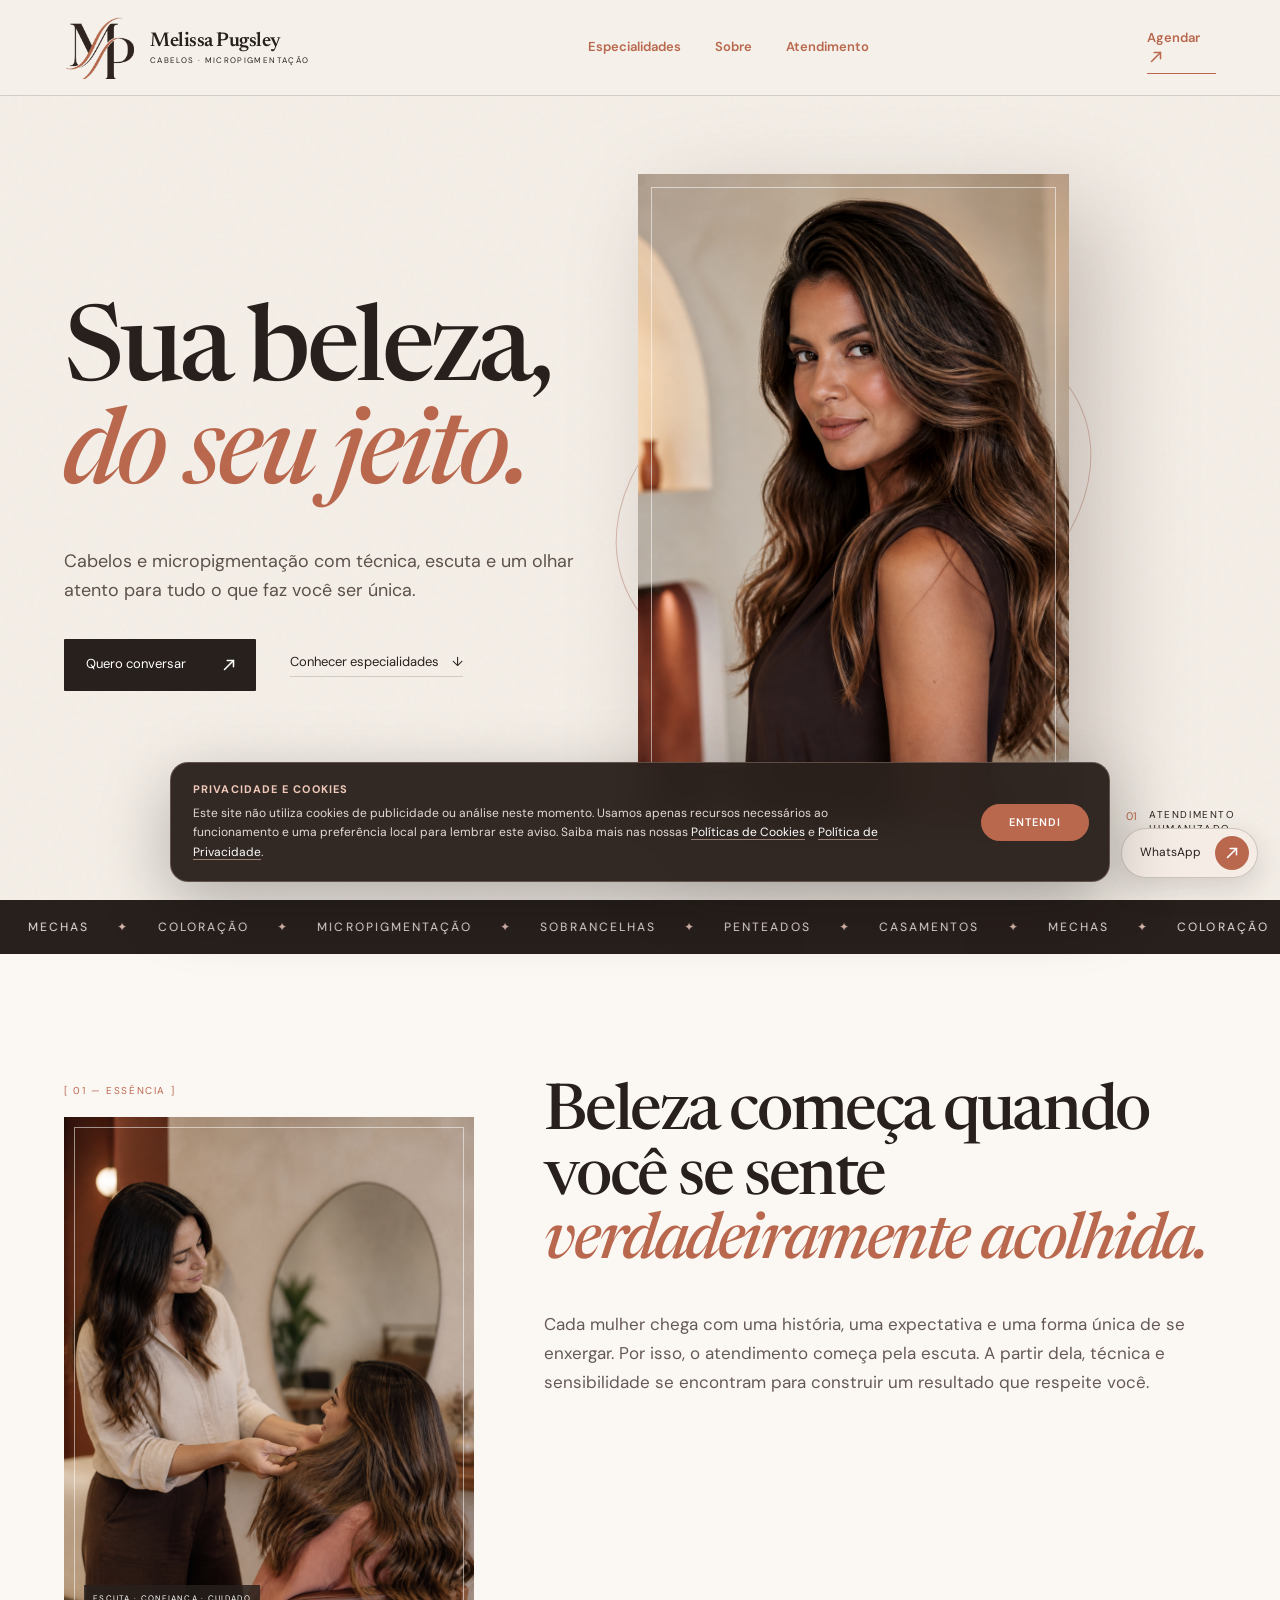
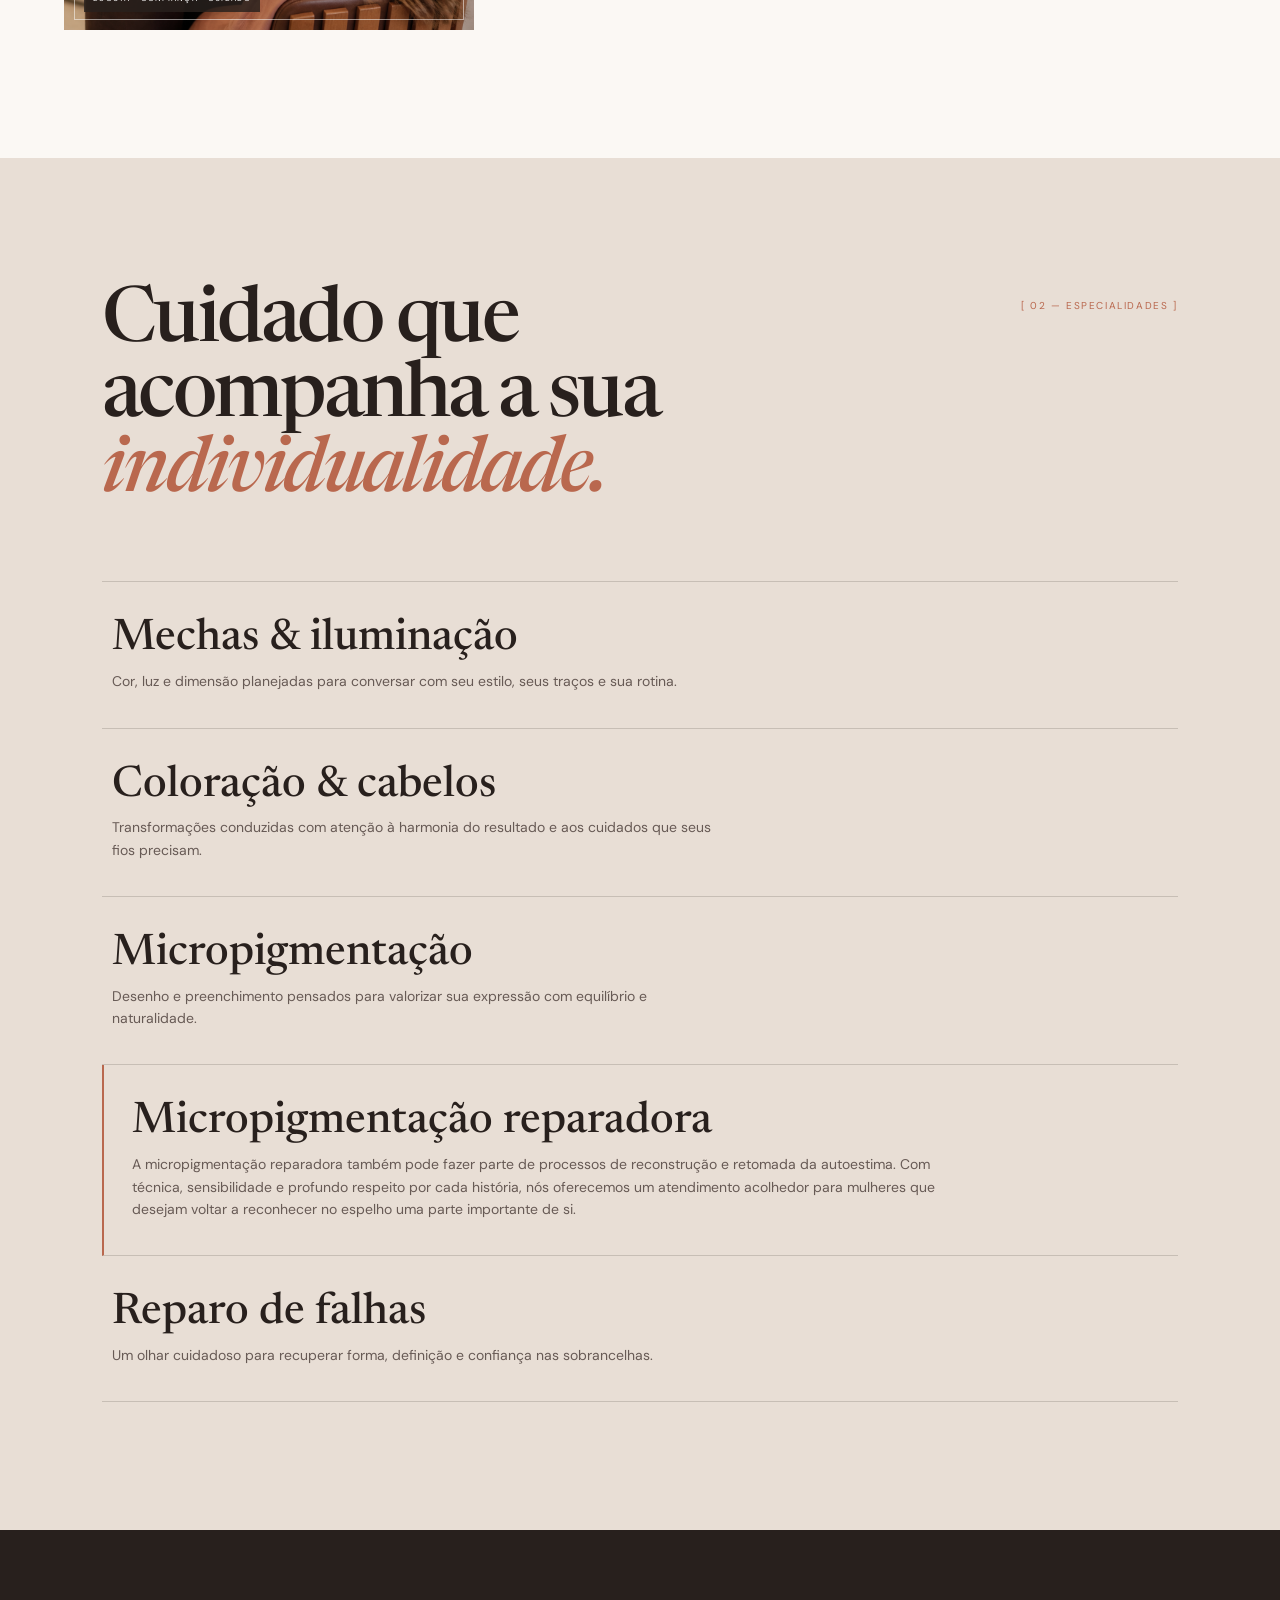
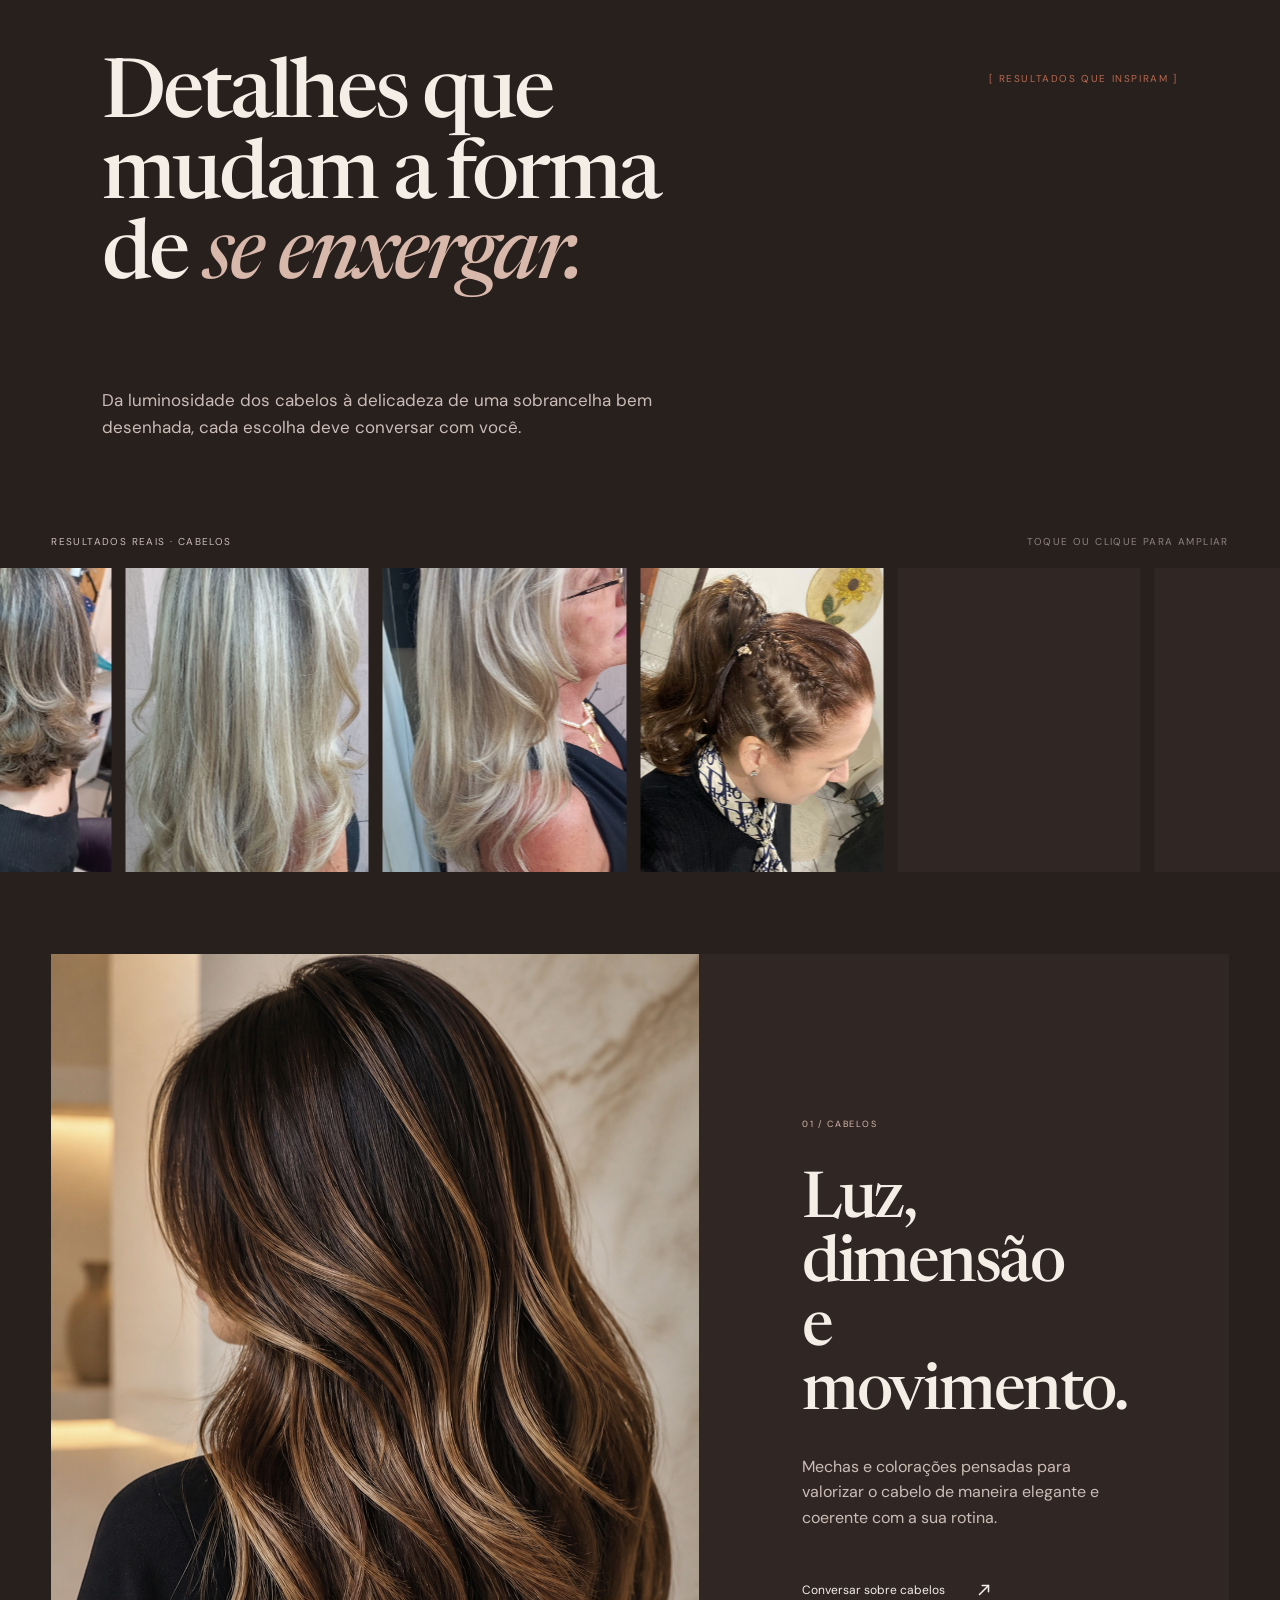
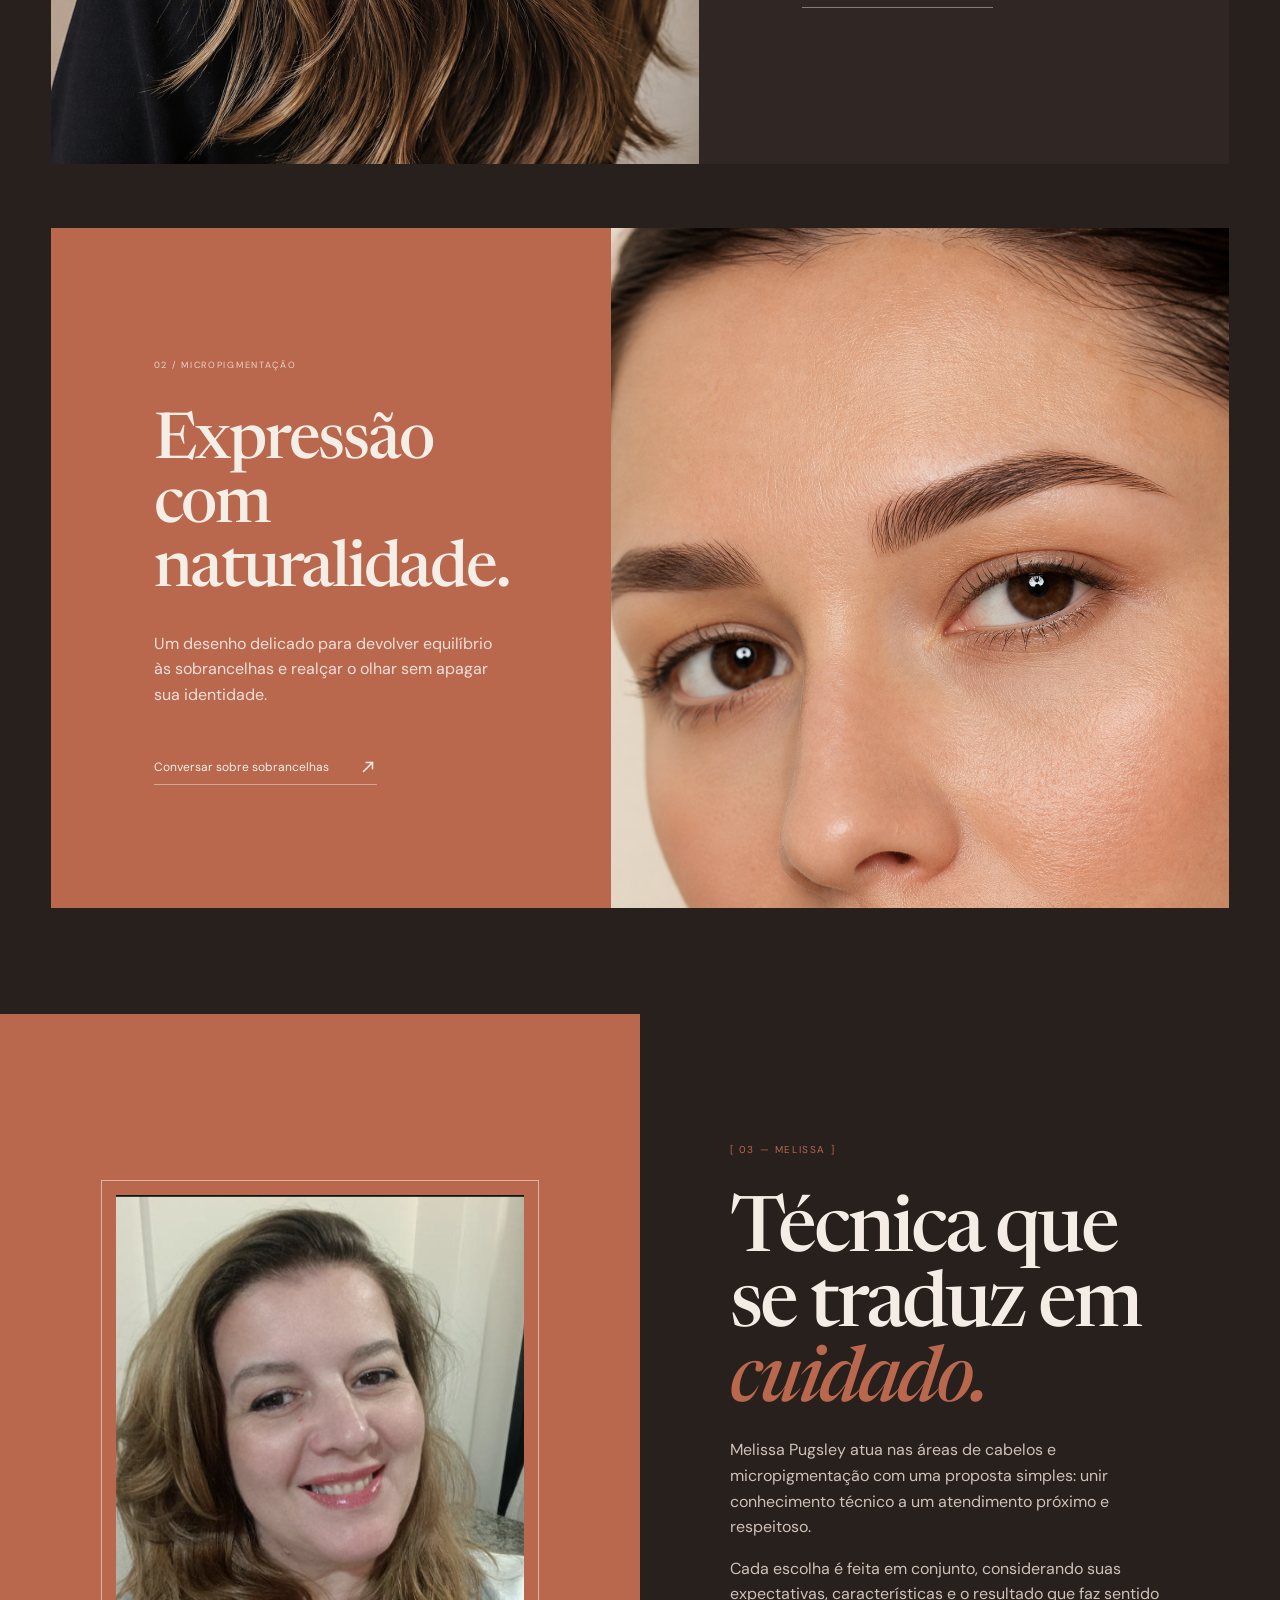
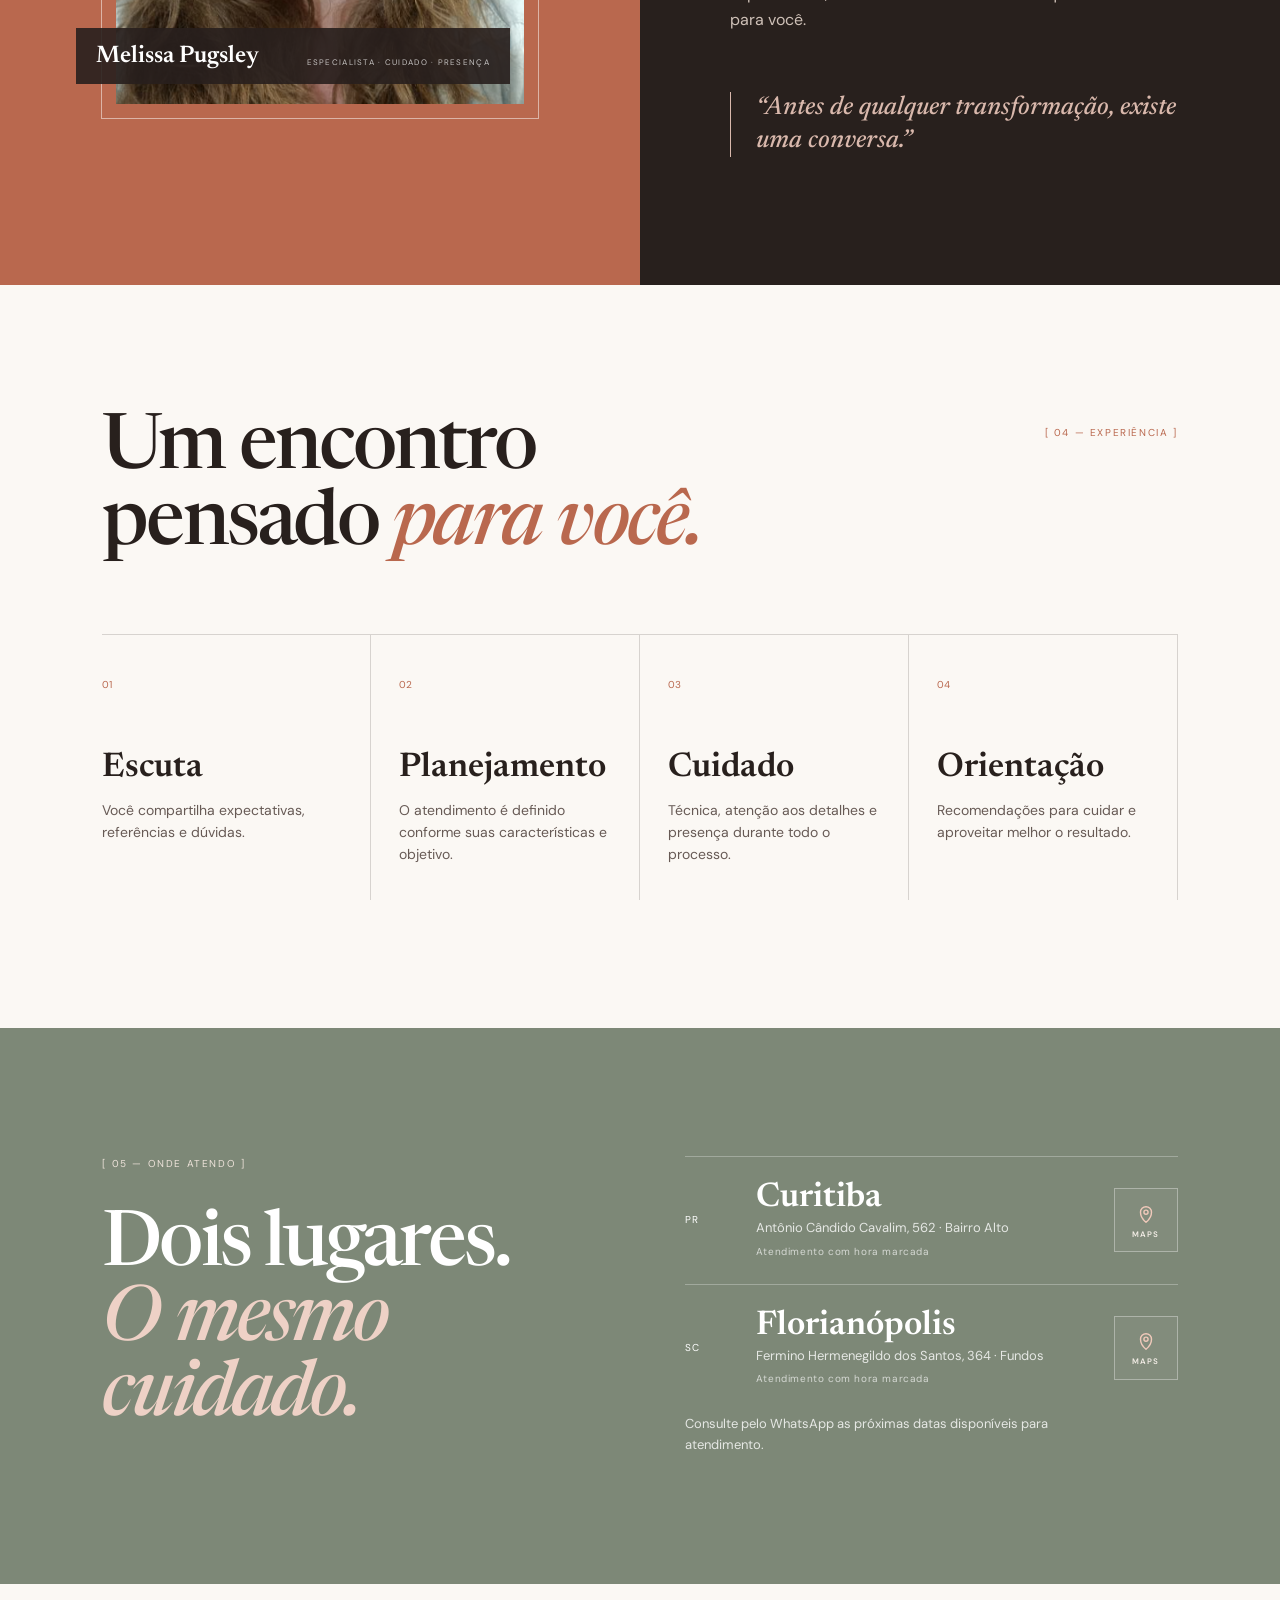
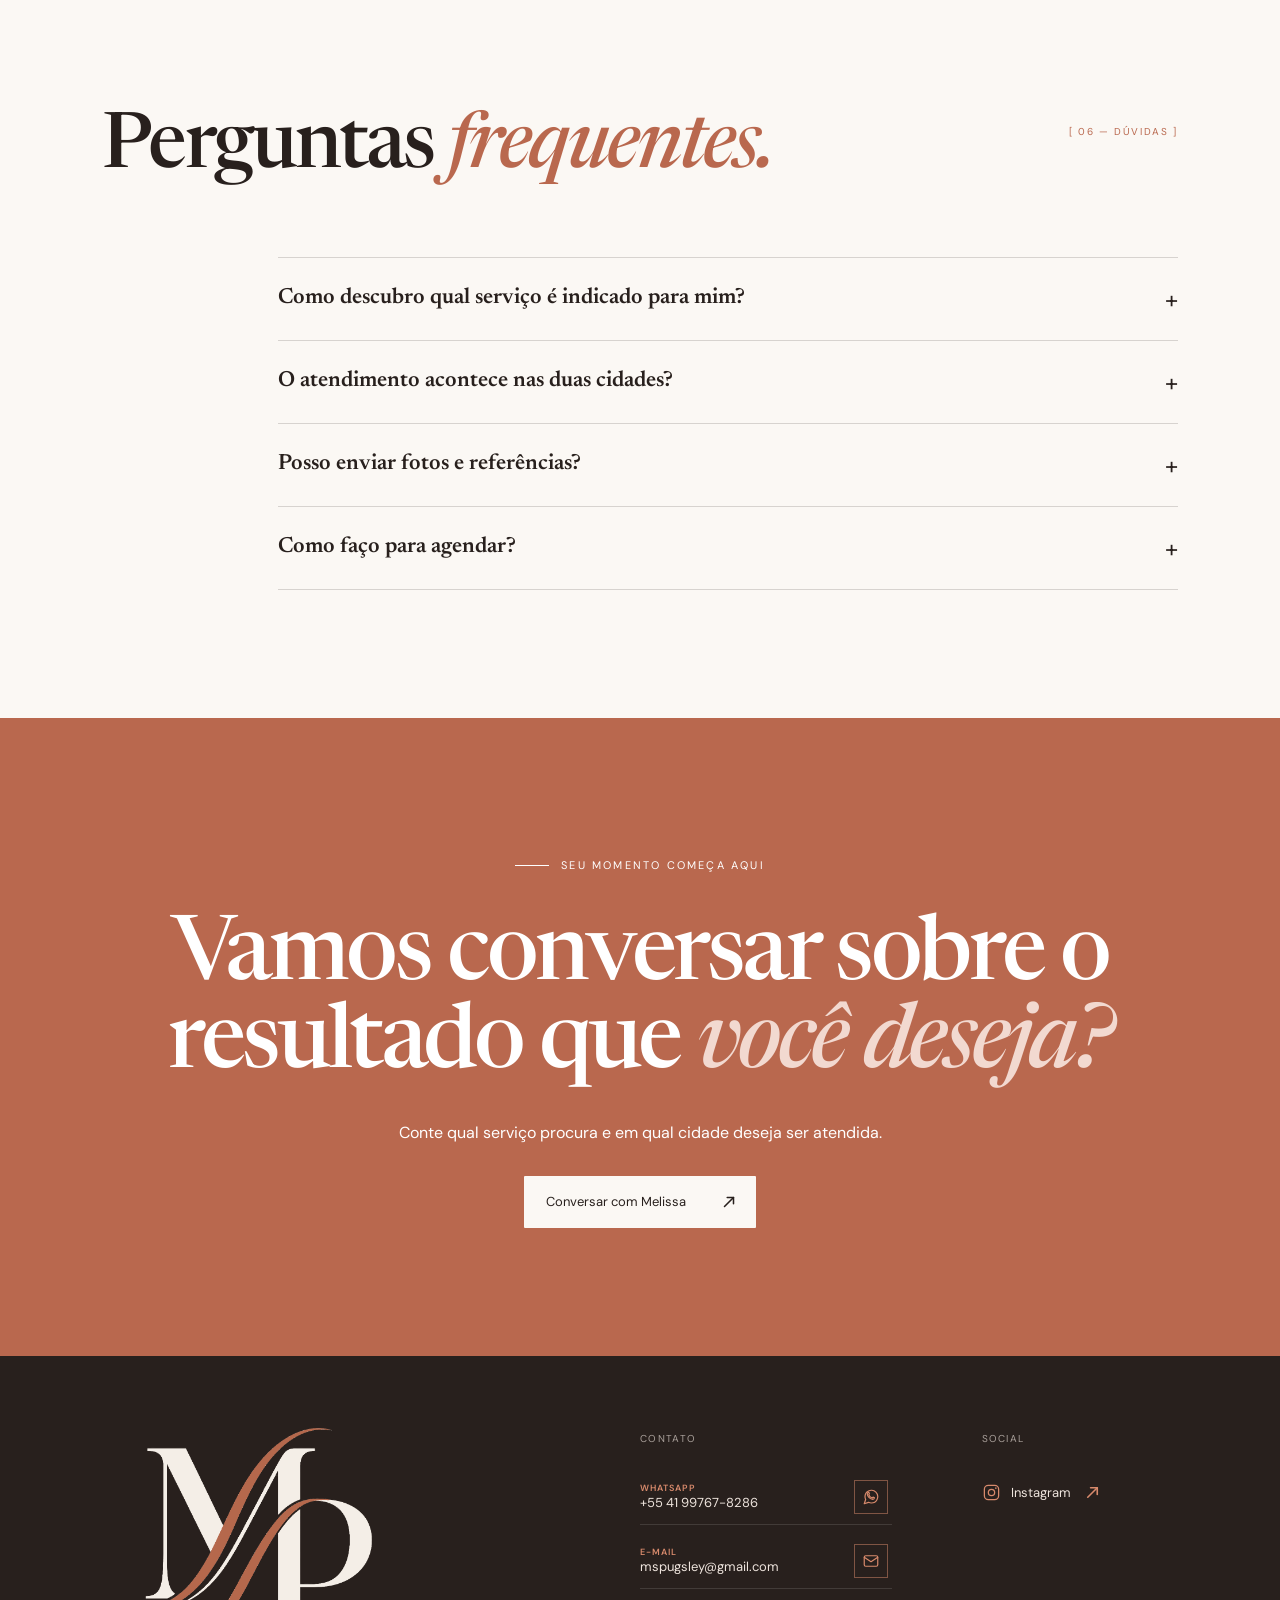
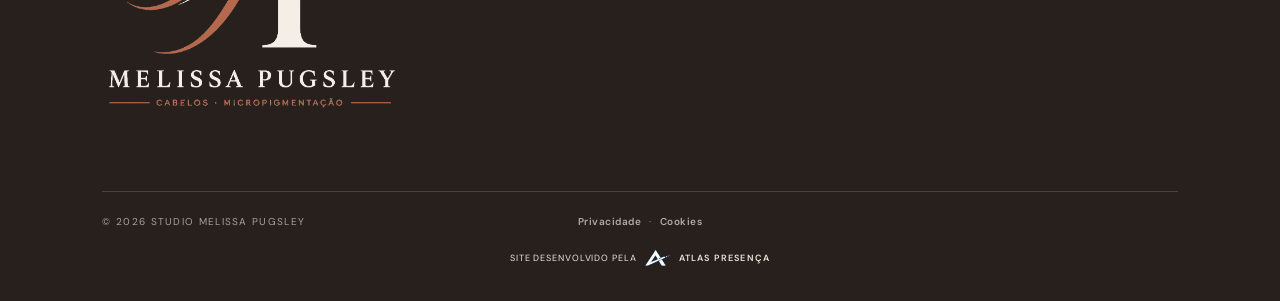
==== commit da06b780: "Força carregamento do novo marquee" ====
--- a/index.html
+++ b/index.html
@@ -208,7 +208,7 @@
     </footer>
 
     <a class="floating-whatsapp" href="https://wa.me/5541997678286?text=Ol%C3%A1%2C%20Melissa!%20Quero%20transformar%20meu%20visual%2C%20do%20meu%20jeito.%20Podemos%20conversar%3F" target="_blank" rel="noopener" aria-label="Conversar com Melissa pelo WhatsApp"><span>WhatsApp</span><b aria-hidden="true">↗</b></a>
-    <script src="./app.js?v=20260903-2" defer></script>
+    <script src="./app.js?v=20260903-3" defer></script>
     <script src="./gallery.js" defer></script>
     <script src="./refinements.js" defer></script>
   </body>
--- a/refinements.css
+++ b/refinements.css
@@ -136,3 +136,27 @@
   .contact-meta span { white-space: normal; }
   .legal-nav { width: 100%; justify-content: flex-start; }
 }
+
+/* Keep the specialties strip isolated from mobile viewport changes and restore
+   the intended calm pace. The stable track contains four full specialty cycles,
+   so 208s preserves the original ~52s pace per cycle instead of running 4× faster. */
+.marquee {
+  width: 100% !important;
+  max-width: 100vw !important;
+  overflow: hidden !important;
+  overflow: clip !important;
+}
+.marquee-track-stable {
+  animation-duration: 208s !important;
+  backface-visibility: hidden;
+  transform: translate3d(0,0,0);
+}
+@media (max-width:560px) {
+  .marquee {
+    width: 100vw !important;
+    max-width: 100vw !important;
+  }
+  .marquee-track-stable {
+    animation-duration: 208s !important;
+  }
+}
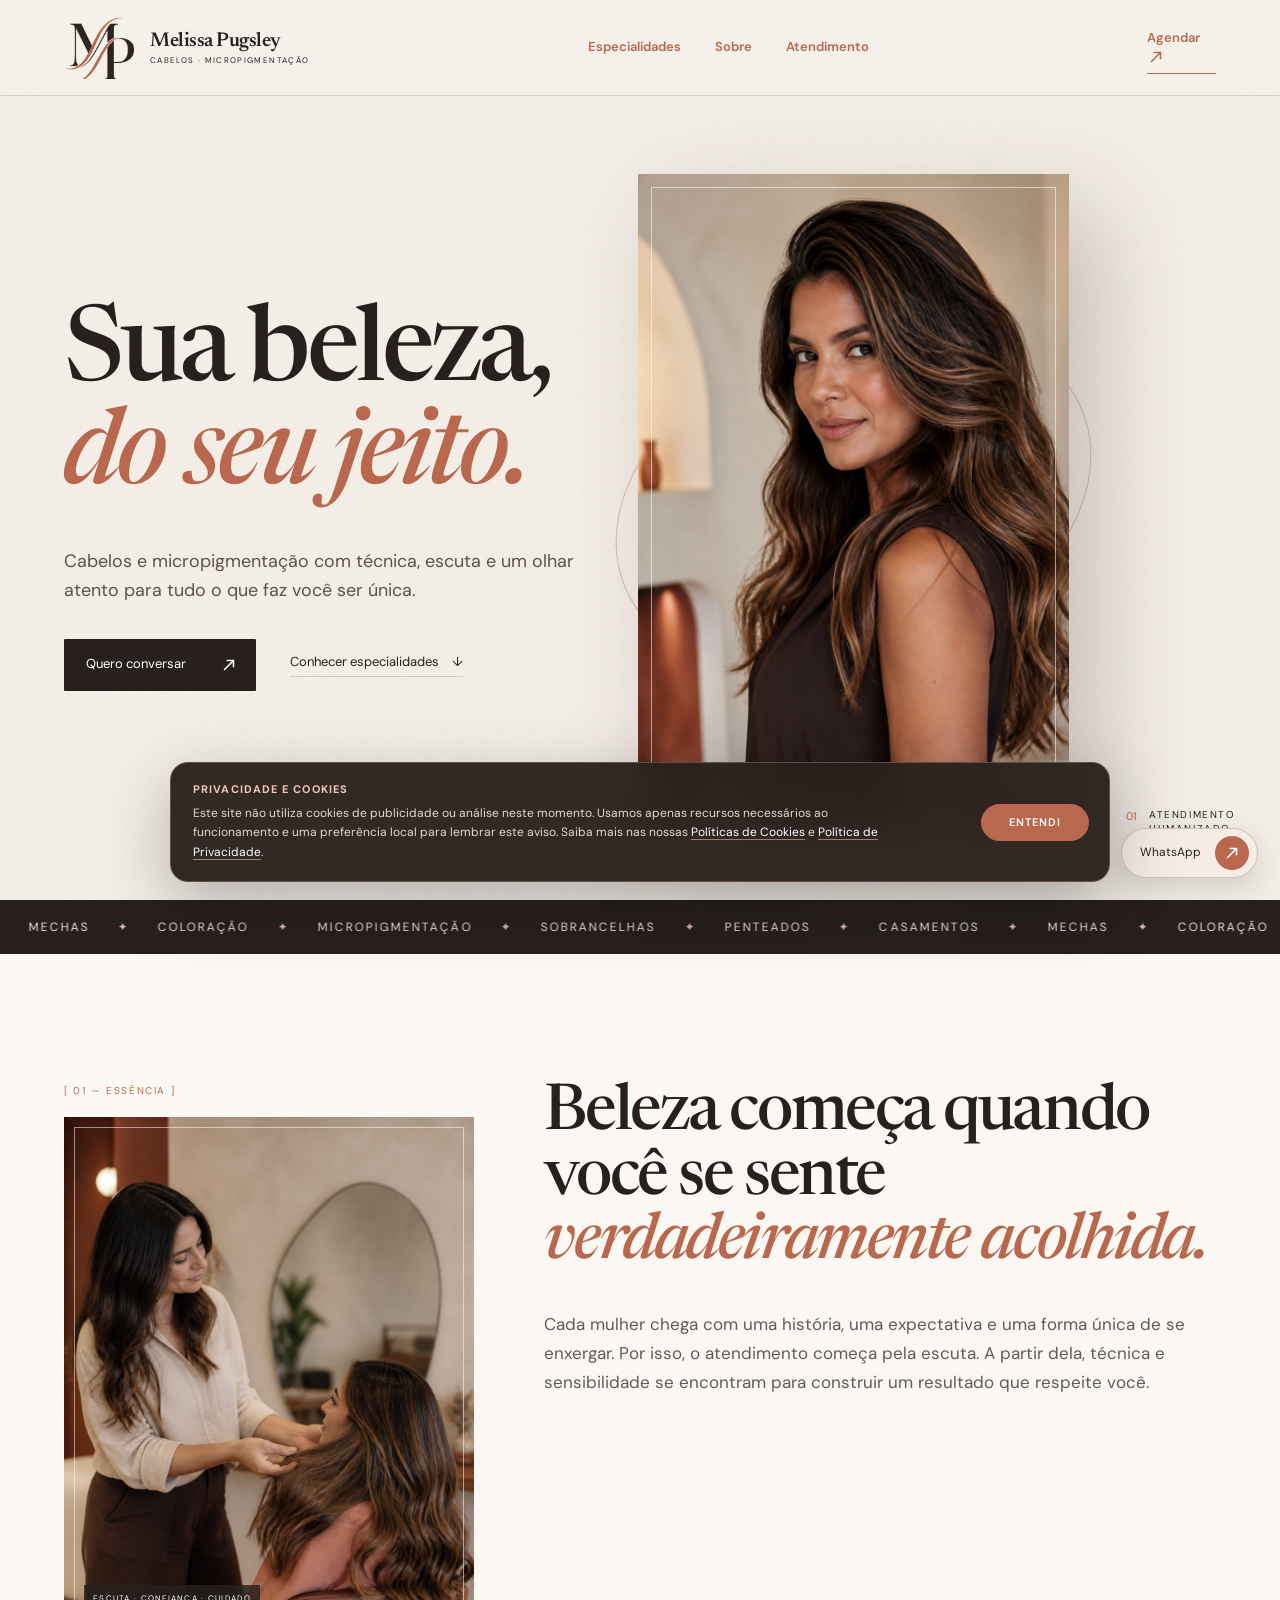
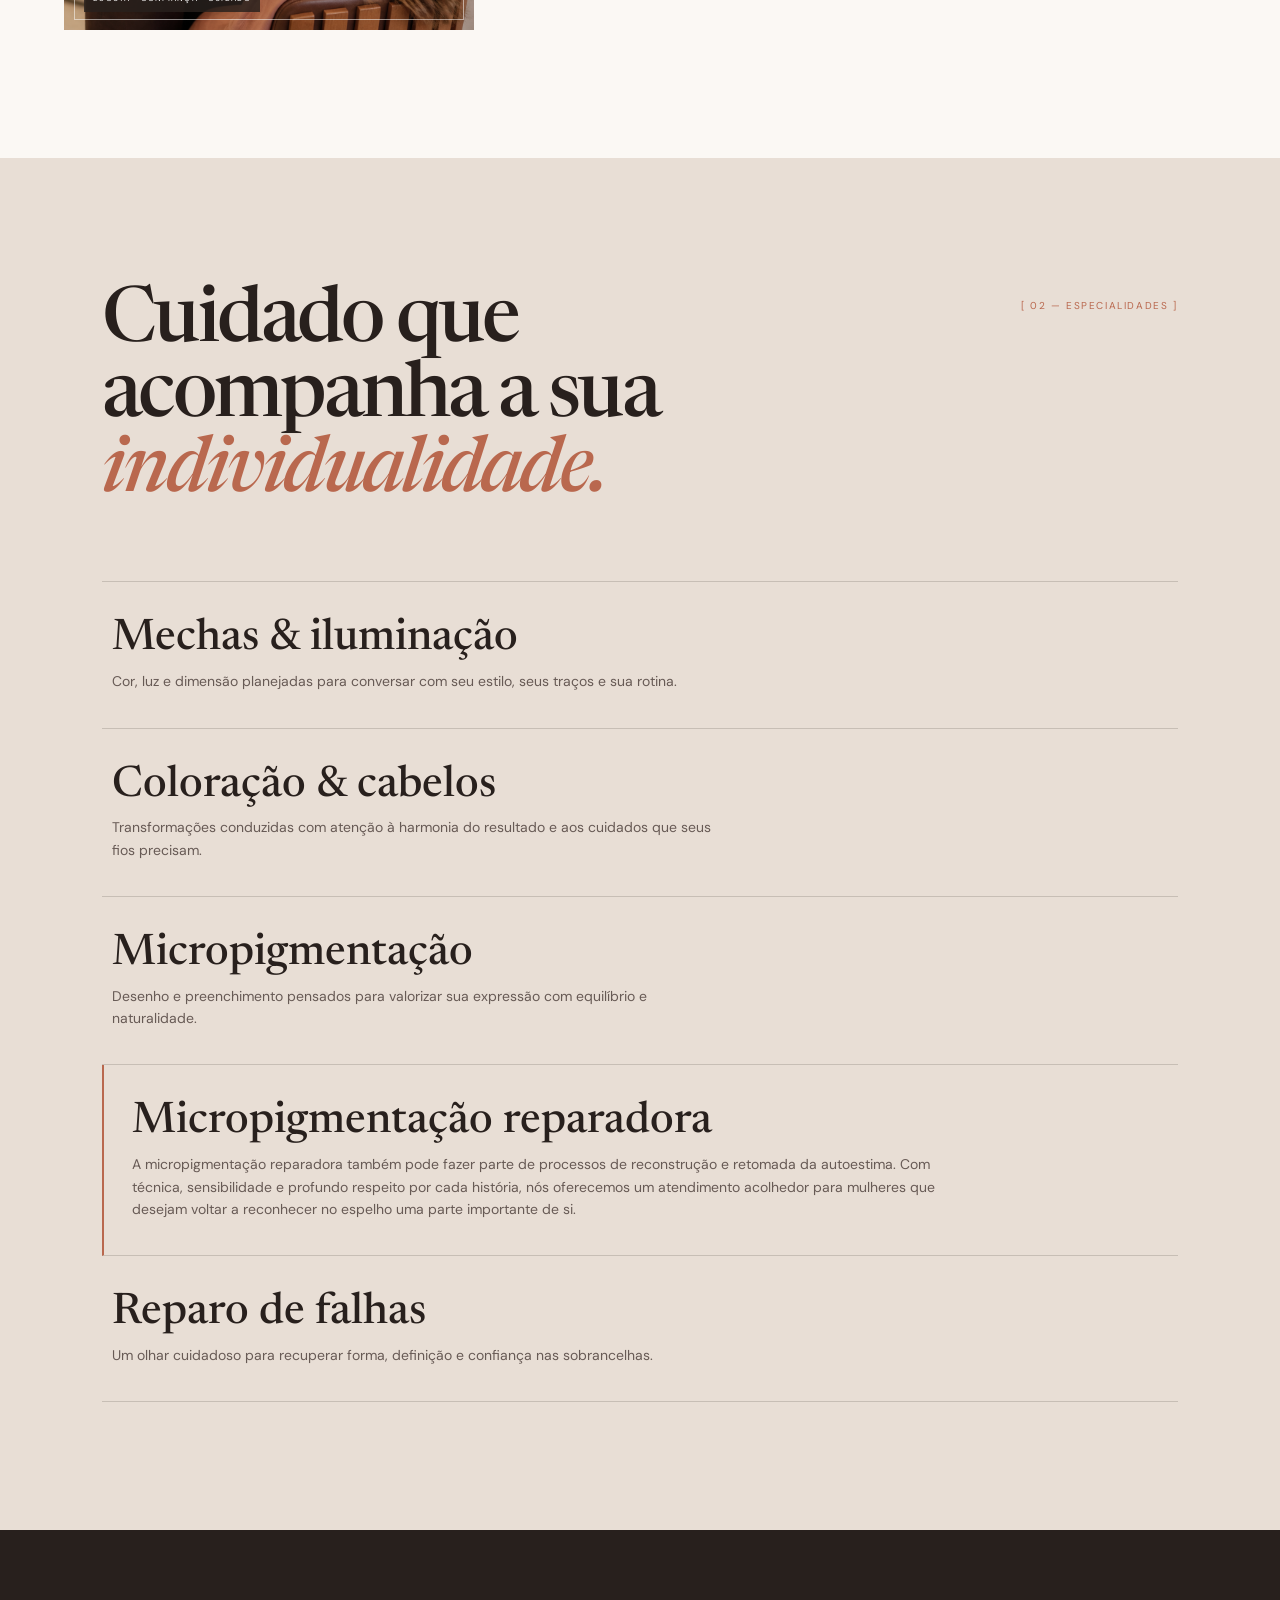
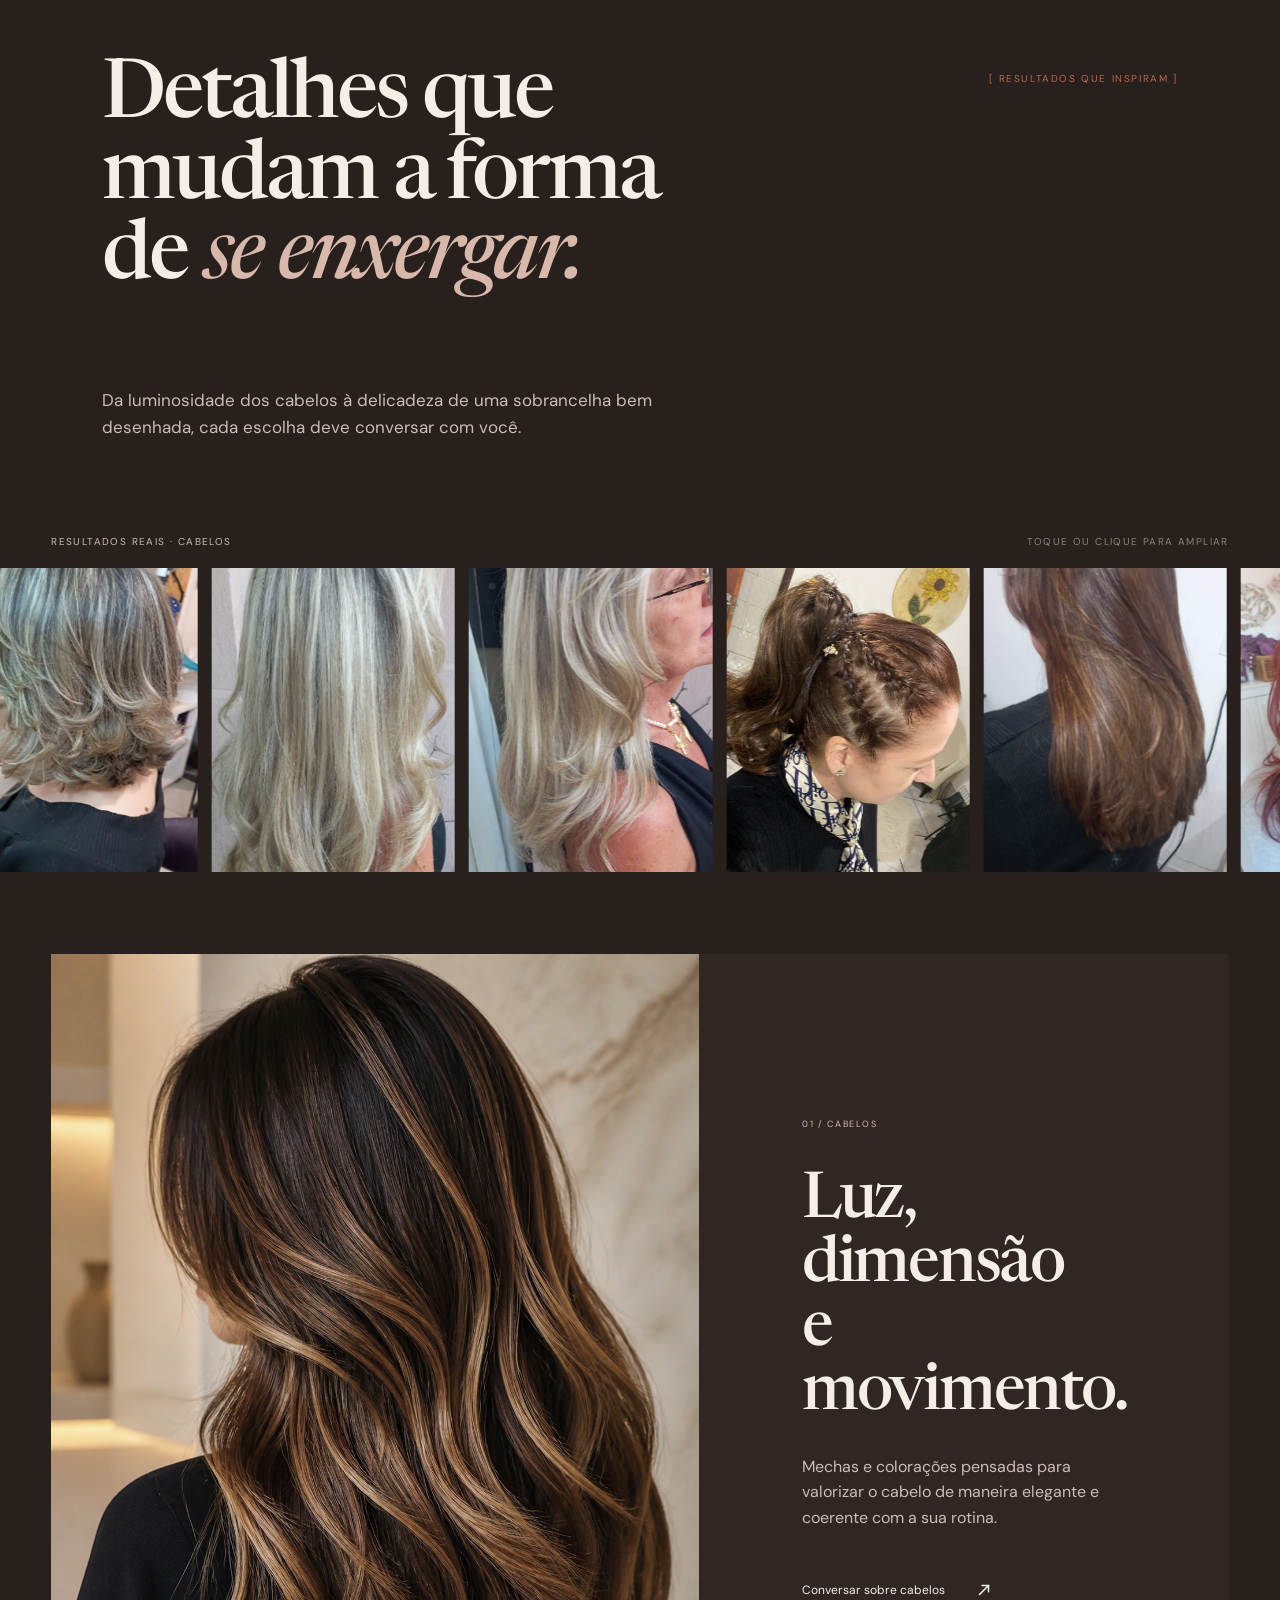
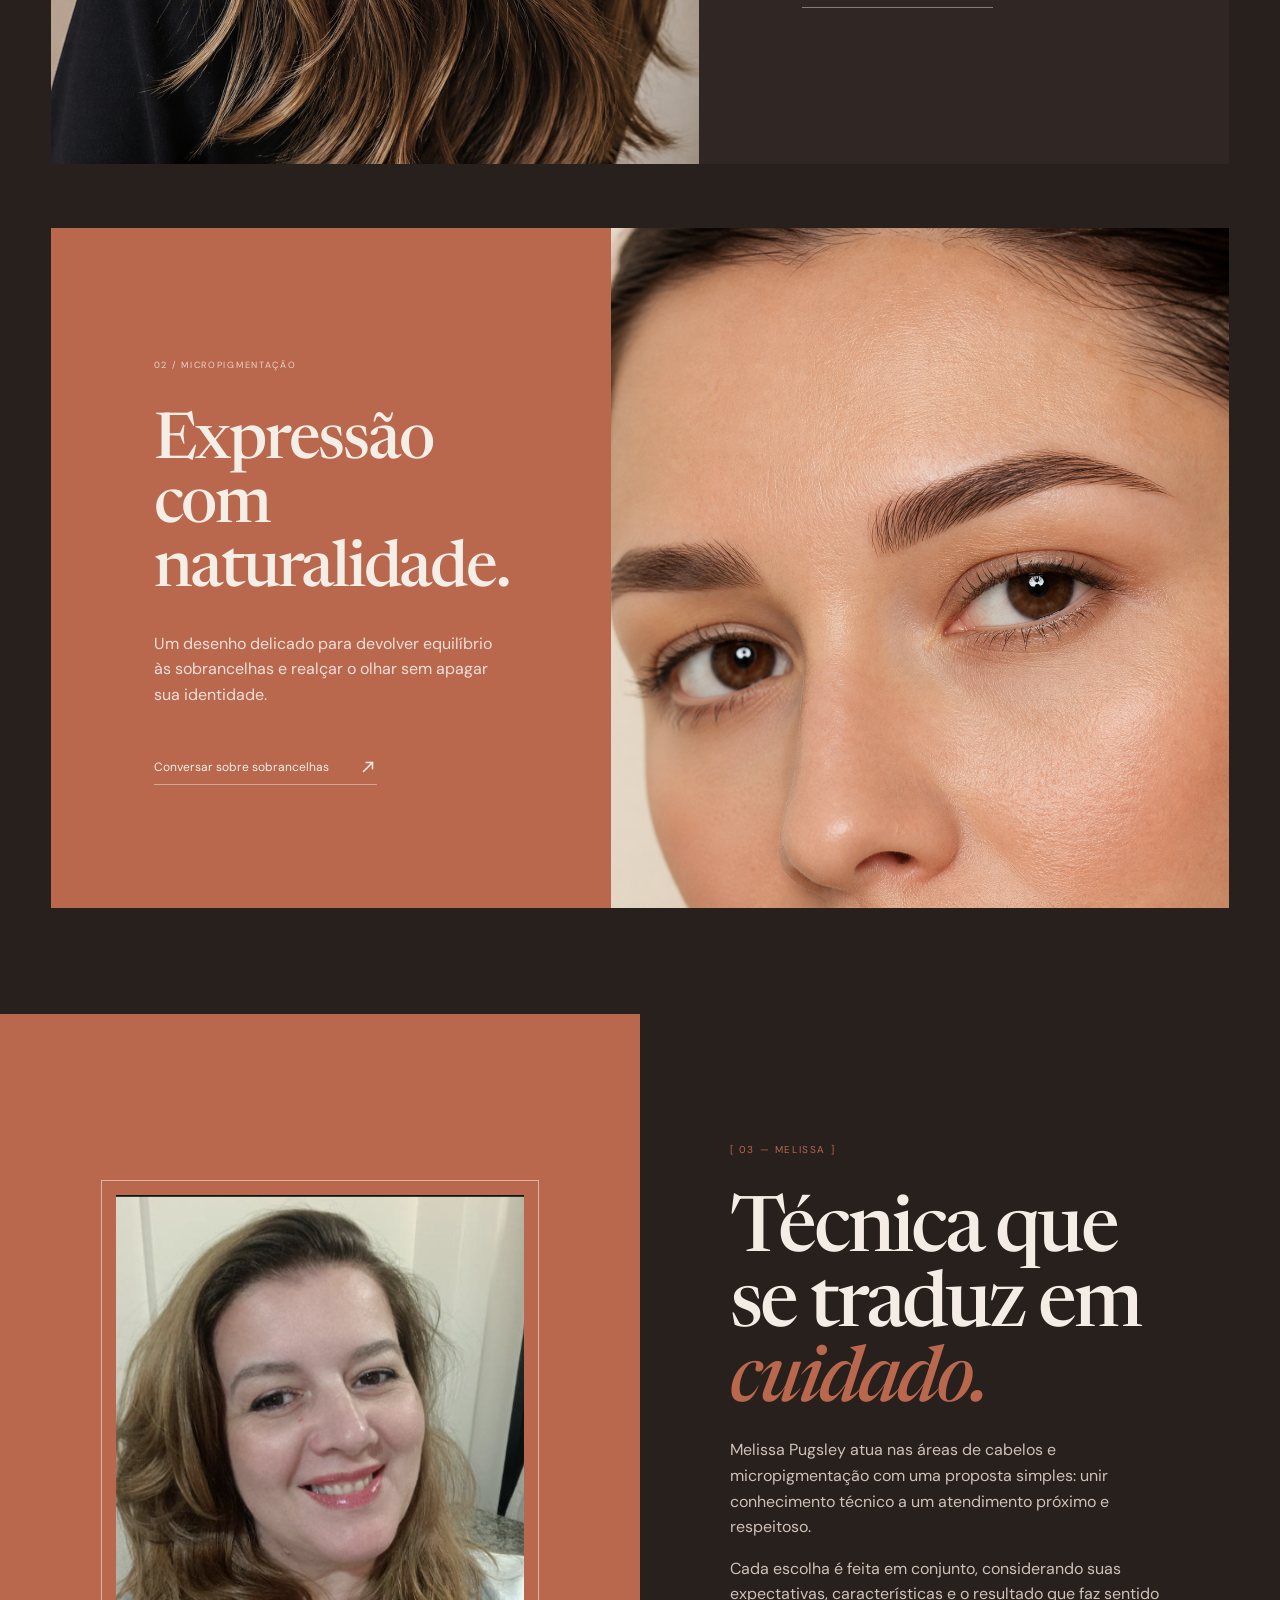
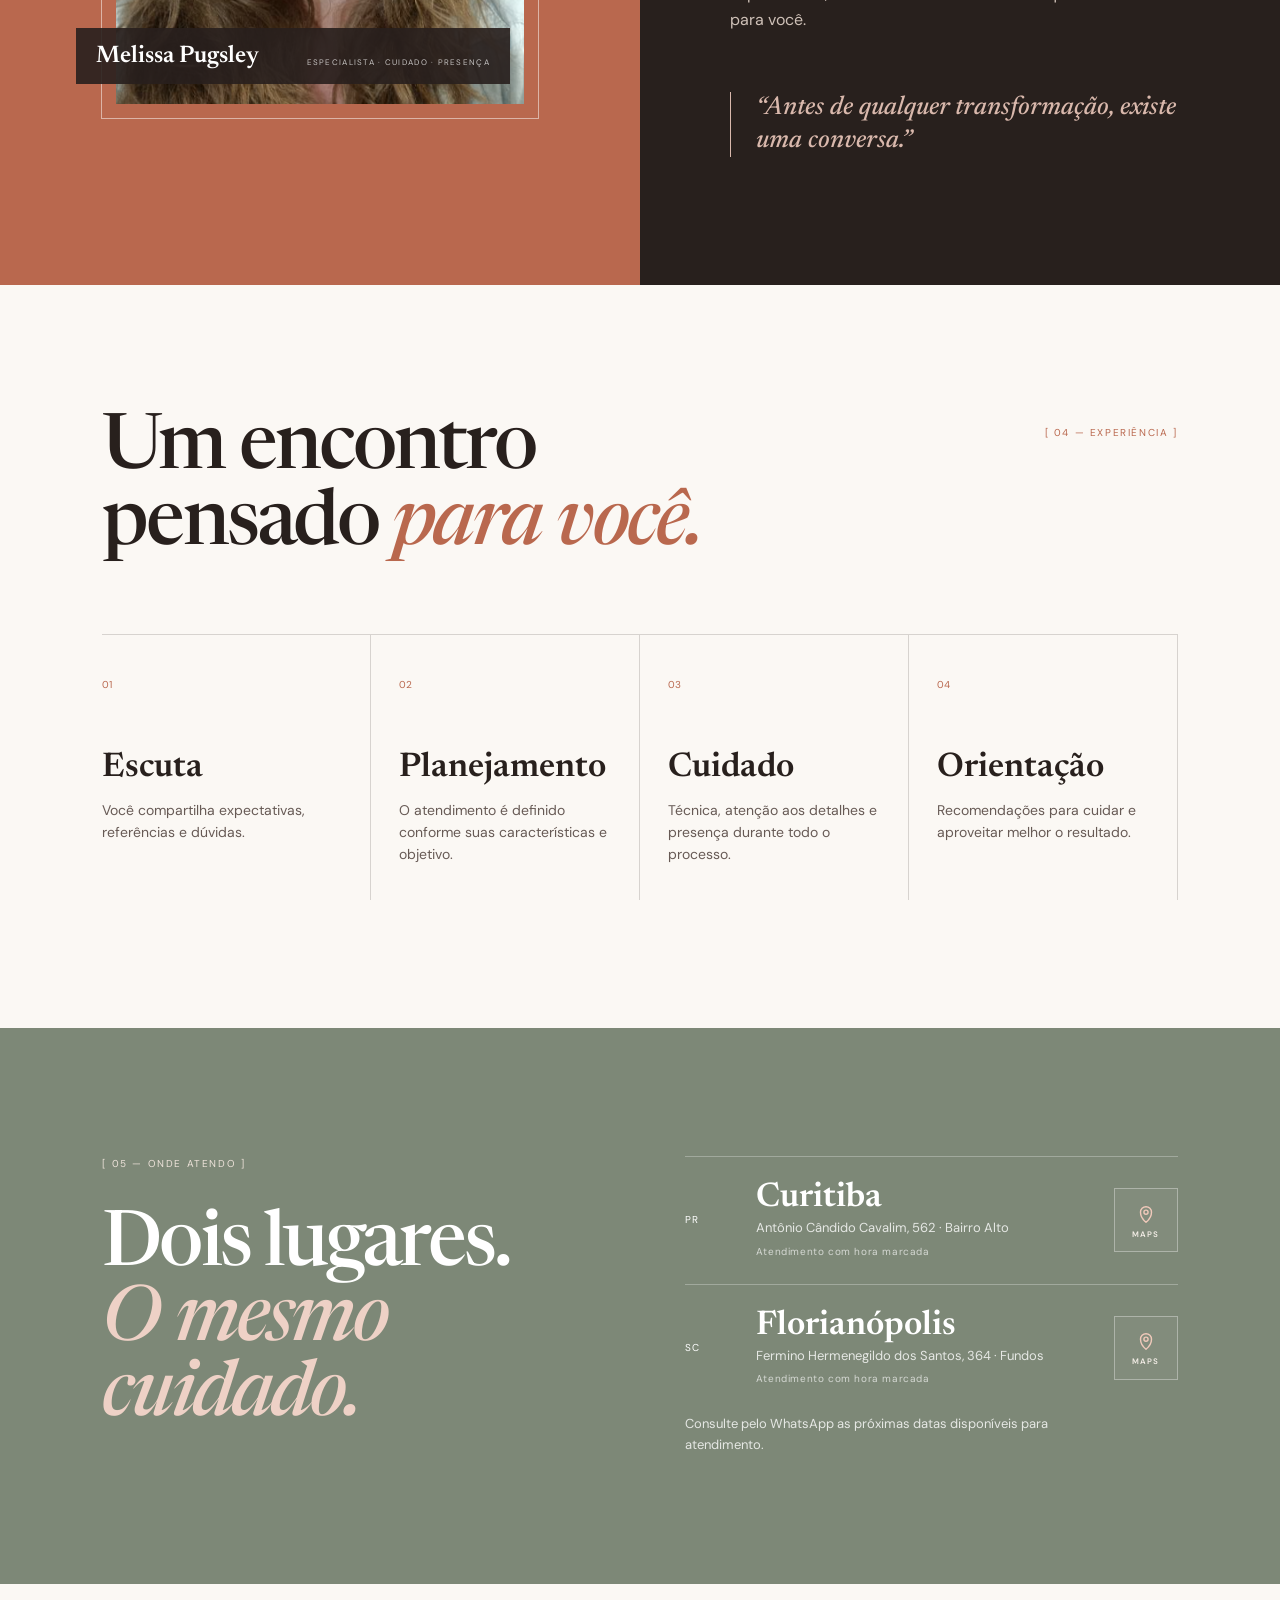
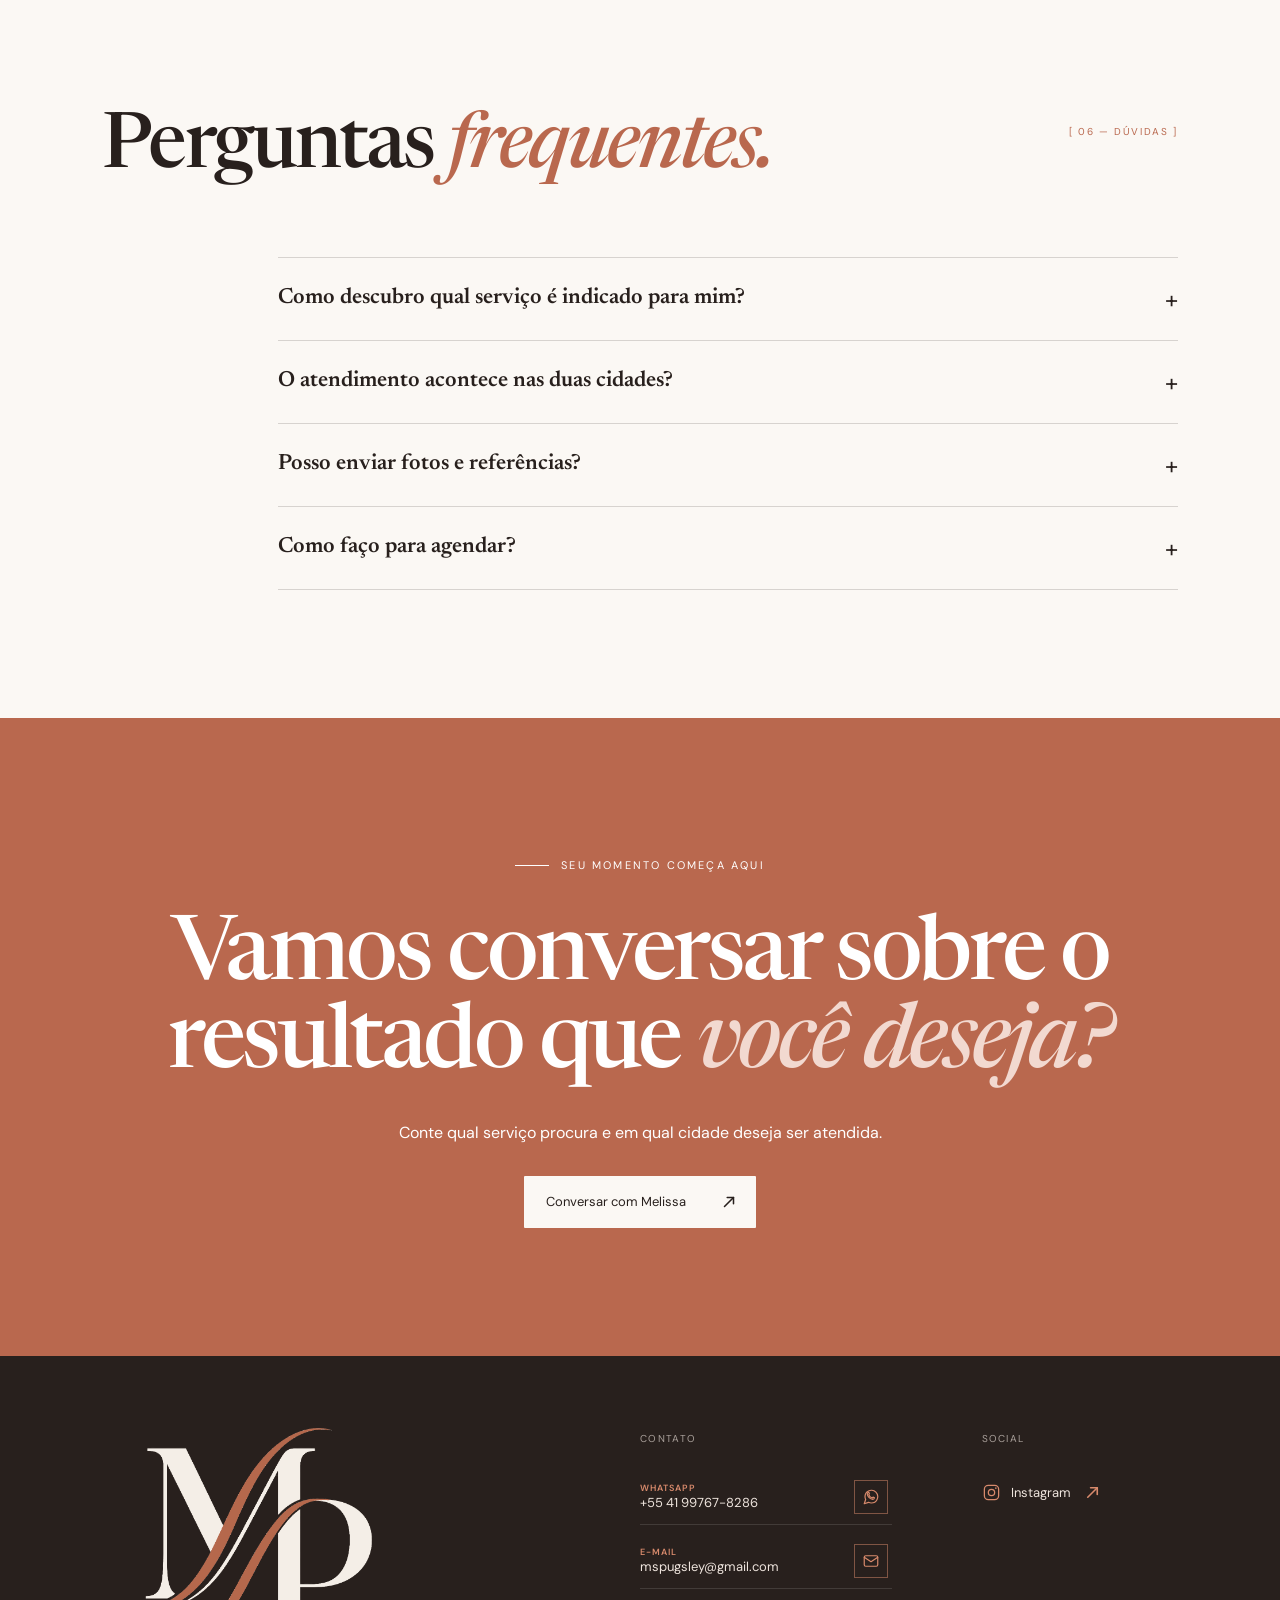
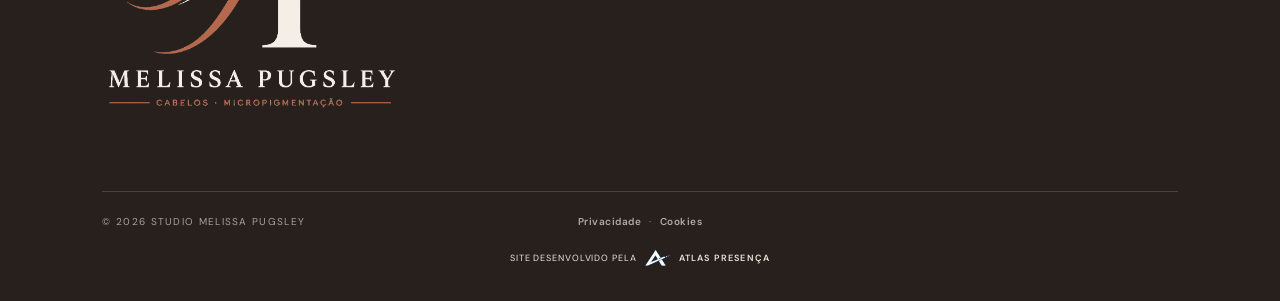
==== commit 5ce0706d: "Atualiza cache da galeria" ====
--- a/index.html
+++ b/index.html
@@ -209,7 +209,7 @@
 
     <a class="floating-whatsapp" href="https://wa.me/5541997678286?text=Ol%C3%A1%2C%20Melissa!%20Quero%20transformar%20meu%20visual%2C%20do%20meu%20jeito.%20Podemos%20conversar%3F" target="_blank" rel="noopener" aria-label="Conversar com Melissa pelo WhatsApp"><span>WhatsApp</span><b aria-hidden="true">↗</b></a>
     <script src="./app.js?v=20260903-3" defer></script>
-    <script src="./gallery.js" defer></script>
+    <script src="./gallery.js?v=20260903-2" defer></script>
     <script src="./refinements.js" defer></script>
   </body>
 </html>
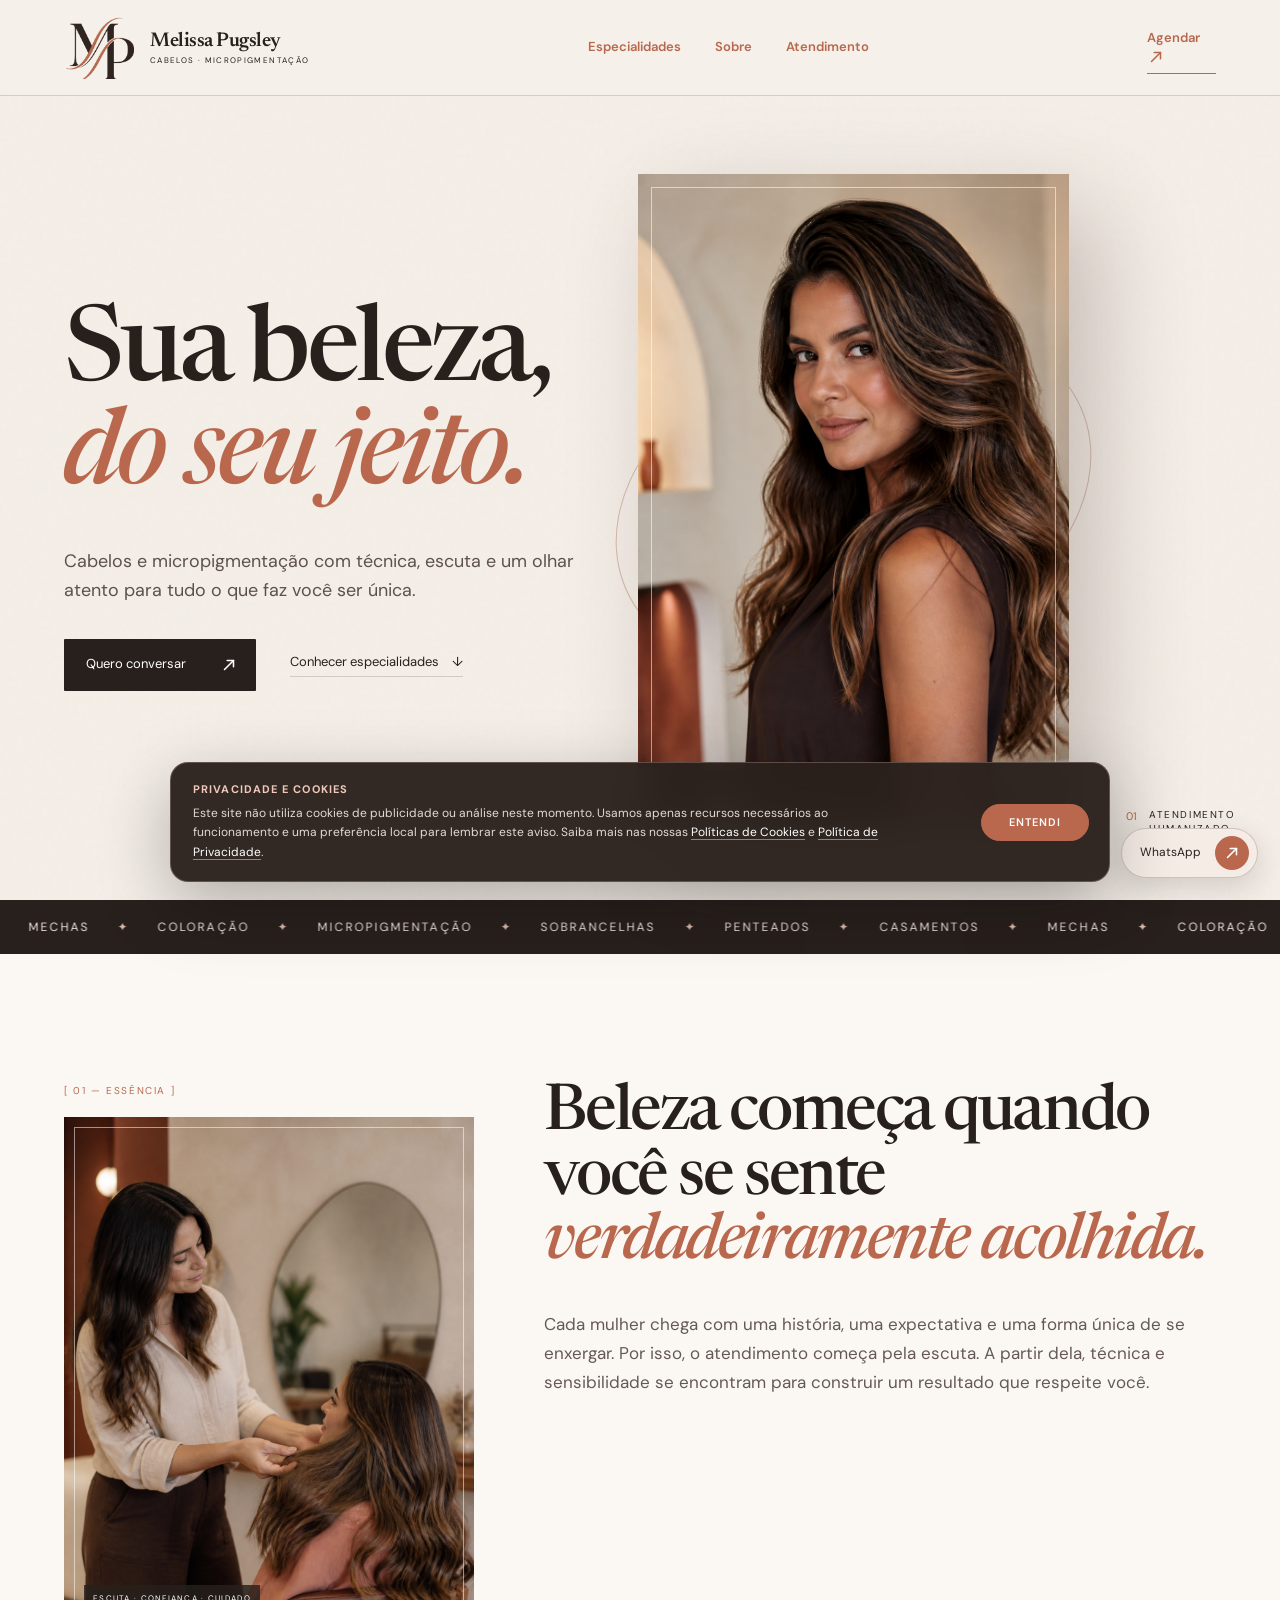
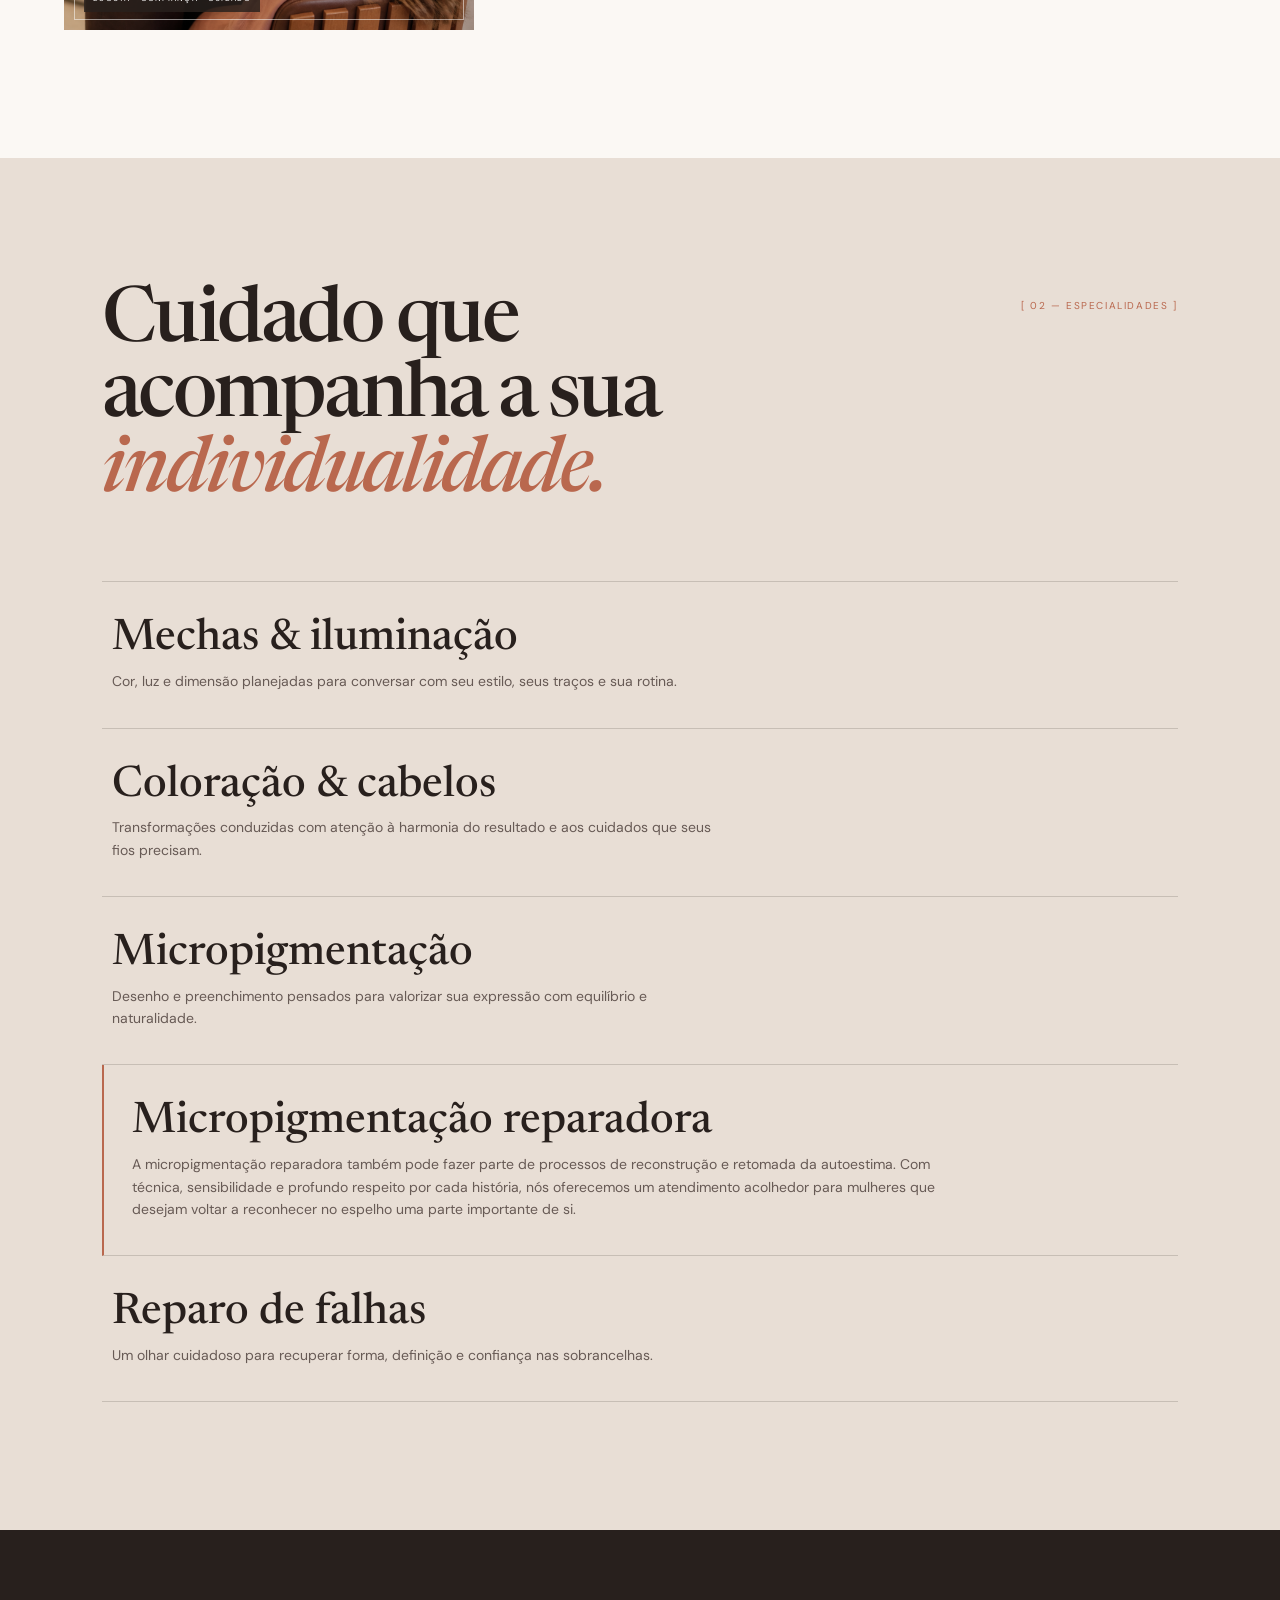
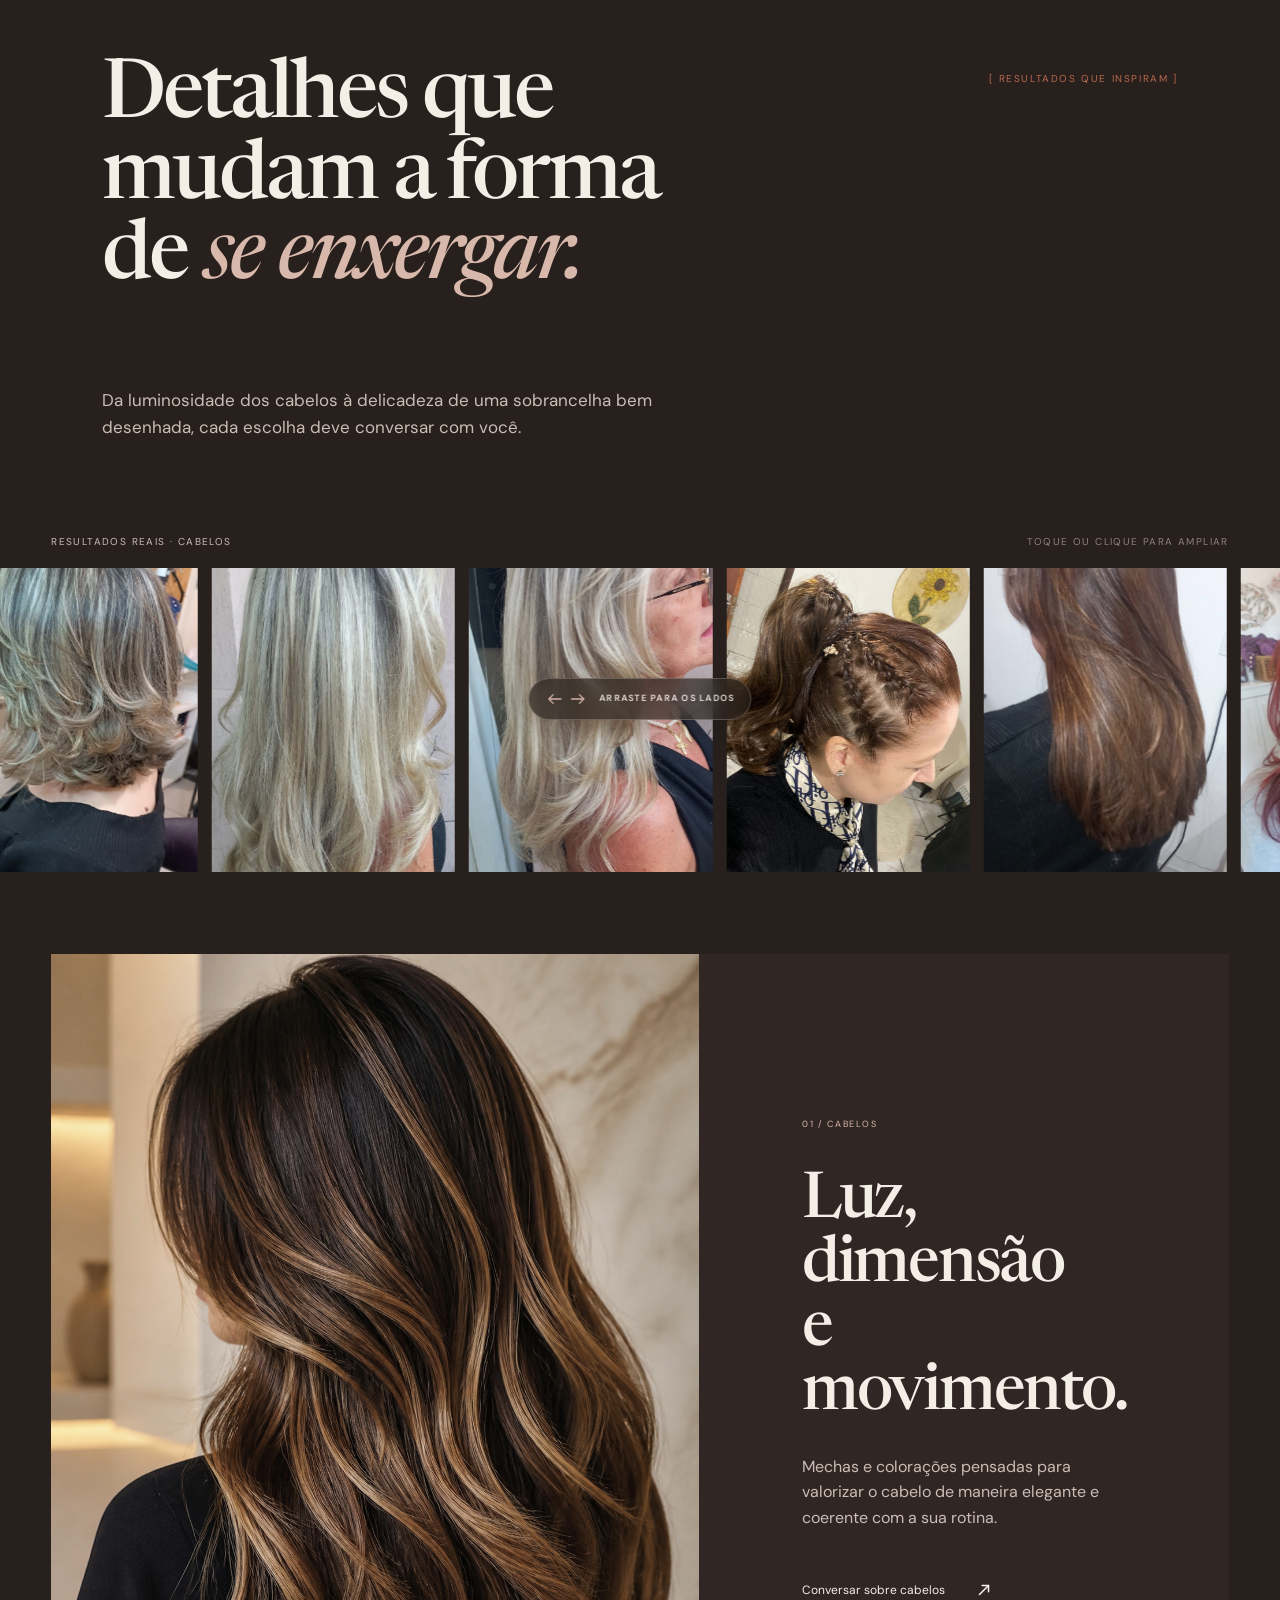
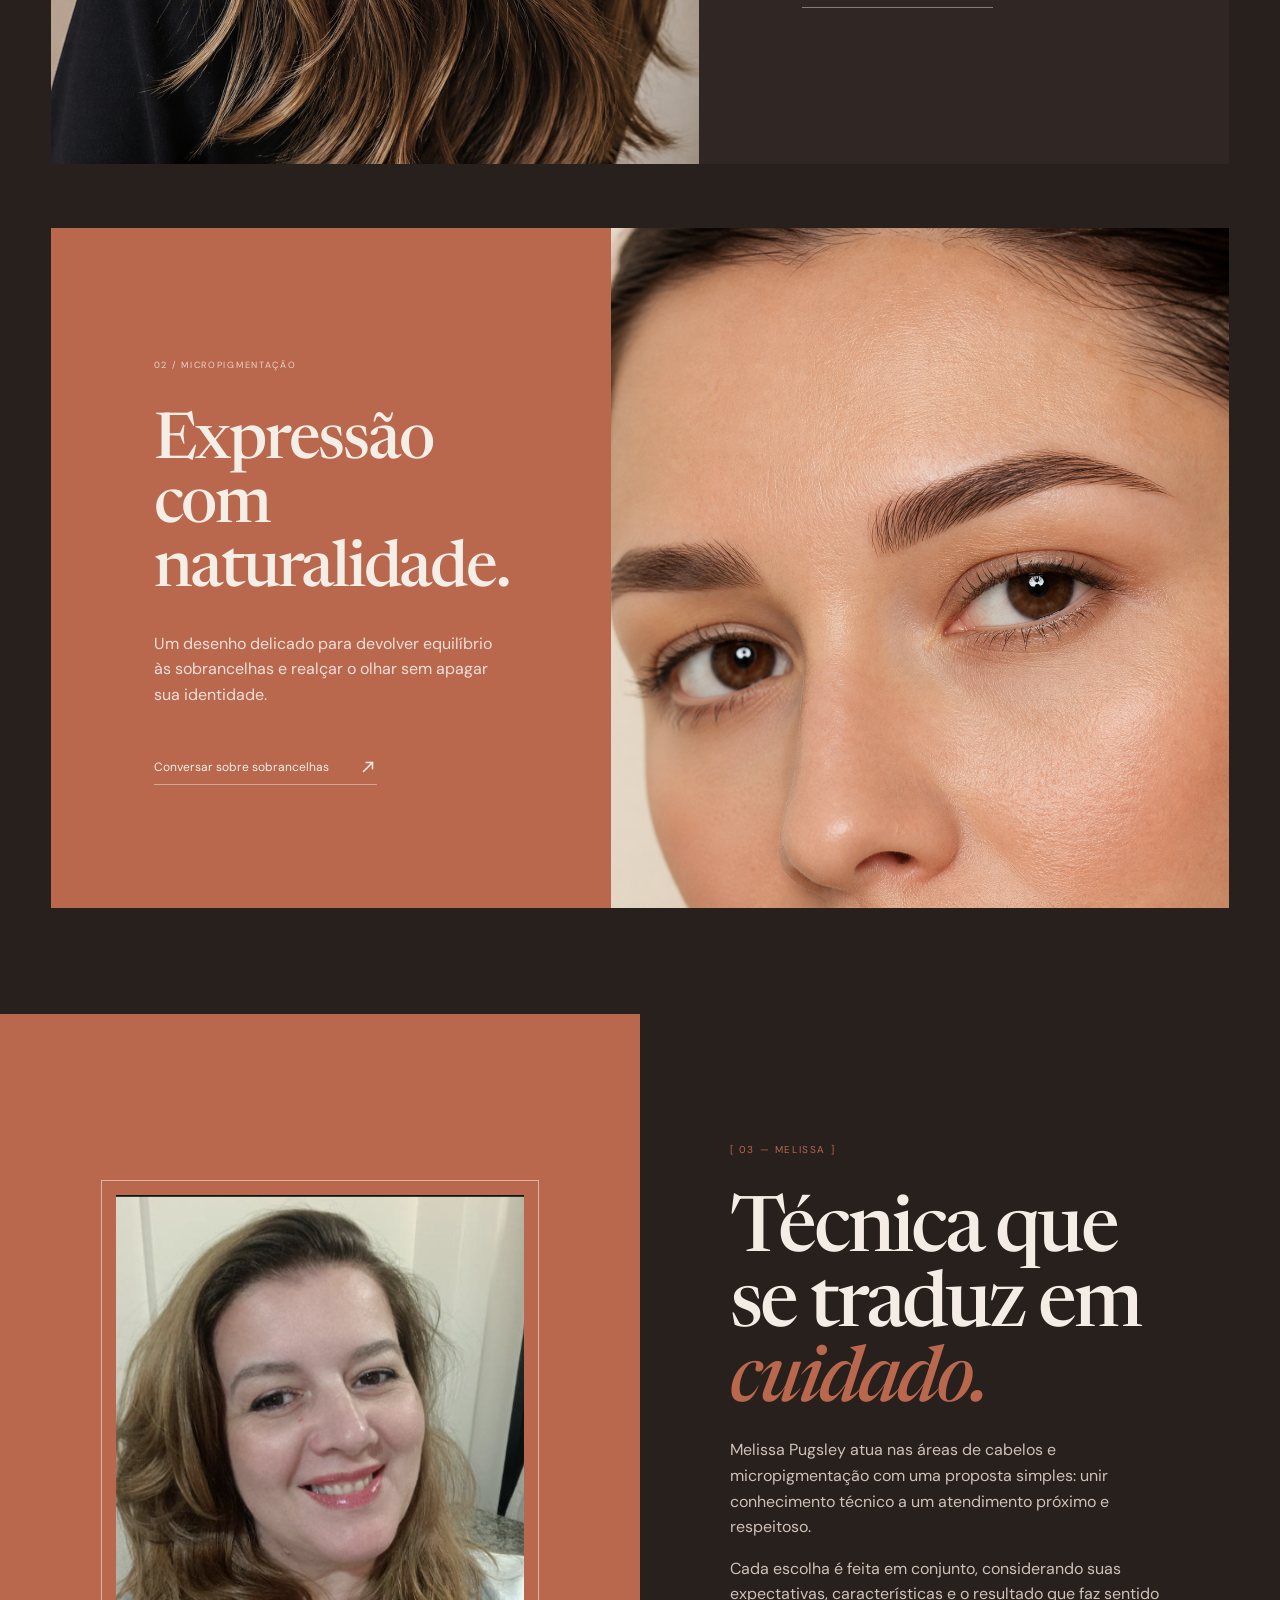
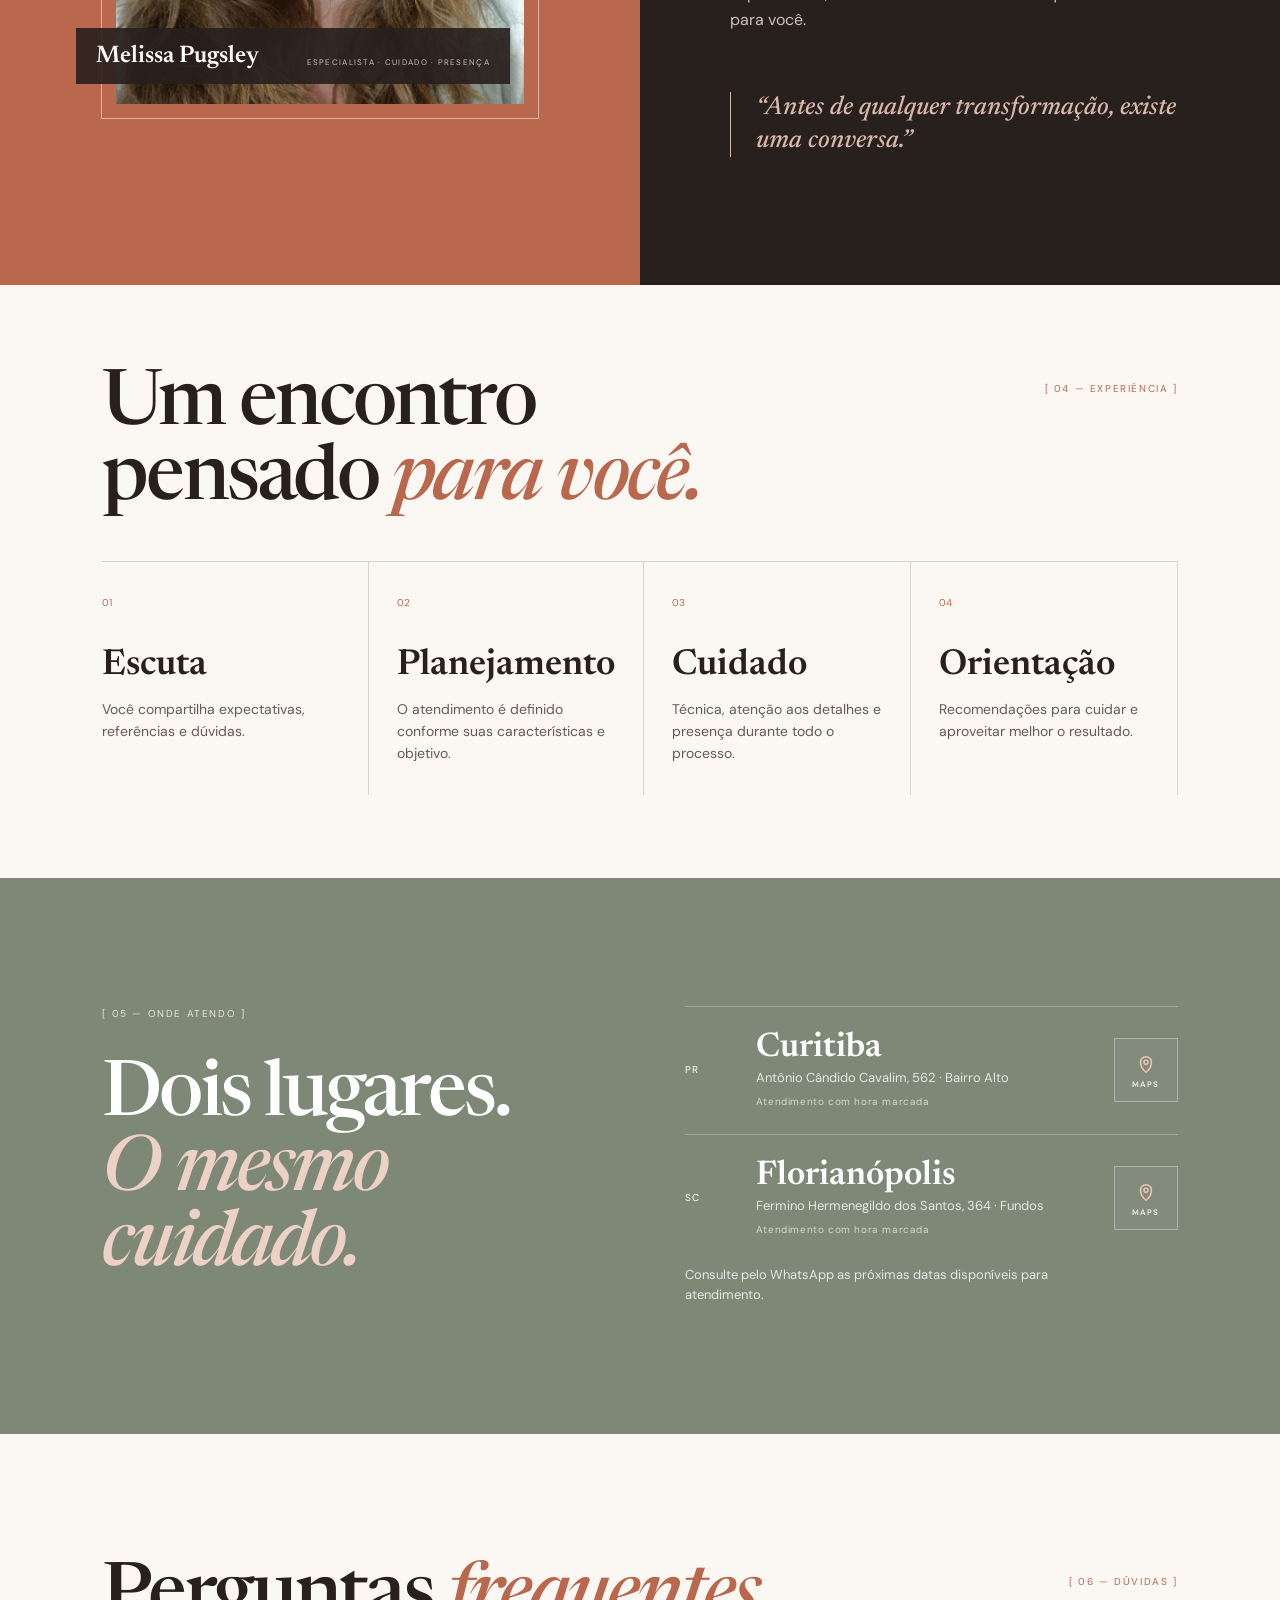
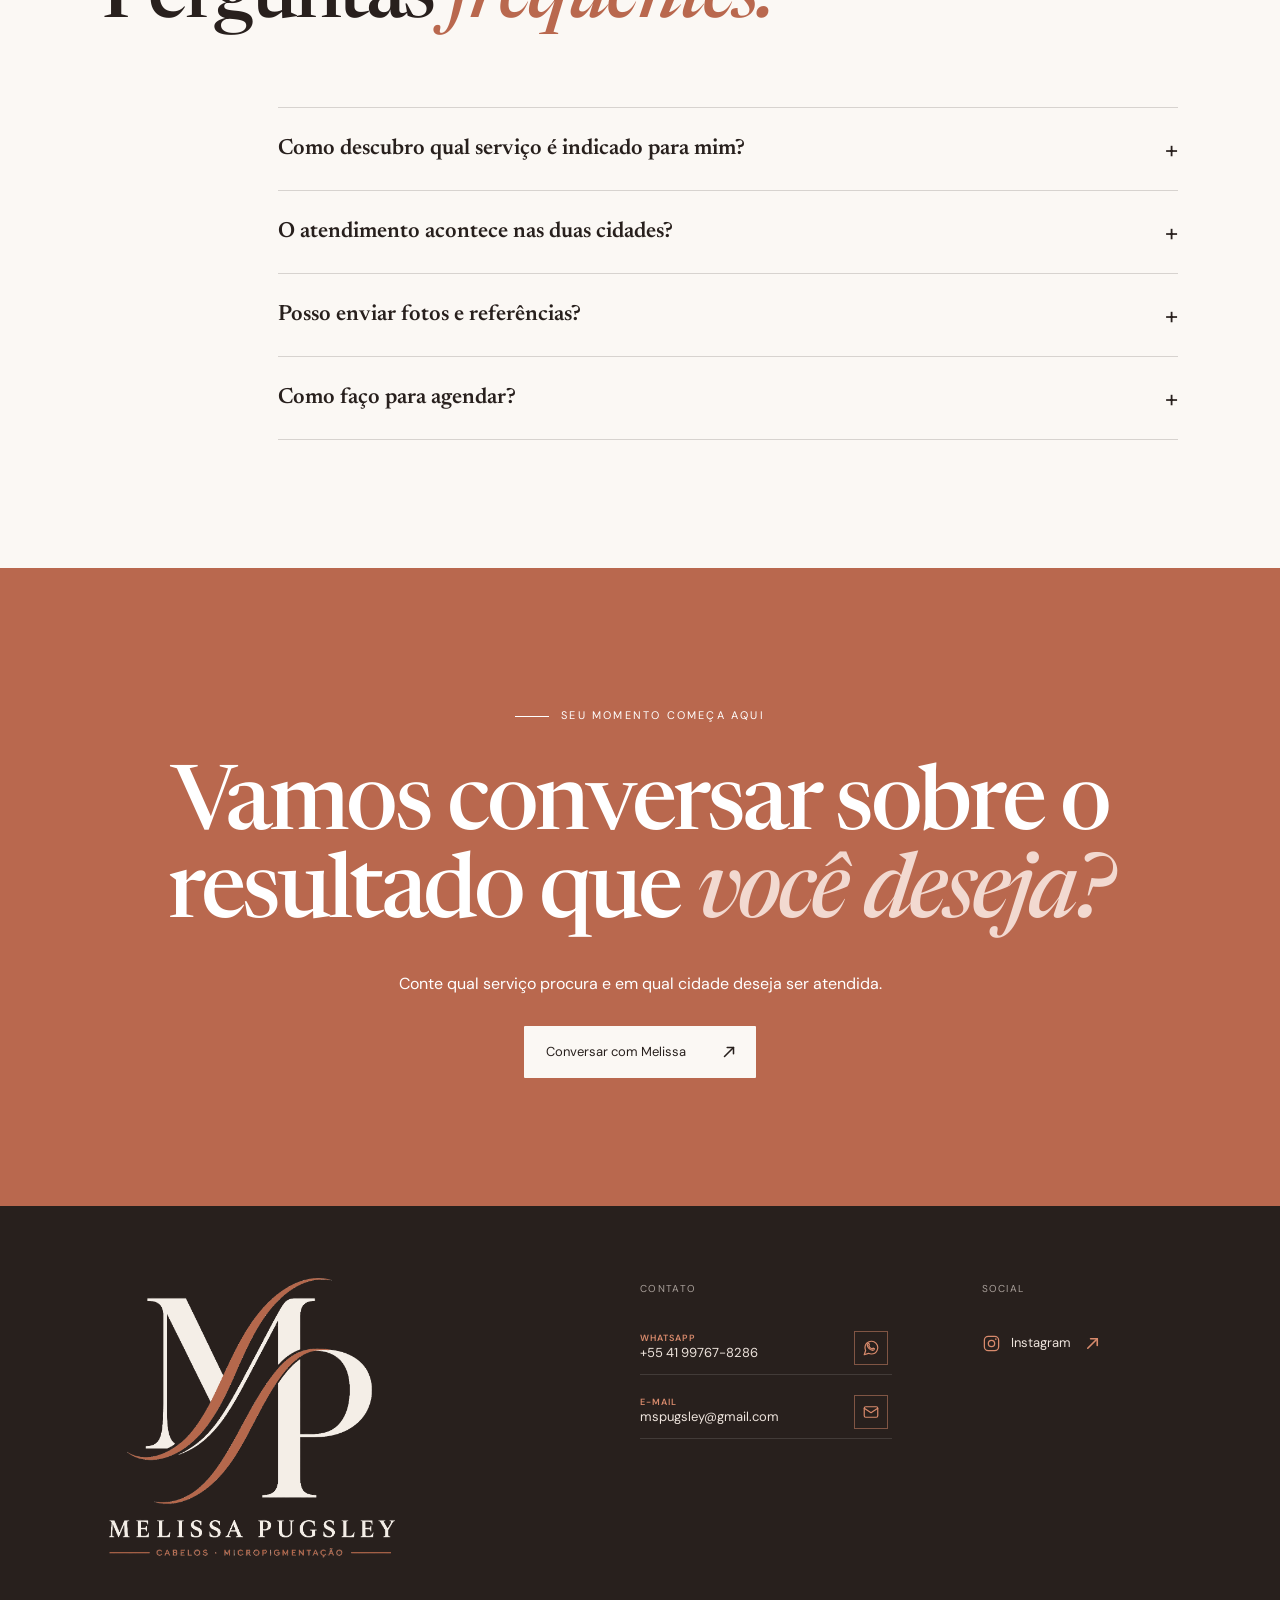
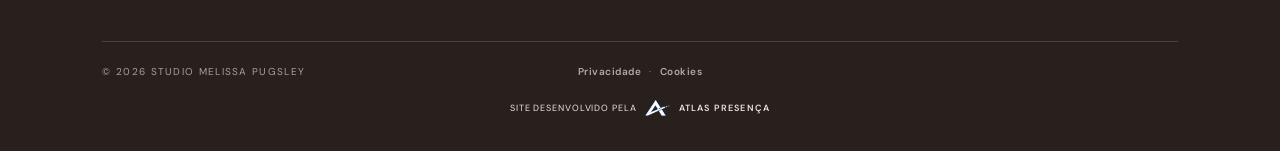
==== commit c9d57961: "Força atualização dos refinamentos mobile" ====
--- a/index.html
+++ b/index.html
@@ -13,7 +13,7 @@
     <link rel="preconnect" href="https://fonts.gstatic.com" crossorigin />
     <link href="https://fonts.googleapis.com/css2?family=DM+Sans:wght@400;500;600&family=Newsreader:ital,opsz,wght@0,6..72,500;0,6..72,600;1,6..72,500&display=swap" rel="stylesheet" />
     <link rel="stylesheet" href="./styles.css" />
-    <link rel="stylesheet" href="./refinements.css" />
+    <link rel="stylesheet" href="./refinements.css?v=20260903-2" />
   </head>
   <body>
     <a class="skip-link" href="#conteudo">Ir para o conteúdo</a>
@@ -210,6 +210,6 @@
     <a class="floating-whatsapp" href="https://wa.me/5541997678286?text=Ol%C3%A1%2C%20Melissa!%20Quero%20transformar%20meu%20visual%2C%20do%20meu%20jeito.%20Podemos%20conversar%3F" target="_blank" rel="noopener" aria-label="Conversar com Melissa pelo WhatsApp"><span>WhatsApp</span><b aria-hidden="true">↗</b></a>
     <script src="./app.js?v=20260903-3" defer></script>
     <script src="./gallery.js?v=20260903-2" defer></script>
-    <script src="./refinements.js" defer></script>
+    <script src="./refinements.js?v=20260903-2" defer></script>
   </body>
 </html>
--- a/refinements.css
+++ b/refinements.css
@@ -115,6 +115,72 @@
 .legal-nav a:hover,
 .legal-nav a:focus-visible { color: #f0c9ba; }
 
+/* Compact experience section: same hierarchy, less empty vertical space. */
+.process.section-pad {
+  padding-top: clamp(56px,6.5vw,98px) !important;
+  padding-bottom: clamp(56px,6.5vw,98px) !important;
+}
+.process .section-heading { margin-bottom: 42px !important; }
+.process-grid li {
+  min-height: 205px !important;
+  padding-top: 26px !important;
+  padding-bottom: 16px !important;
+}
+.process-grid h3 {
+  margin-top: 34px !important;
+  margin-bottom: 11px !important;
+  font-size: clamp(29px,2.8vw,36px) !important;
+}
+
+/* One-time drag cue shown when the results gallery enters the viewport. */
+.gallery-drag-hint {
+  position: absolute;
+  z-index: 12;
+  left: 50%;
+  top: 50%;
+  transform: translate(-50%,-50%) scale(.96);
+  display: inline-flex;
+  align-items: center;
+  gap: 12px;
+  min-height: 42px;
+  padding: 9px 16px;
+  border: 1px solid rgba(244,238,231,.24);
+  border-radius: 999px;
+  background: rgba(40,32,29,.72);
+  color: #f4eee7;
+  box-shadow: 0 12px 34px rgba(0,0,0,.22);
+  backdrop-filter: blur(10px);
+  -webkit-backdrop-filter: blur(10px);
+  font-size: 9px;
+  font-weight: 600;
+  letter-spacing: .14em;
+  text-transform: uppercase;
+  opacity: 0;
+  visibility: hidden;
+  pointer-events: none;
+  transition: opacity .32s ease, transform .32s ease, visibility .32s ease;
+}
+.gallery-drag-hint svg {
+  width: 42px;
+  height: 18px;
+  fill: none;
+  stroke: #d9b8ac;
+  stroke-width: 1.5;
+  stroke-linecap: round;
+  stroke-linejoin: round;
+}
+.gallery-drag-hint.is-visible {
+  opacity: .92;
+  visibility: visible;
+  transform: translate(-50%,-50%) scale(1);
+}
+.gallery-drag-hint.is-visible svg { animation: drag-hint-sway 1.25s ease-in-out 2; }
+@keyframes drag-hint-sway {
+  0%,100% { transform: translateX(0); }
+  35% { transform: translateX(-4px); }
+  70% { transform: translateX(4px); }
+}
+
 @media (max-width:900px) {
   footer {
     grid-template-columns: 1fr 1fr !important;
@@ -124,6 +190,7 @@
   .footer-contact,
   footer > div:nth-of-type(3) { justify-self: stretch; width: 100%; }
   .footer-bottom { row-gap: 12px; }
+  .process .section-heading { margin-bottom: 34px !important; }
 }
 
 @media (max-width:560px) {
@@ -135,6 +202,66 @@
   footer > div:nth-of-type(3) { justify-self: stretch; width: 100%; }
   .contact-meta span { white-space: normal; }
   .legal-nav { width: 100%; justify-content: flex-start; }
+
+  /* Mobile: 01/02 on the first row and 03/04 on the second. */
+  .process.section-pad {
+    padding-top: 38px !important;
+    padding-bottom: 38px !important;
+  }
+  .process .section-heading {
+    margin-bottom: 24px !important;
+    grid-template-columns: 1fr !important;
+    gap: 10px !important;
+  }
+  .process .section-heading .section-index {
+    grid-column: 1 !important;
+    grid-row: 1 !important;
+    justify-self: start !important;
+    text-align: left !important;
+    margin: 0 !important;
+  }
+  .process .section-heading h2 {
+    grid-column: 1 !important;
+    grid-row: 2 !important;
+    font-size: clamp(38px,11vw,50px) !important;
+    line-height: .98 !important;
+  }
+  .process-grid {
+    grid-template-columns: repeat(2,minmax(0,1fr)) !important;
+    border-top: 1px solid var(--line) !important;
+  }
+  .process-grid li,
+  .process-grid li+li {
+    min-height: 178px !important;
+    padding: 18px 14px 16px 0 !important;
+    border-right: 1px solid var(--line) !important;
+    border-bottom: 1px solid var(--line) !important;
+  }
+  .process-grid li:nth-child(even) {
+    padding-left: 14px !important;
+    padding-right: 0 !important;
+    border-right: 0 !important;
+  }
+  .process-grid li:nth-child(n+3) { border-bottom: 0 !important; }
+  .process-grid h3 {
+    margin-top: 18px !important;
+    margin-bottom: 8px !important;
+    font-size: clamp(24px,7vw,30px) !important;
+  }
+  .process-grid p {
+    margin: 0 !important;
+    font-size: 12px !important;
+    line-height: 1.5 !important;
+  }
+
+  .gallery-drag-hint {
+    top: 48%;
+    min-height: 38px;
+    padding: 8px 13px;
+    gap: 9px;
+    font-size: 8px;
+  }
+  .gallery-drag-hint svg { width: 36px; }
 }
 
 /* Keep the specialties strip isolated from mobile viewport changes and restore
@@ -160,3 +287,7 @@
     animation-duration: 208s !important;
   }
 }
+
+@media (prefers-reduced-motion: reduce) {
+  .gallery-drag-hint.is-visible svg { animation: none; }
+}
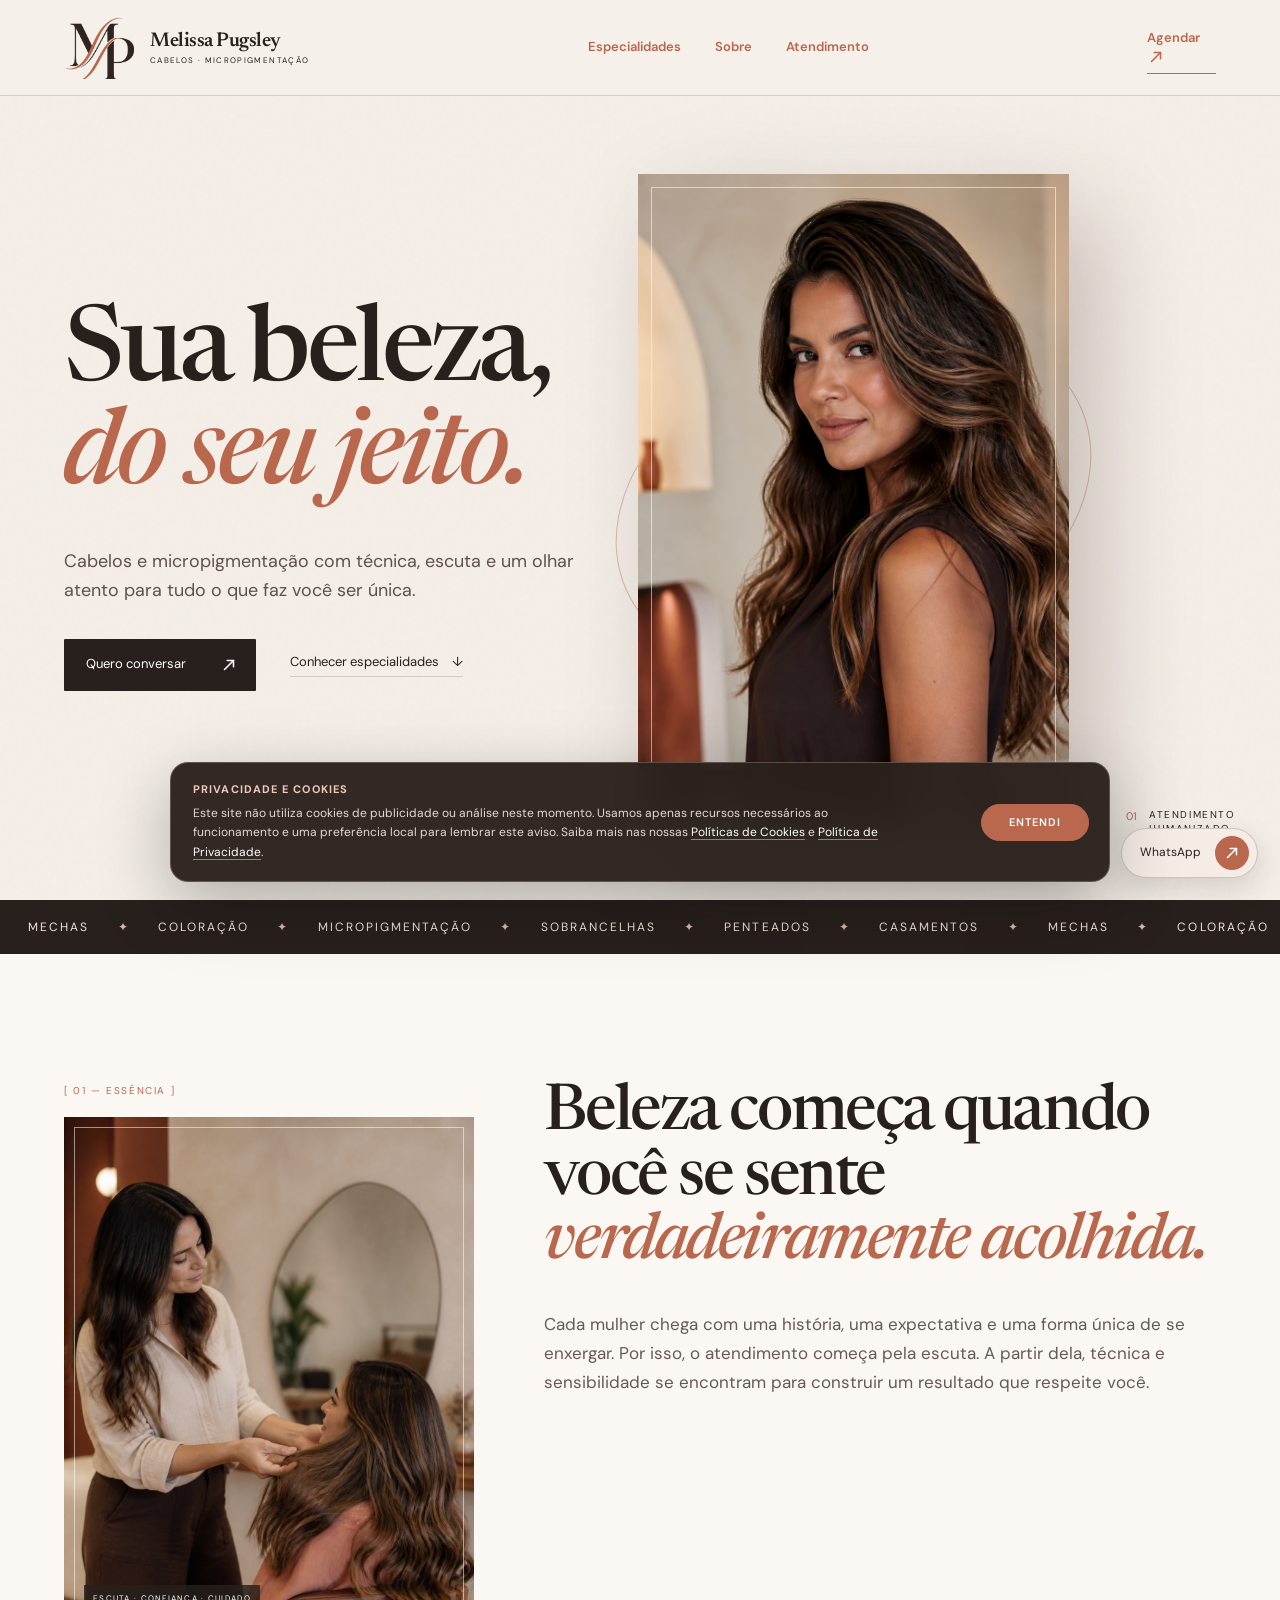
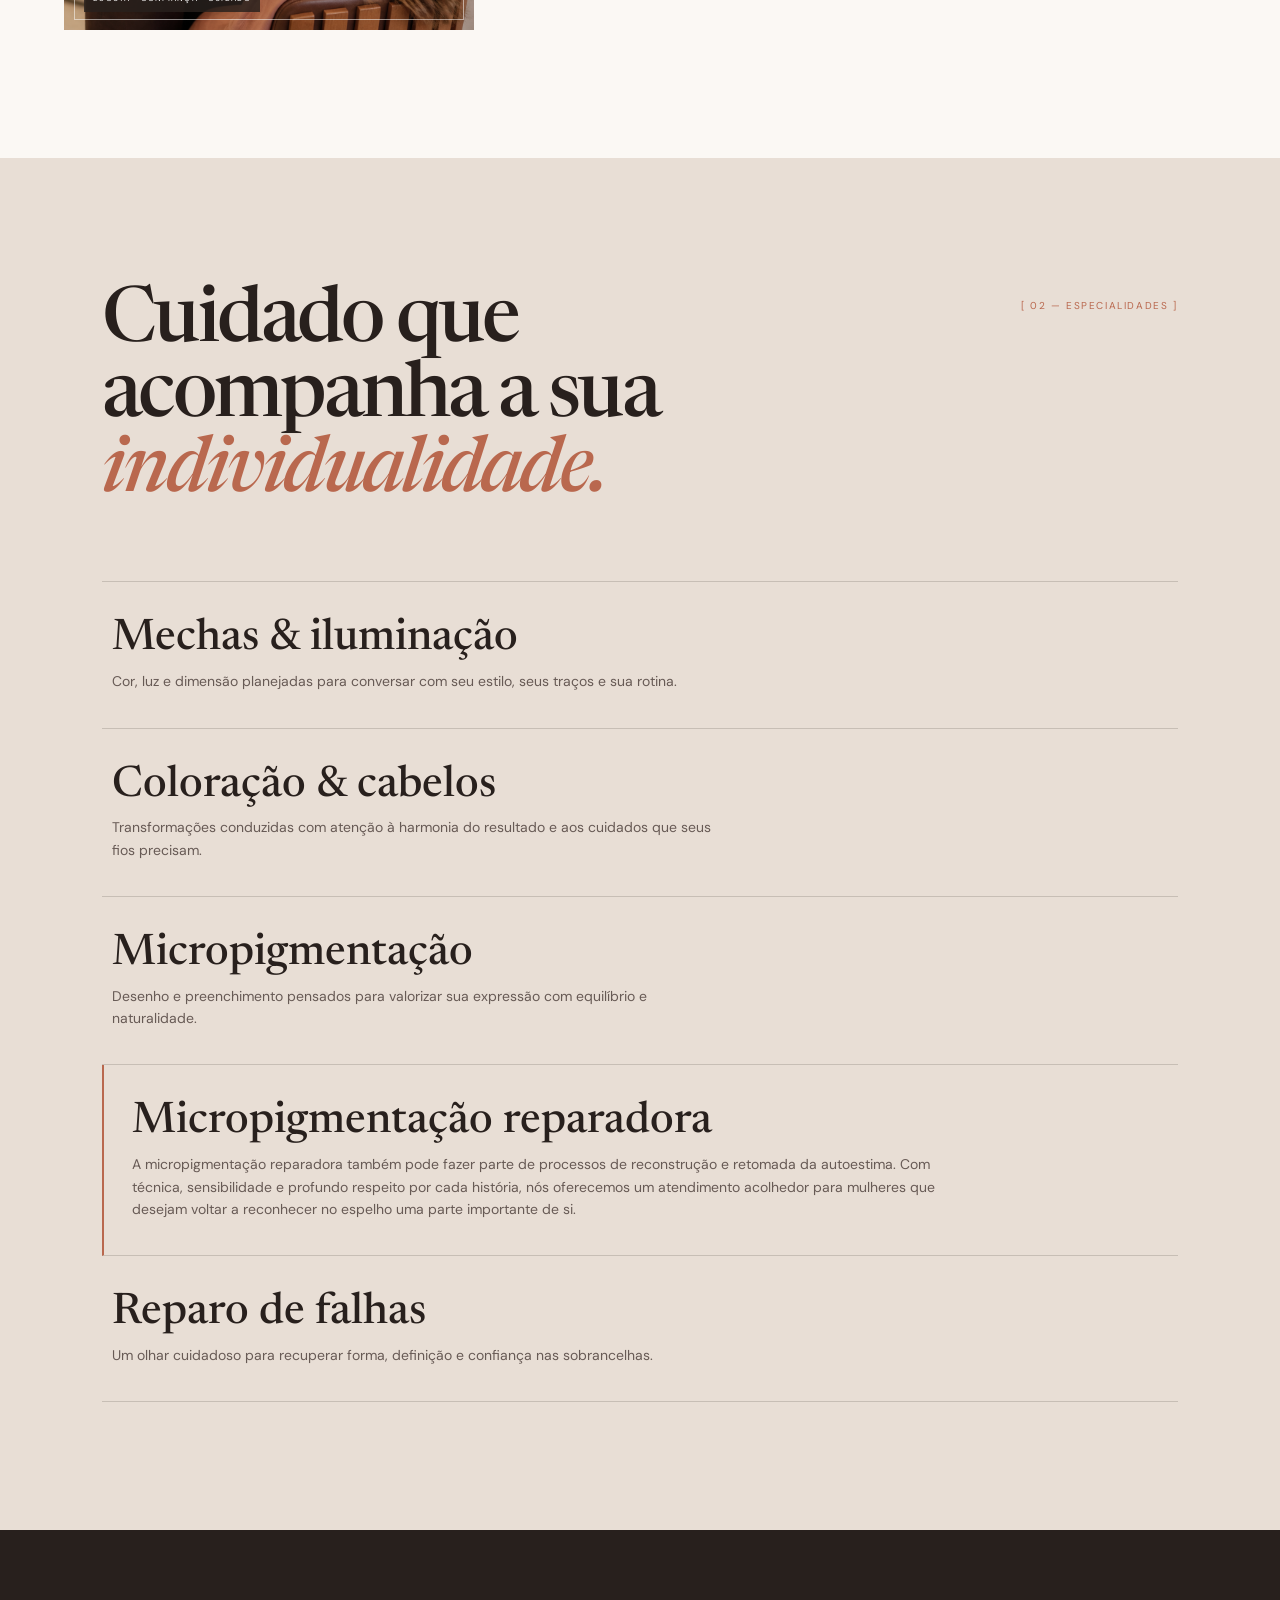
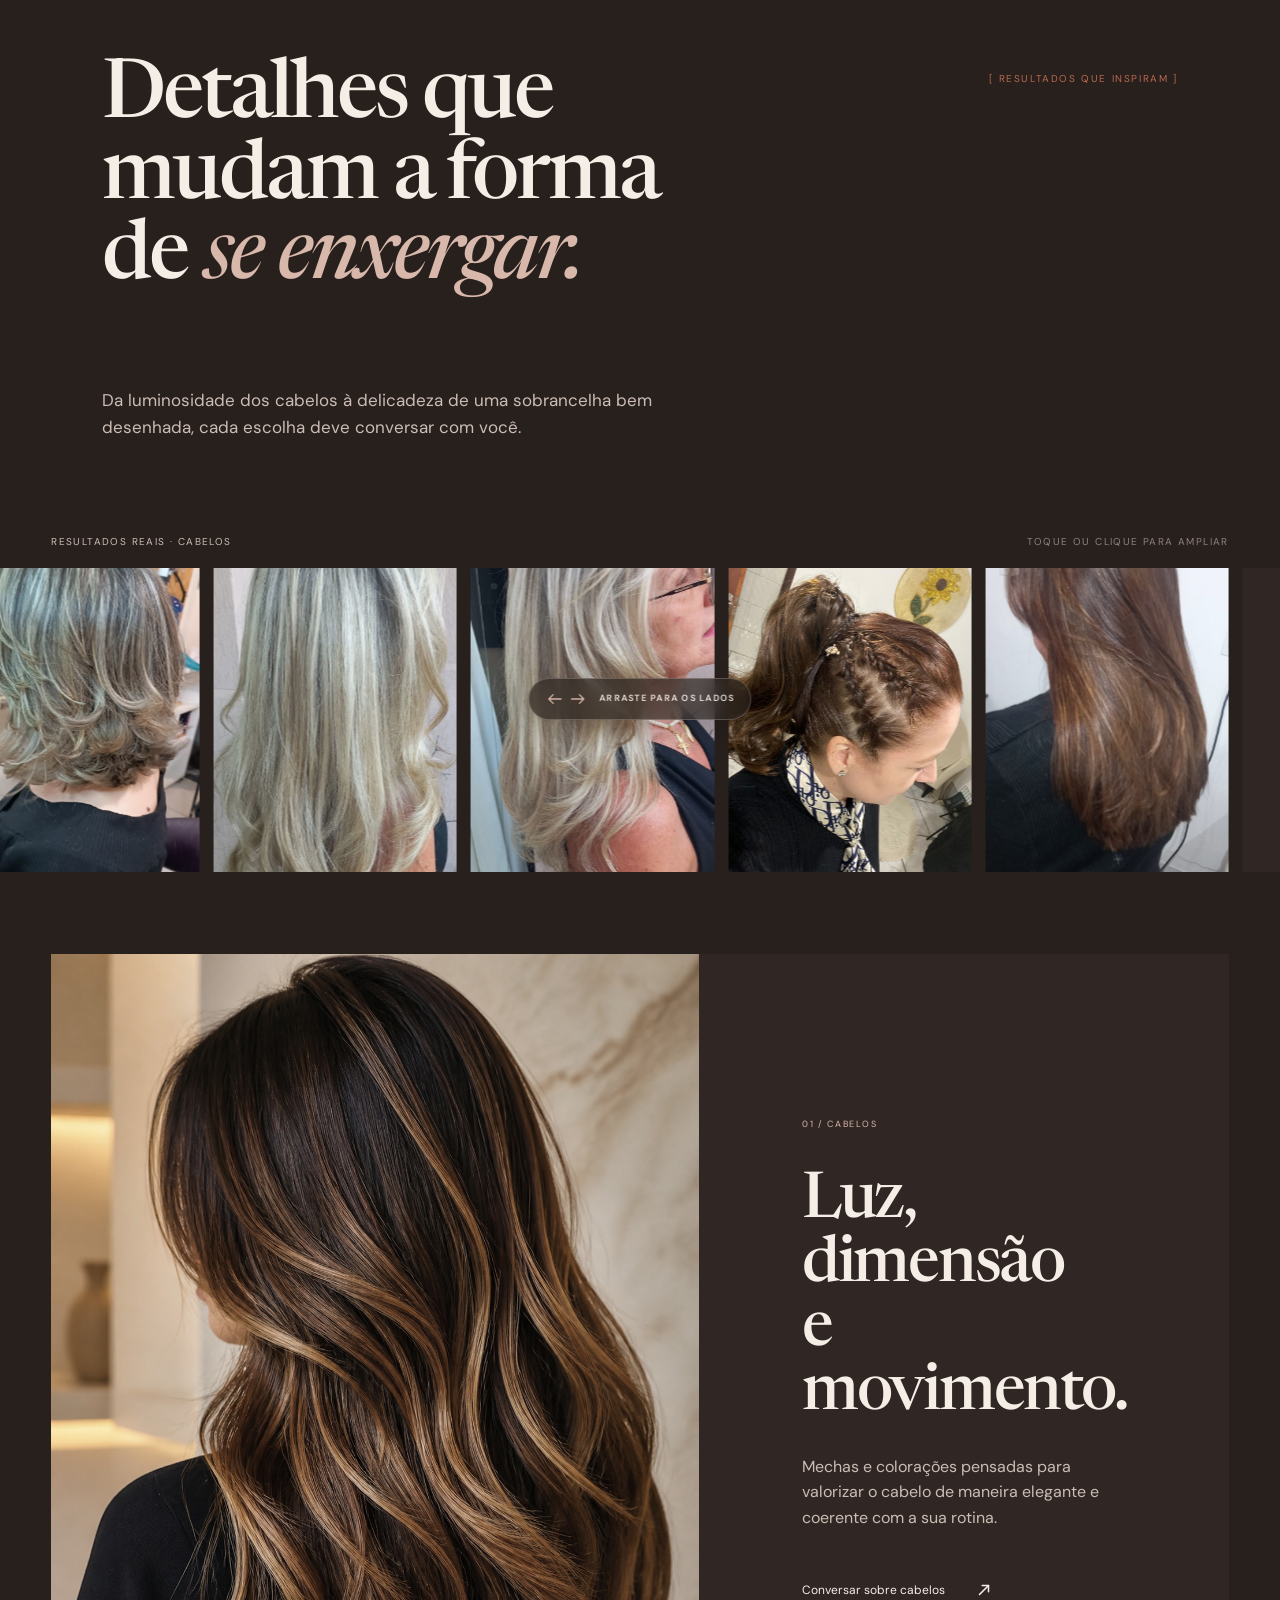
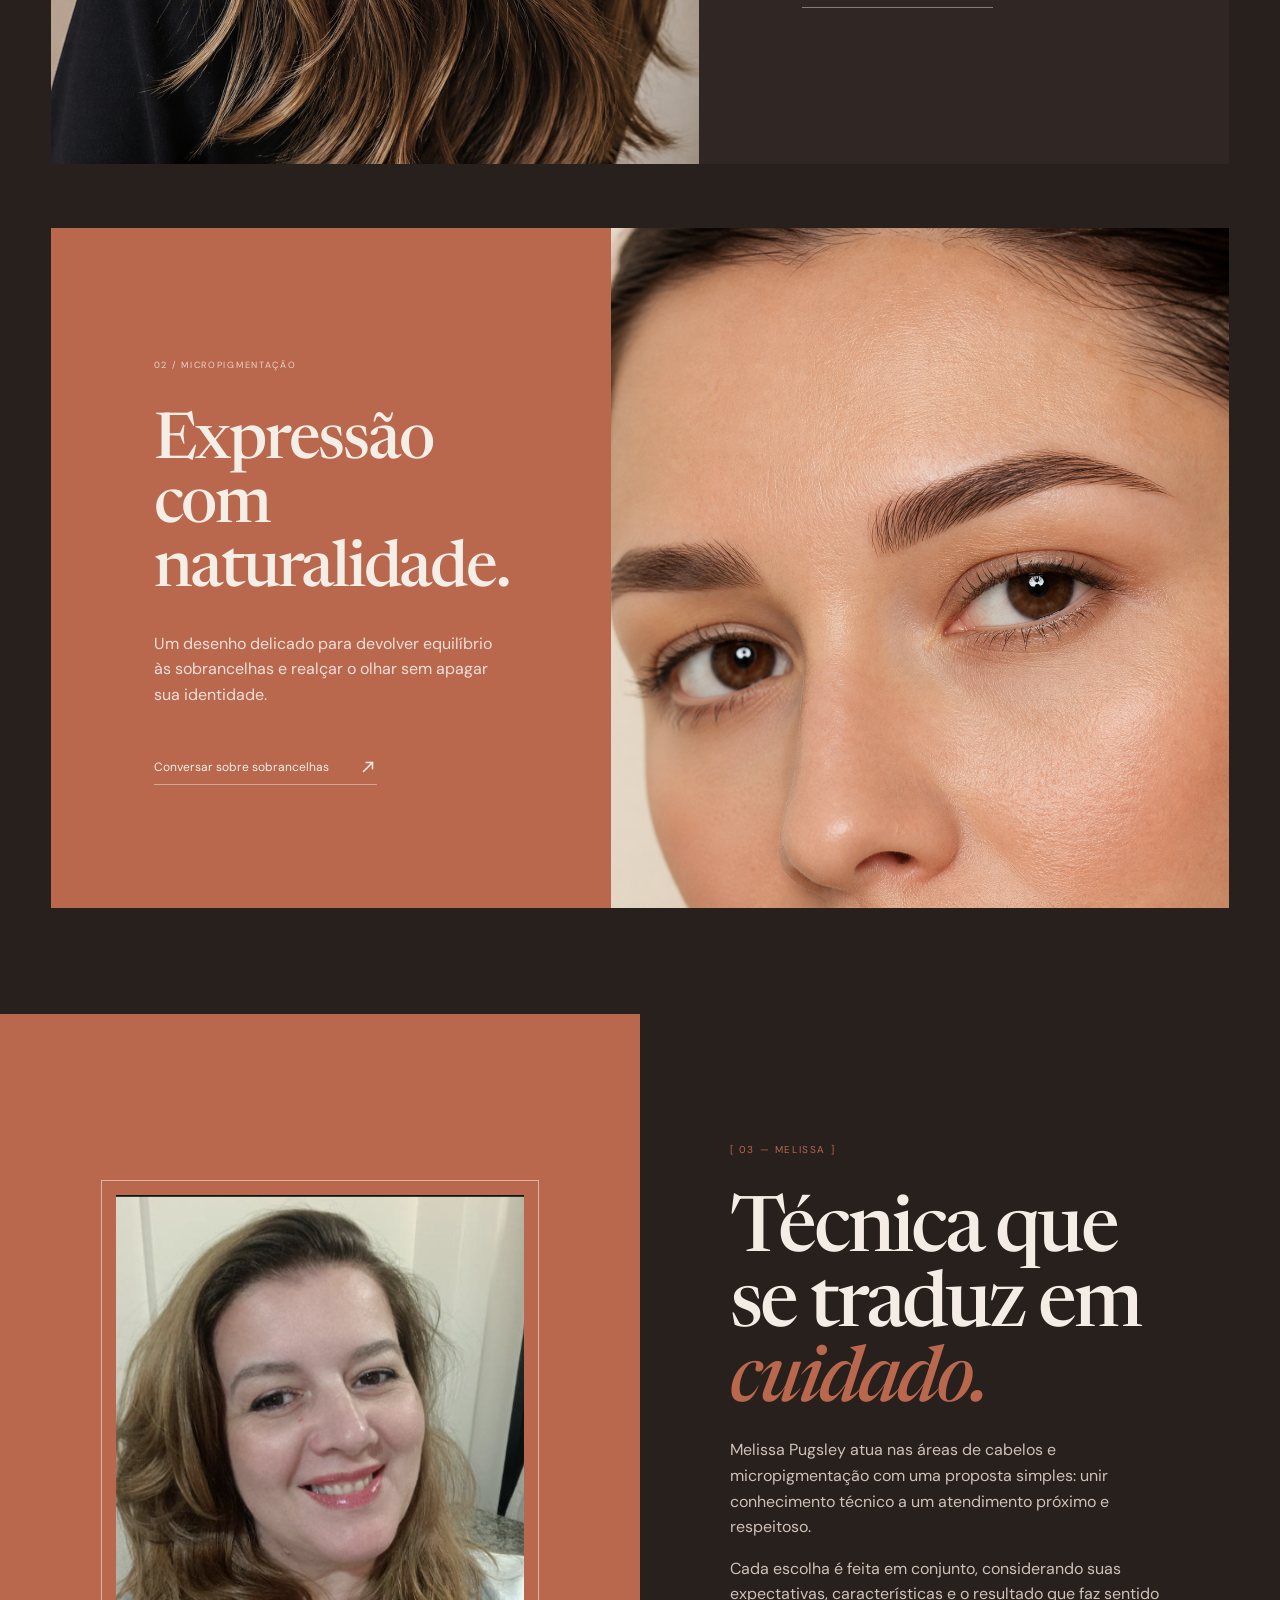
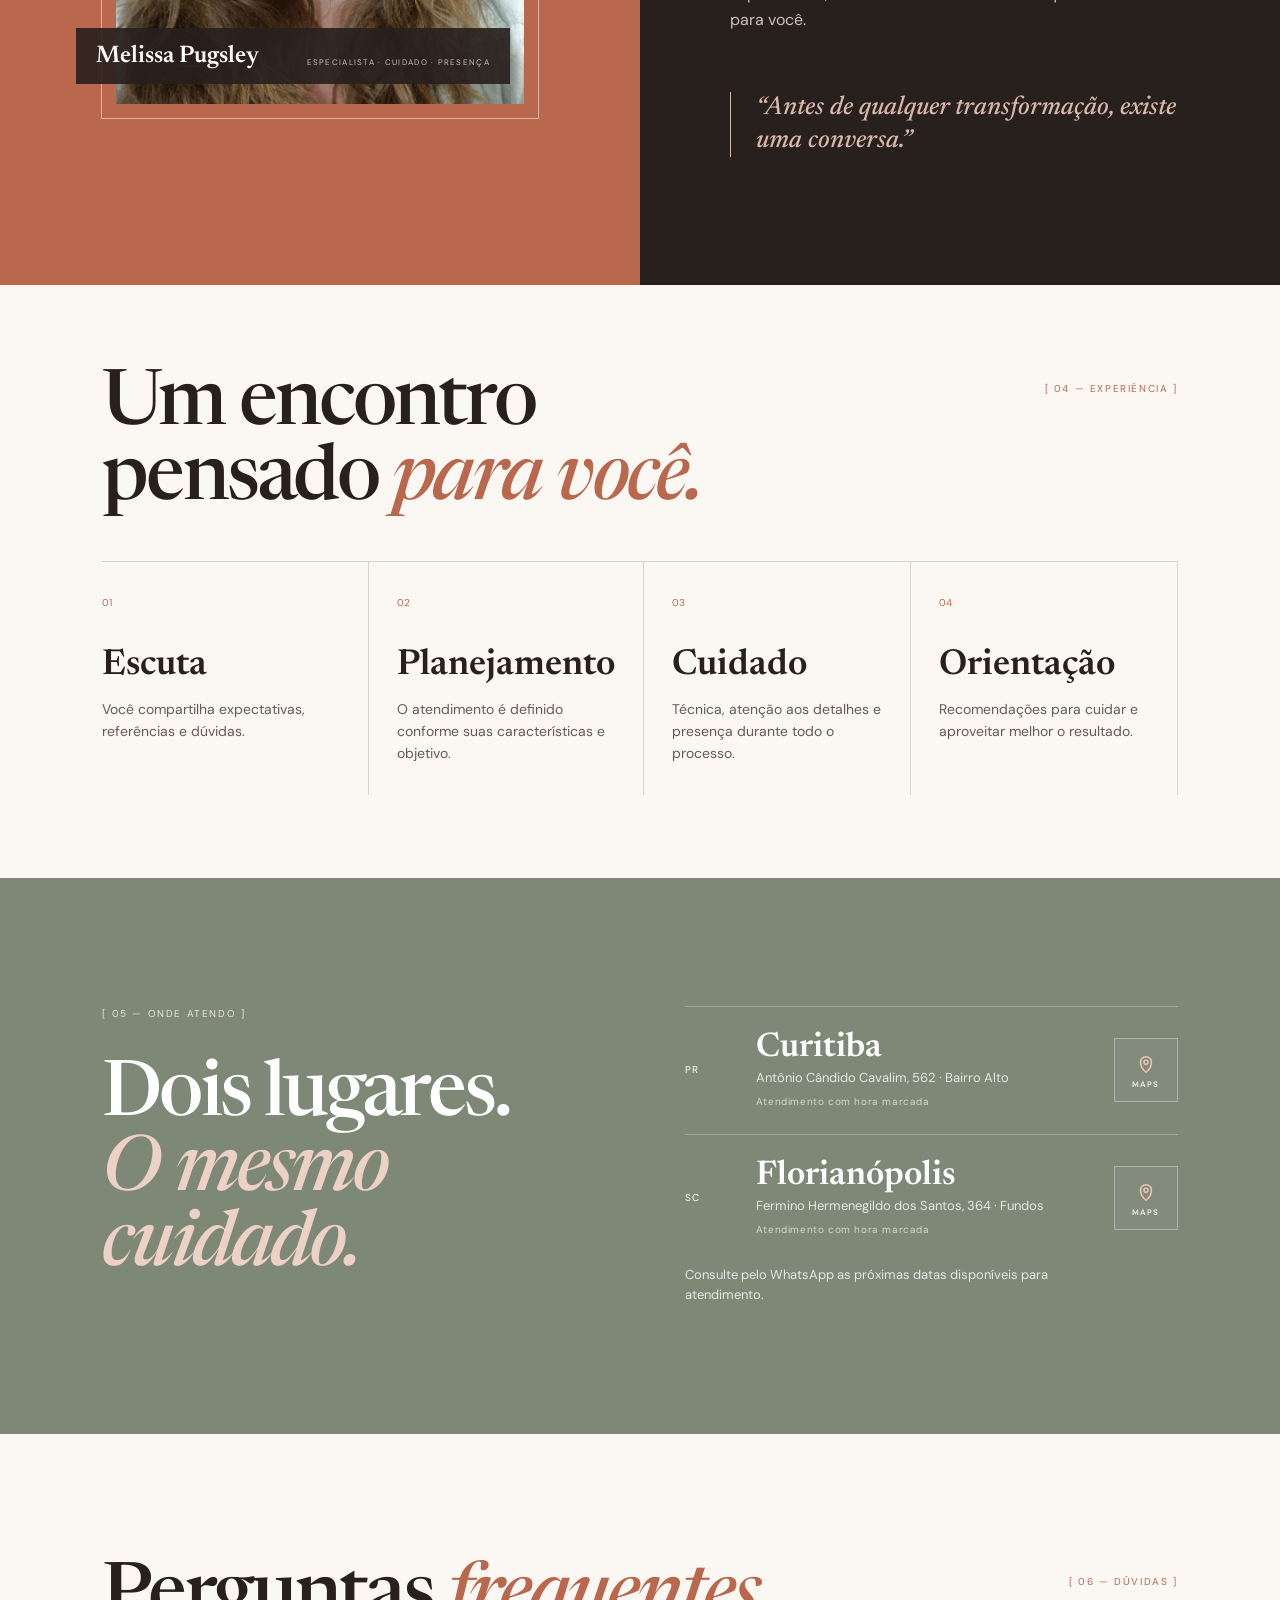
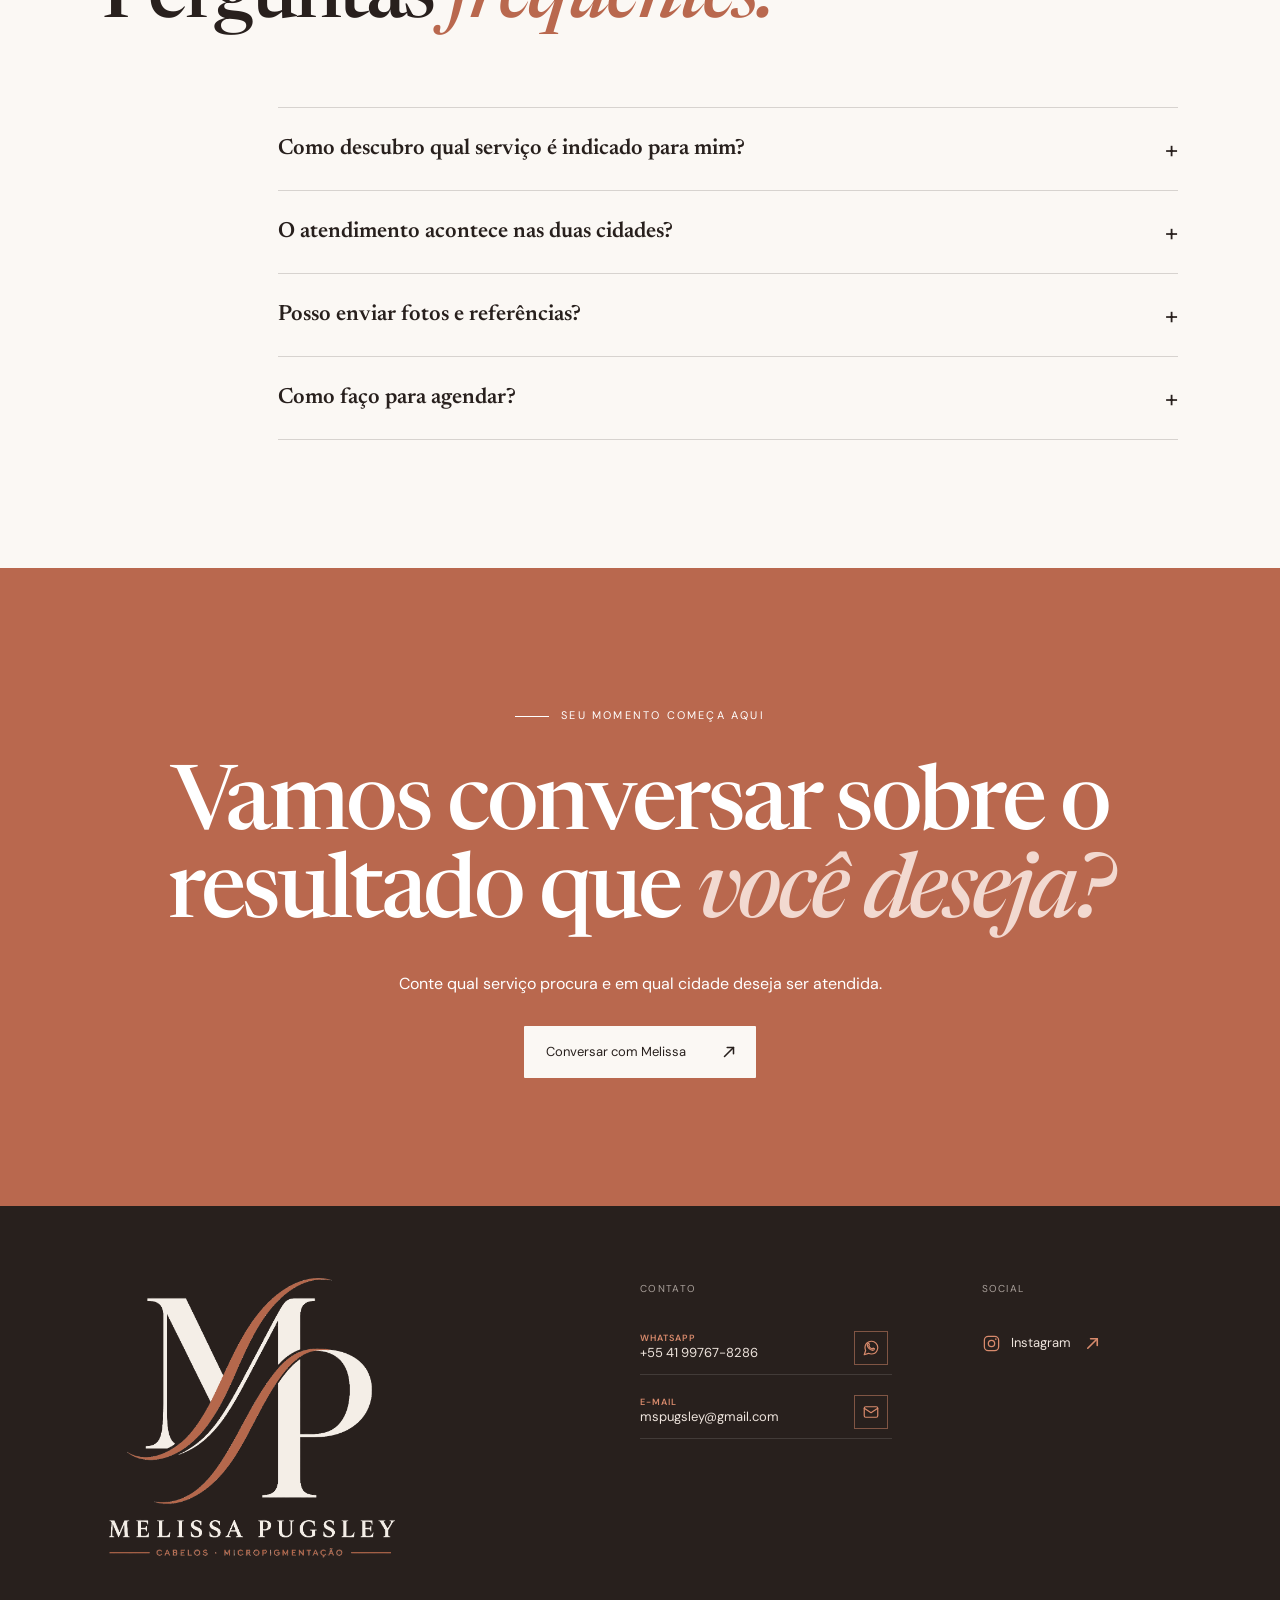
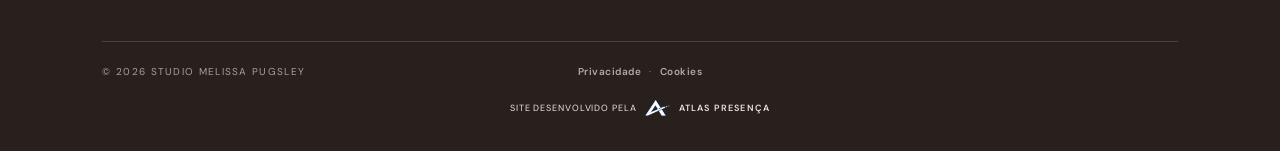
==== commit f4726f0c: "Força atualização do refinamento mobile do rodapé" ====
--- a/index.html
+++ b/index.html
@@ -13,7 +13,7 @@
     <link rel="preconnect" href="https://fonts.gstatic.com" crossorigin />
     <link href="https://fonts.googleapis.com/css2?family=DM+Sans:wght@400;500;600&family=Newsreader:ital,opsz,wght@0,6..72,500;0,6..72,600;1,6..72,500&display=swap" rel="stylesheet" />
     <link rel="stylesheet" href="./styles.css" />
-    <link rel="stylesheet" href="./refinements.css?v=20260903-2" />
+    <link rel="stylesheet" href="./refinements.css?v=20260903-3" />
   </head>
   <body>
     <a class="skip-link" href="#conteudo">Ir para o conteúdo</a>
--- a/refinements.css
+++ b/refinements.css
@@ -201,7 +201,34 @@
   .footer-contact,
   footer > div:nth-of-type(3) { justify-self: stretch; width: 100%; }
   .contact-meta span { white-space: normal; }
-  .legal-nav { width: 100%; justify-content: flex-start; }
+
+  /* Mobile footer: legal links and copyright centered; Atlas remains the final signature. */
+  .footer-bottom {
+    justify-items: center !important;
+    row-gap: 12px !important;
+    padding-top: 20px !important;
+    margin-top: 22px !important;
+  }
+  .legal-nav {
+    width: 100% !important;
+    justify-content: center !important;
+    text-align: center;
+    order: 1;
+    font-size: 10px;
+  }
+  .footer-bottom > small {
+    order: 2;
+    width: 100%;
+    text-align: center;
+    justify-self: center !important;
+  }
+  .footer-bottom .atlas-credit {
+    order: 3;
+    width: 100%;
+    justify-content: center;
+    margin-top: 4px;
+    text-align: center;
+  }
 
   /* Mobile: 01/02 on the first row and 03/04 on the second. */
   .process.section-pad {
